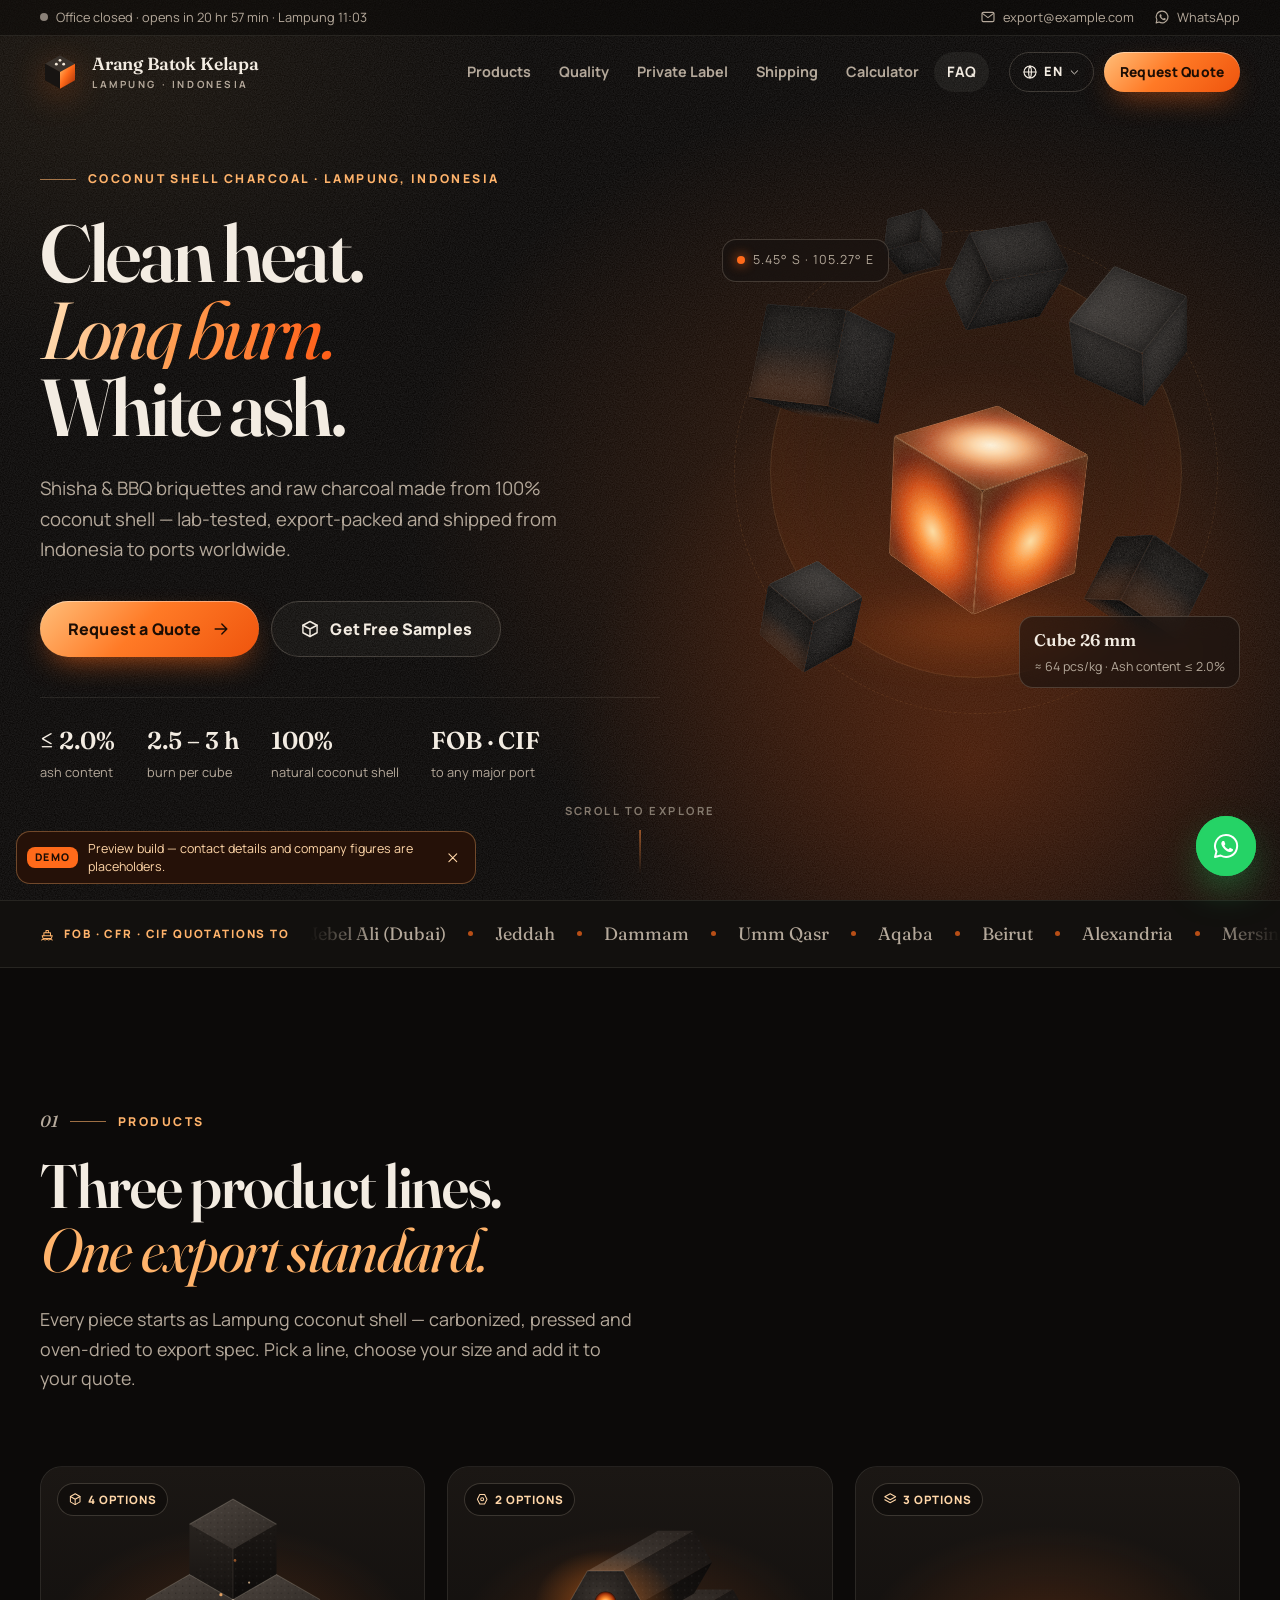
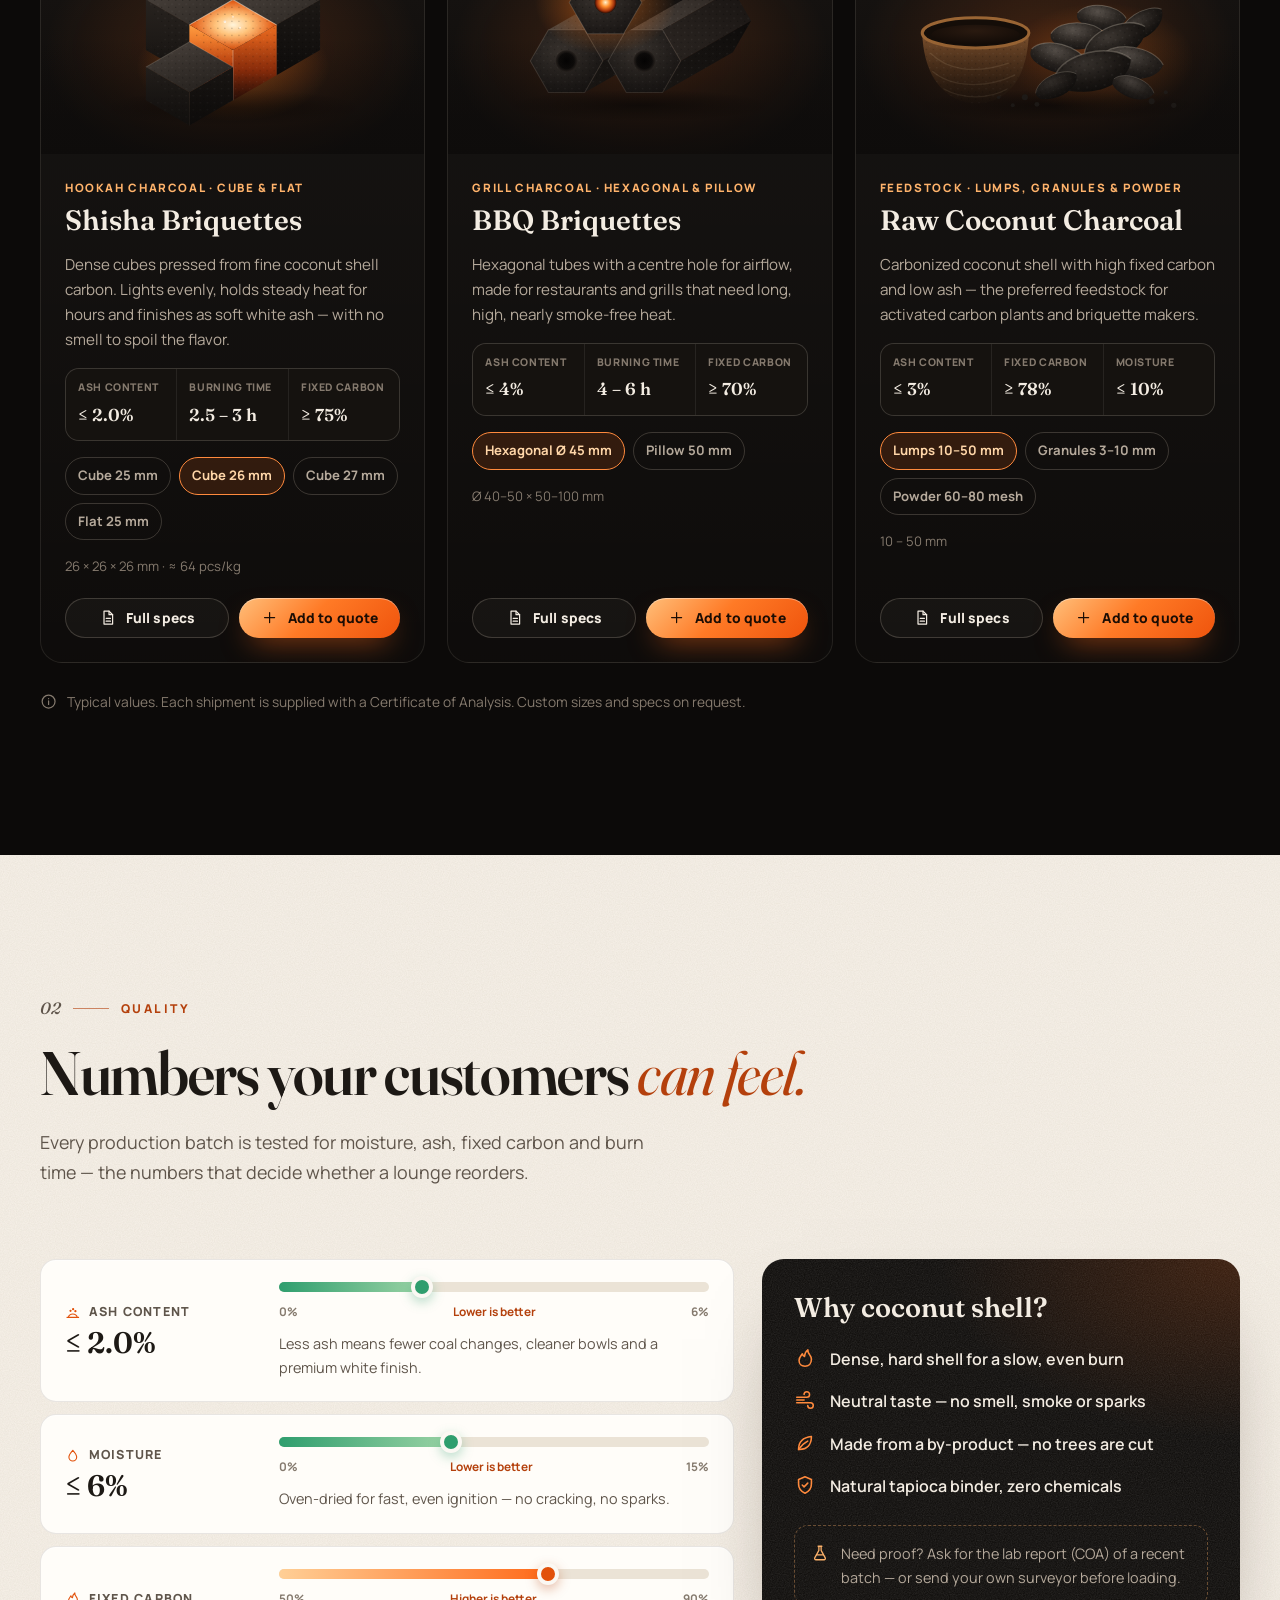
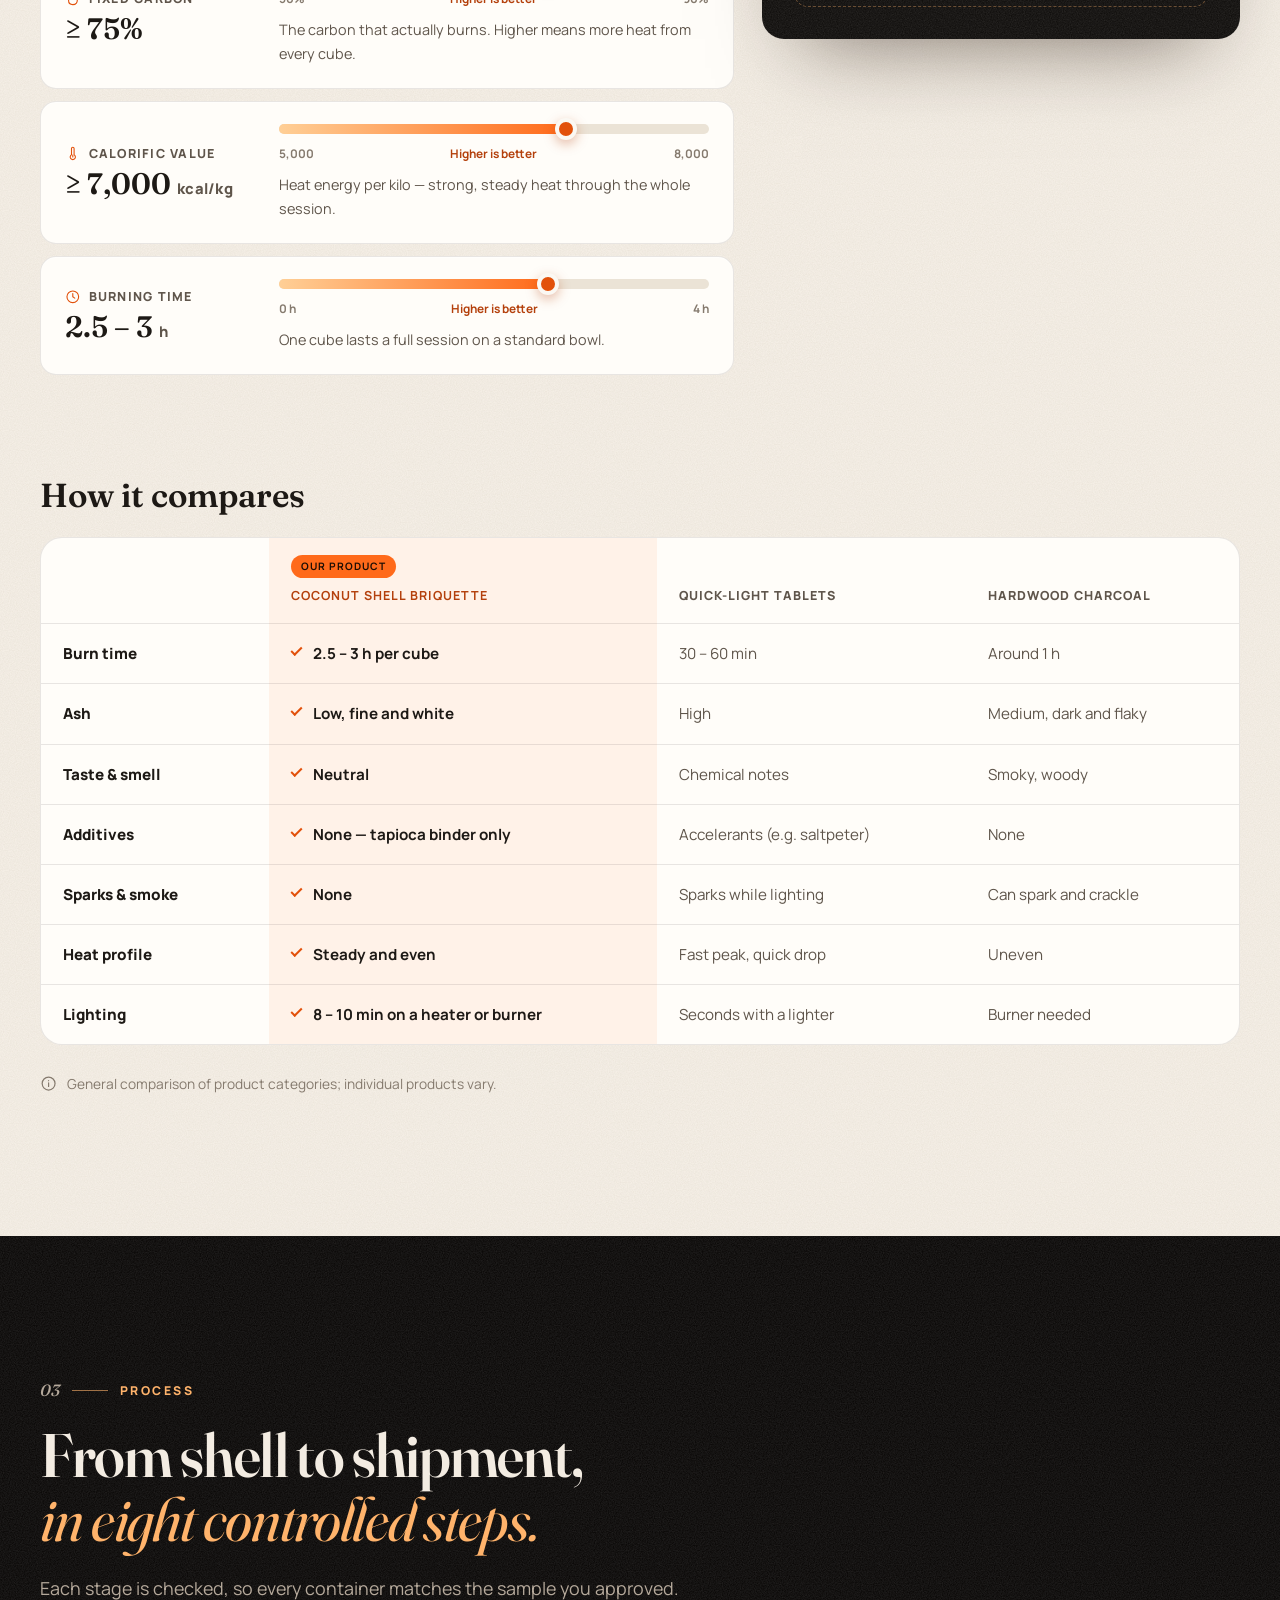
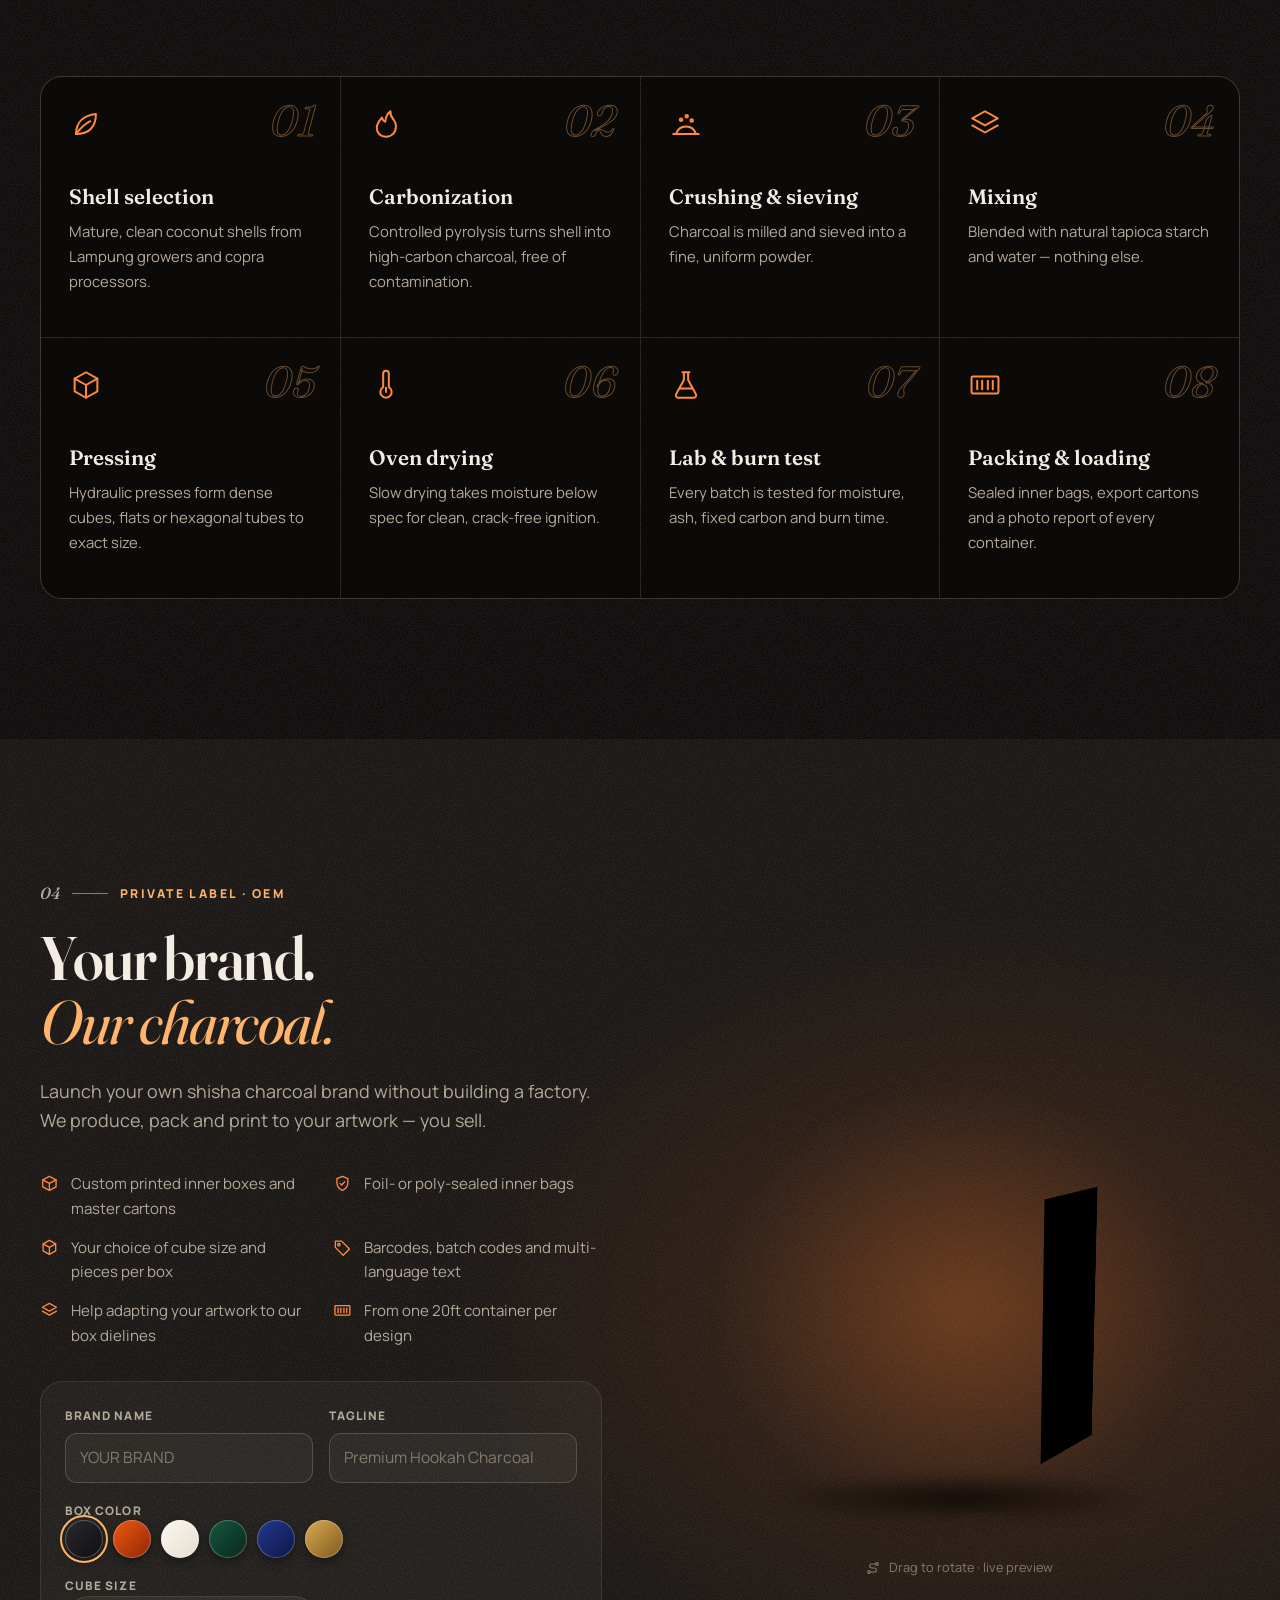
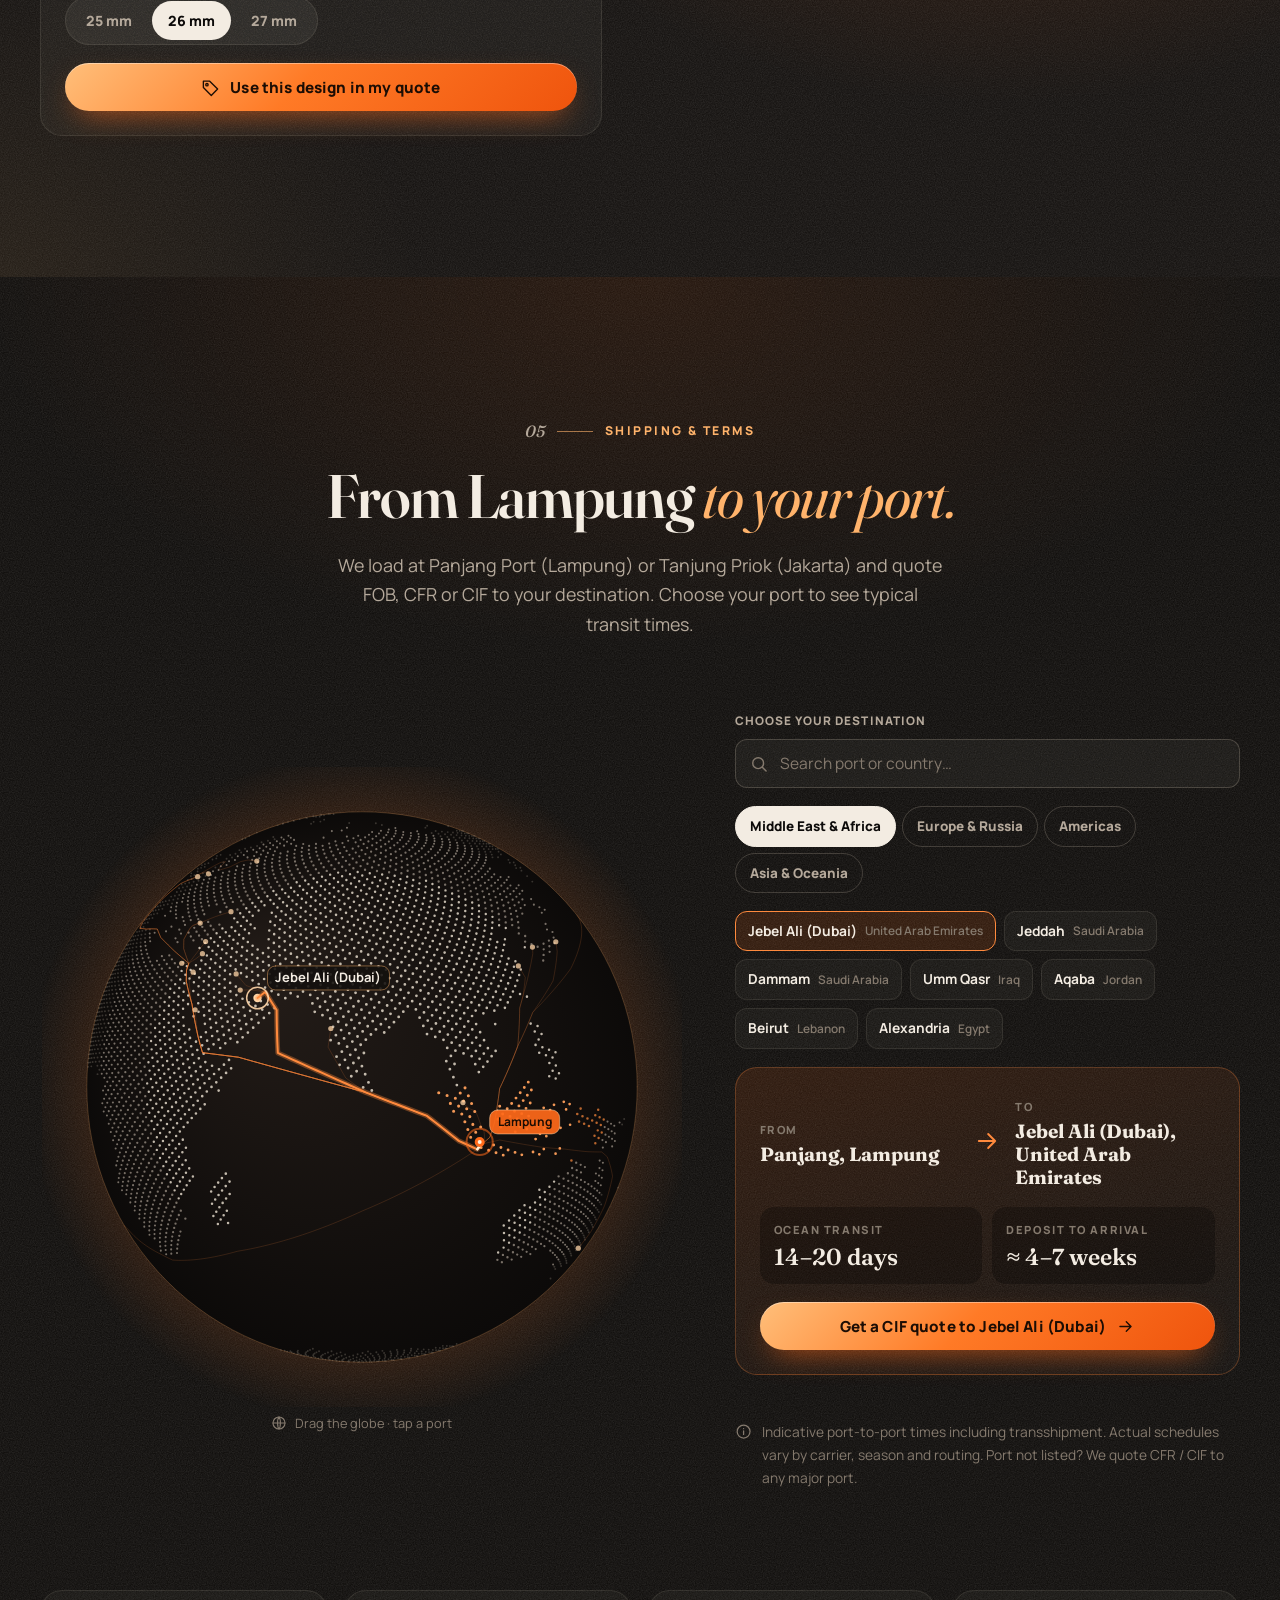
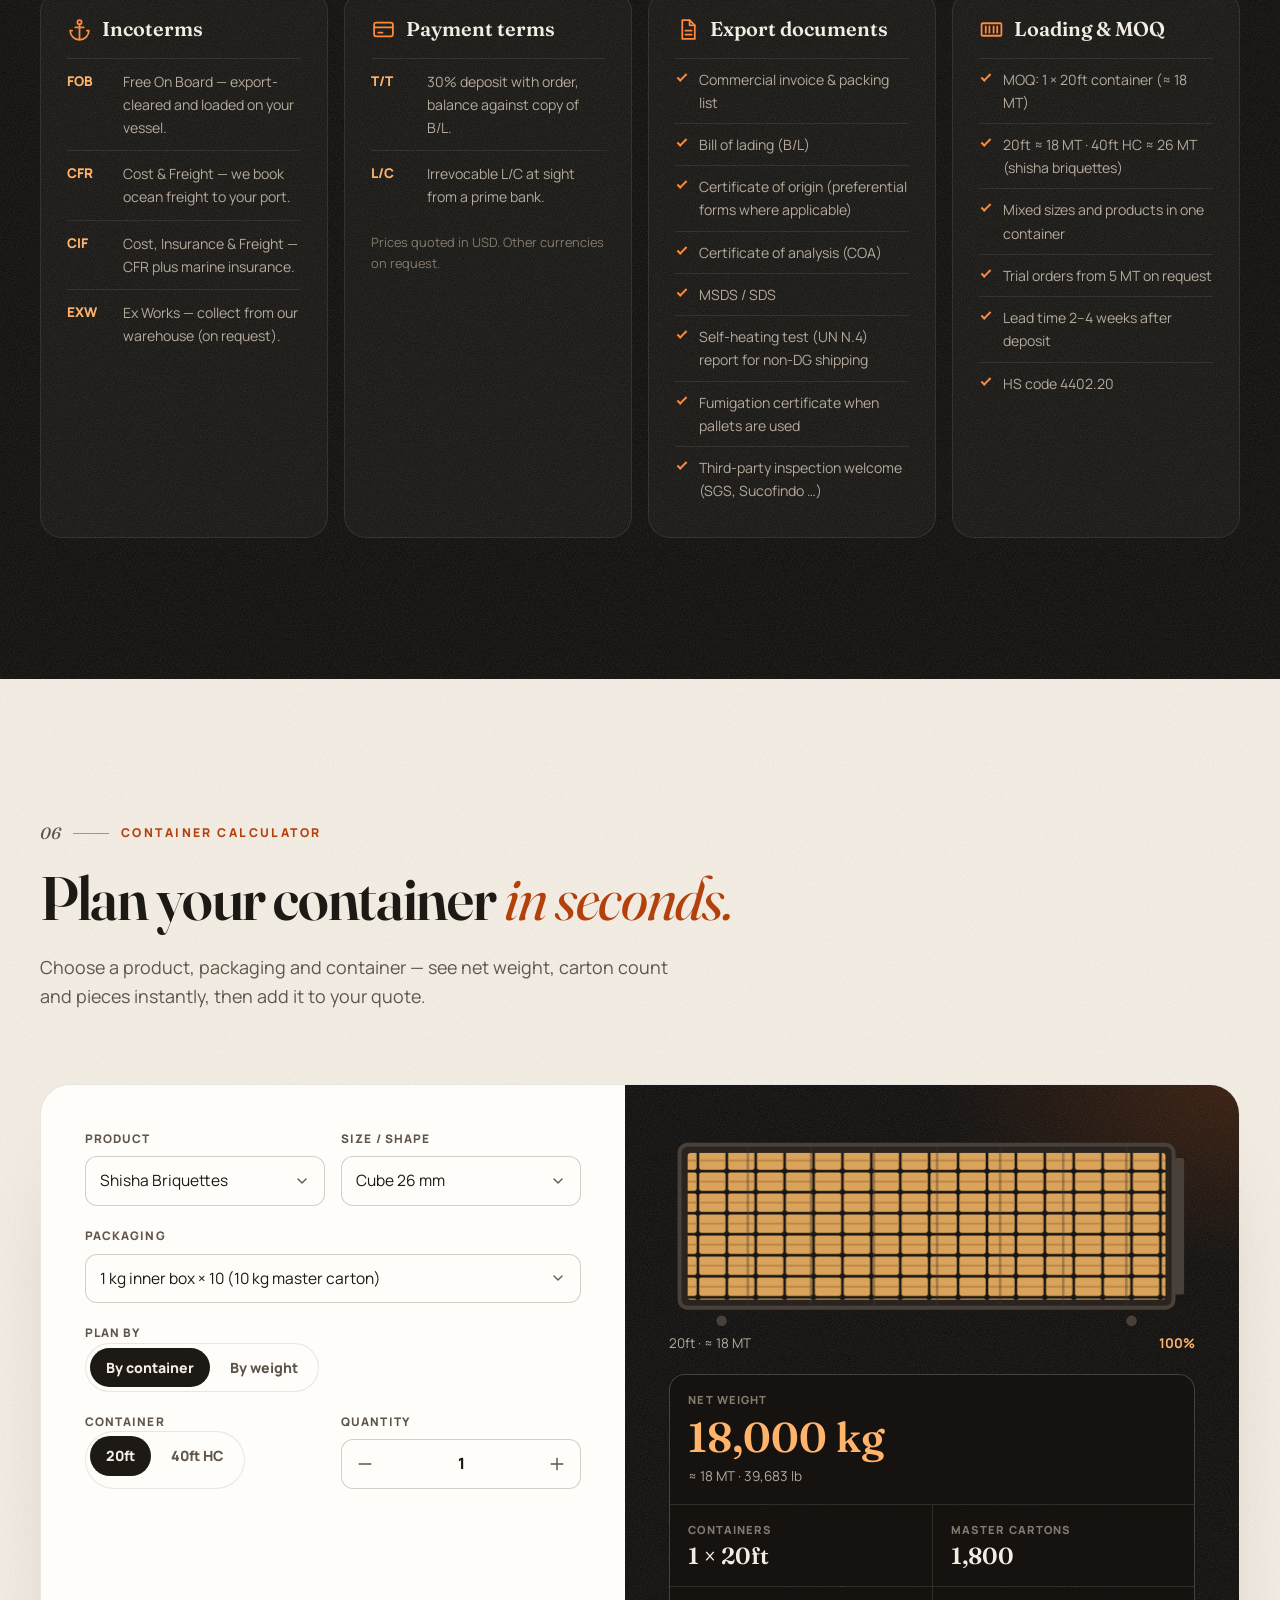
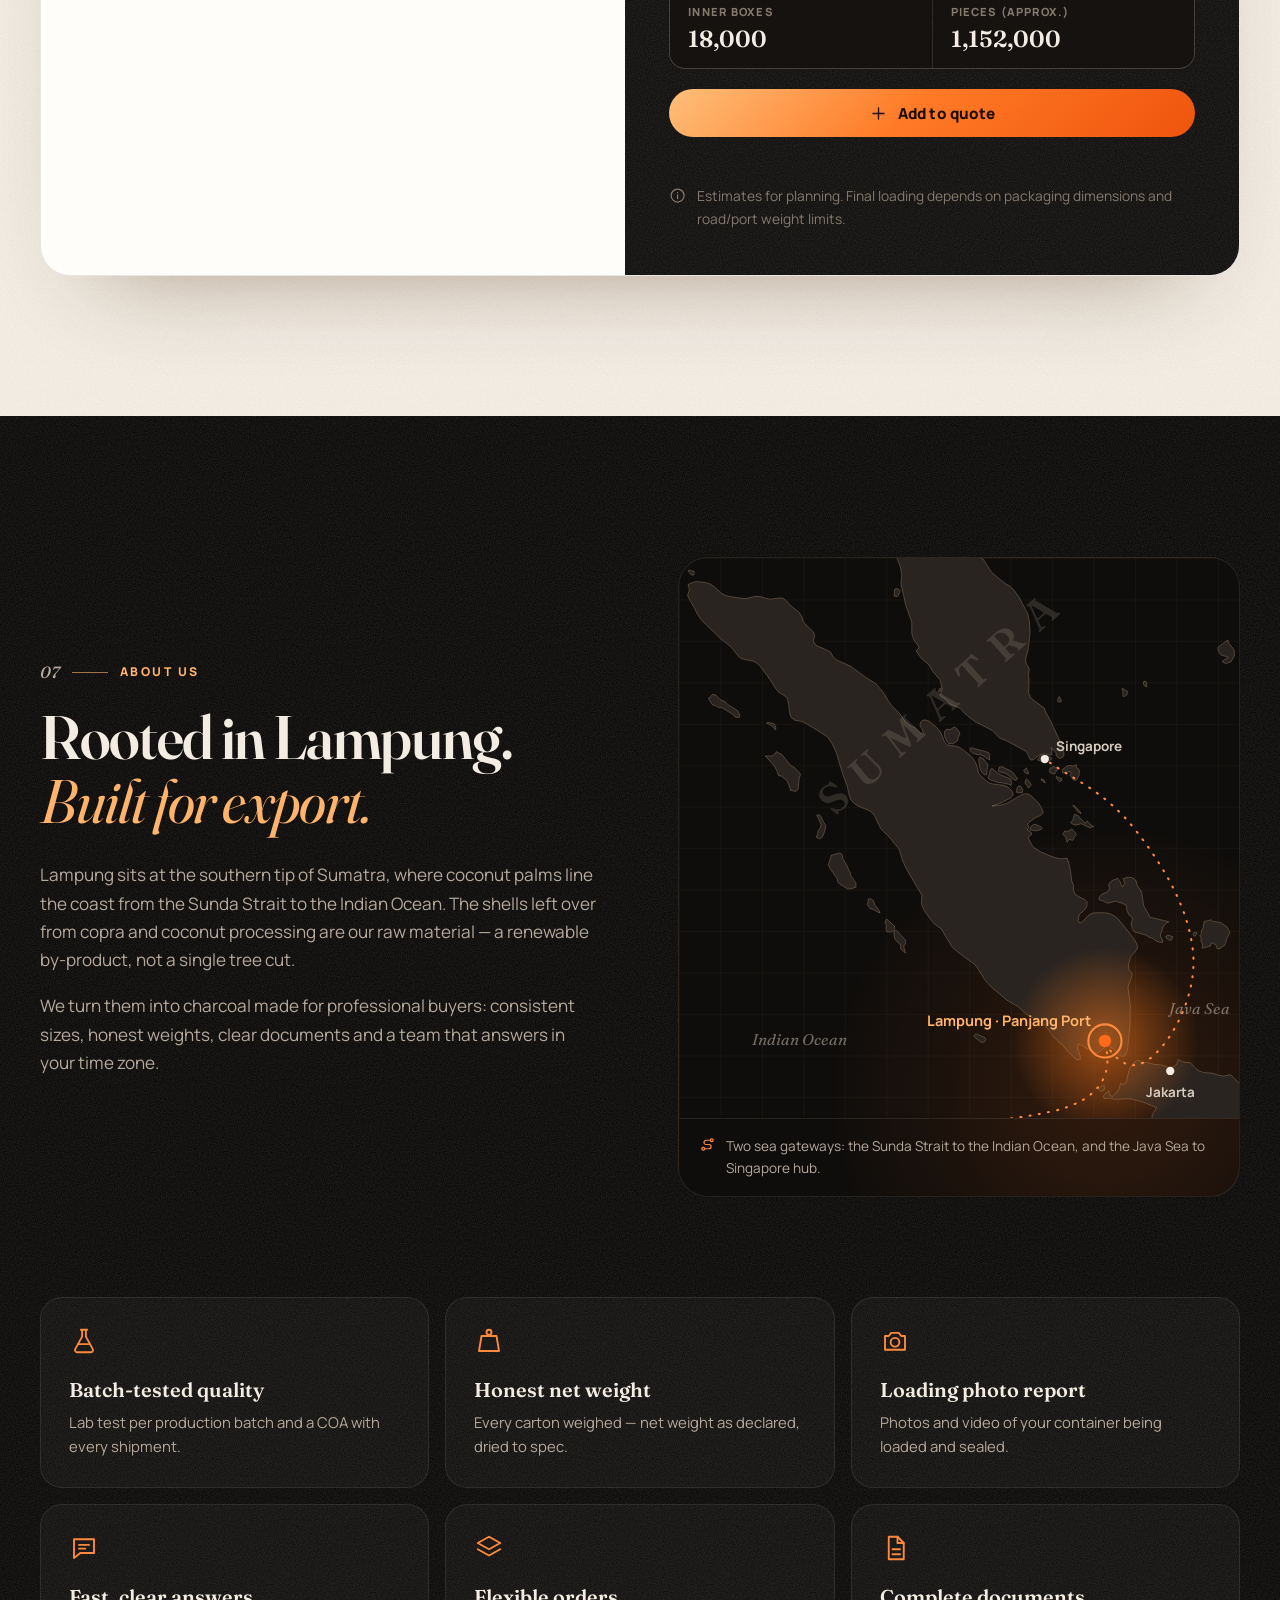
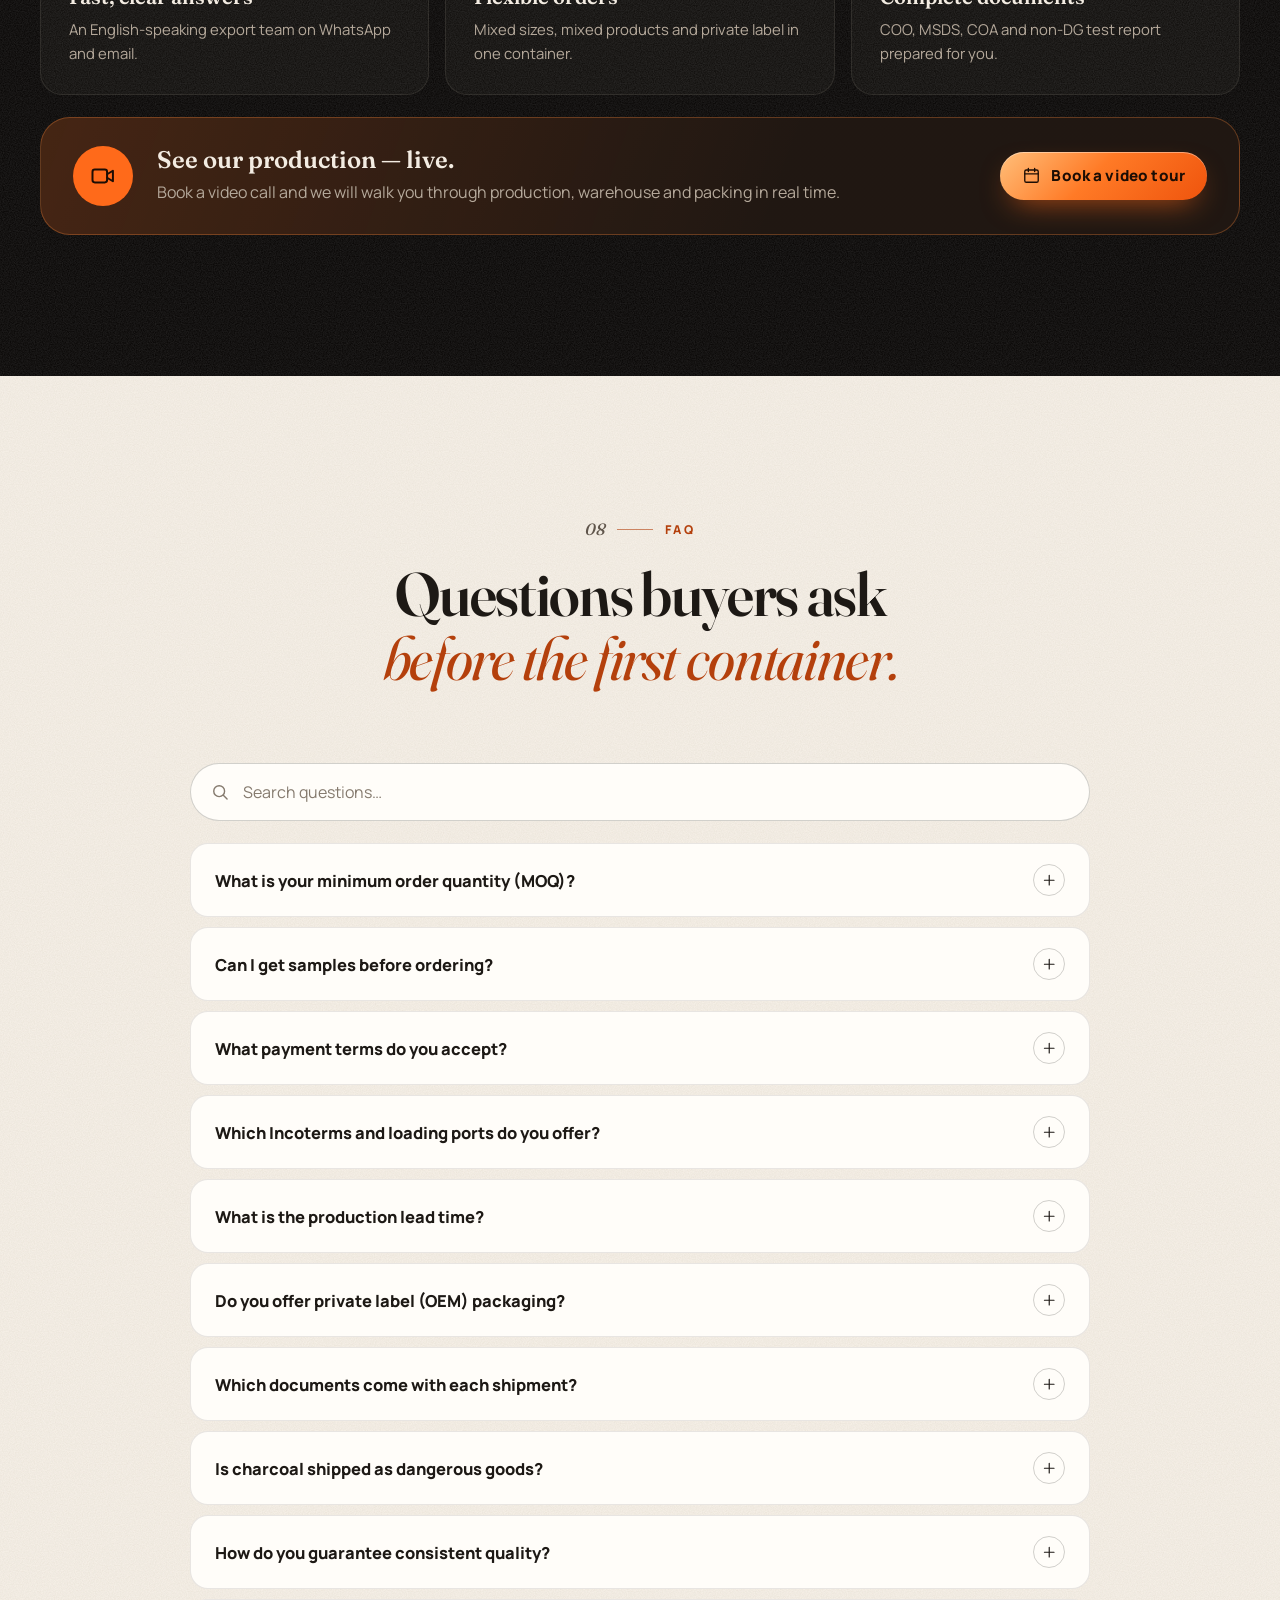
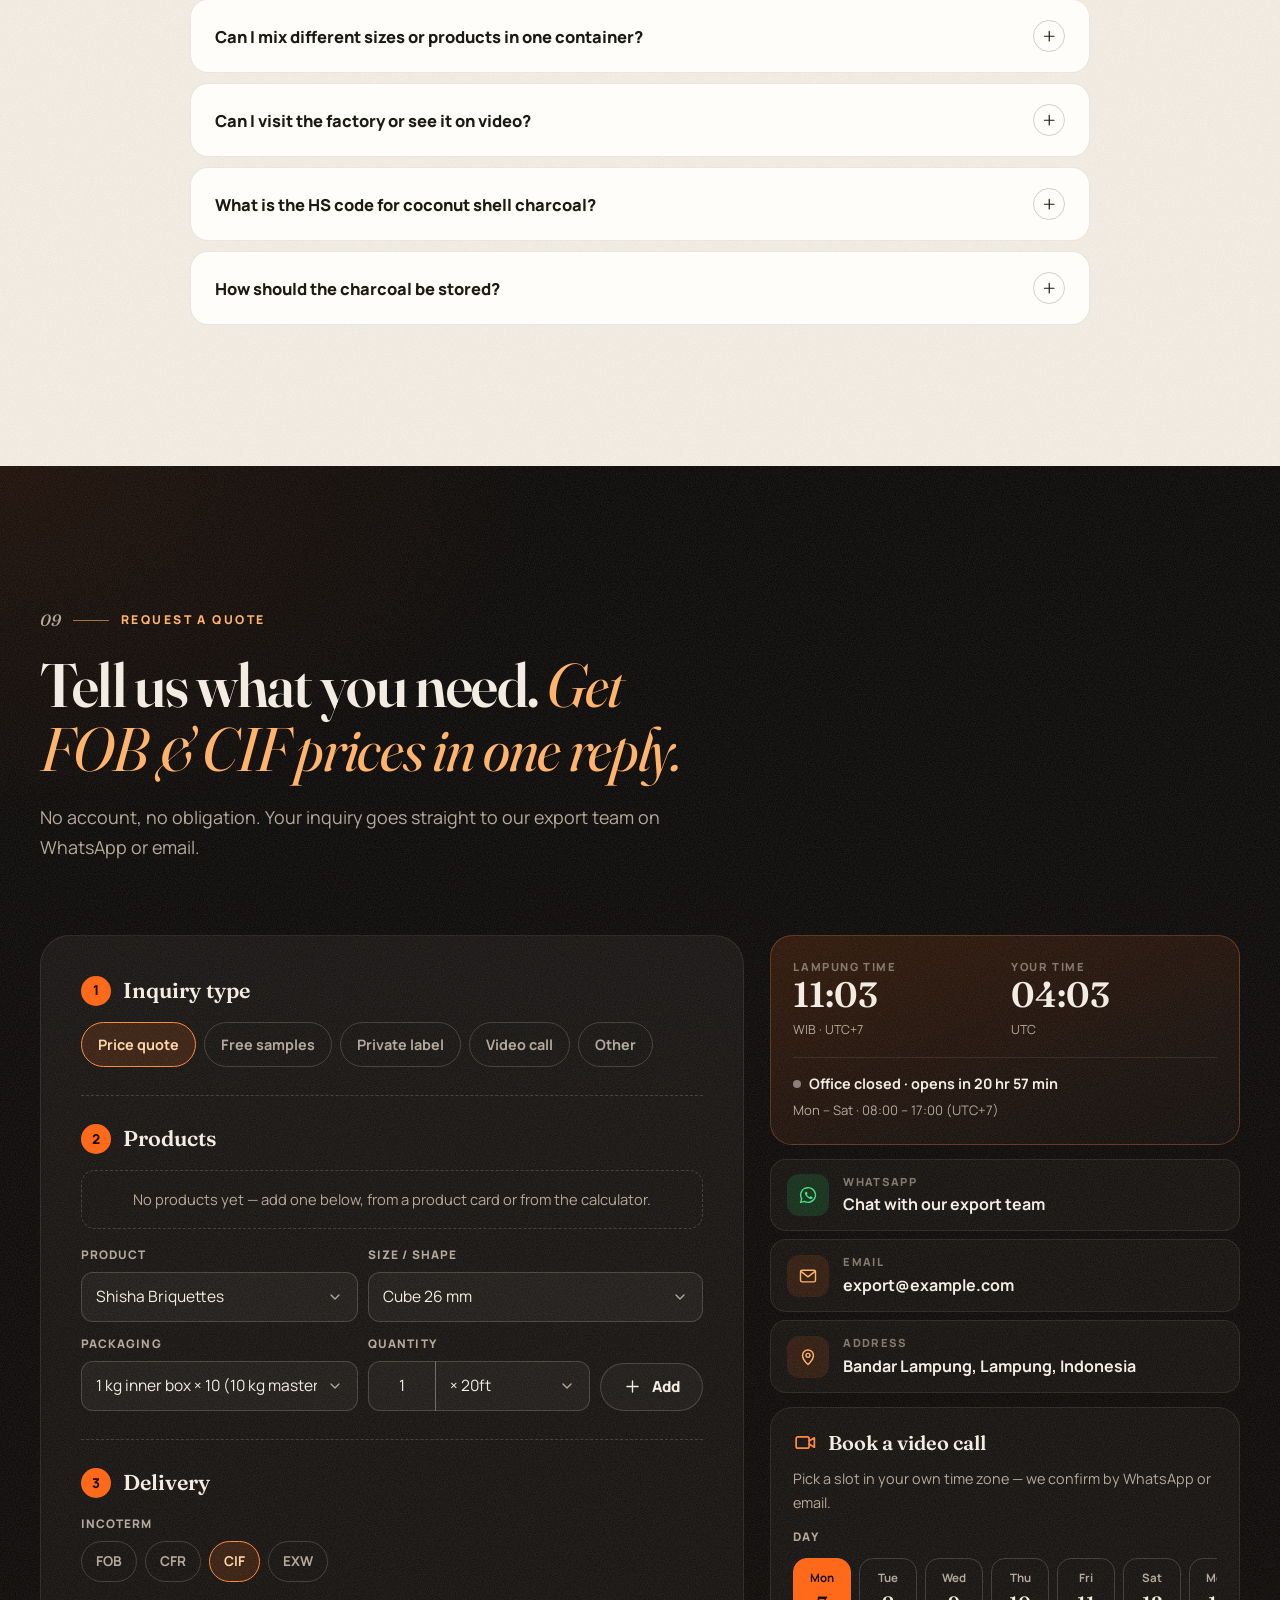
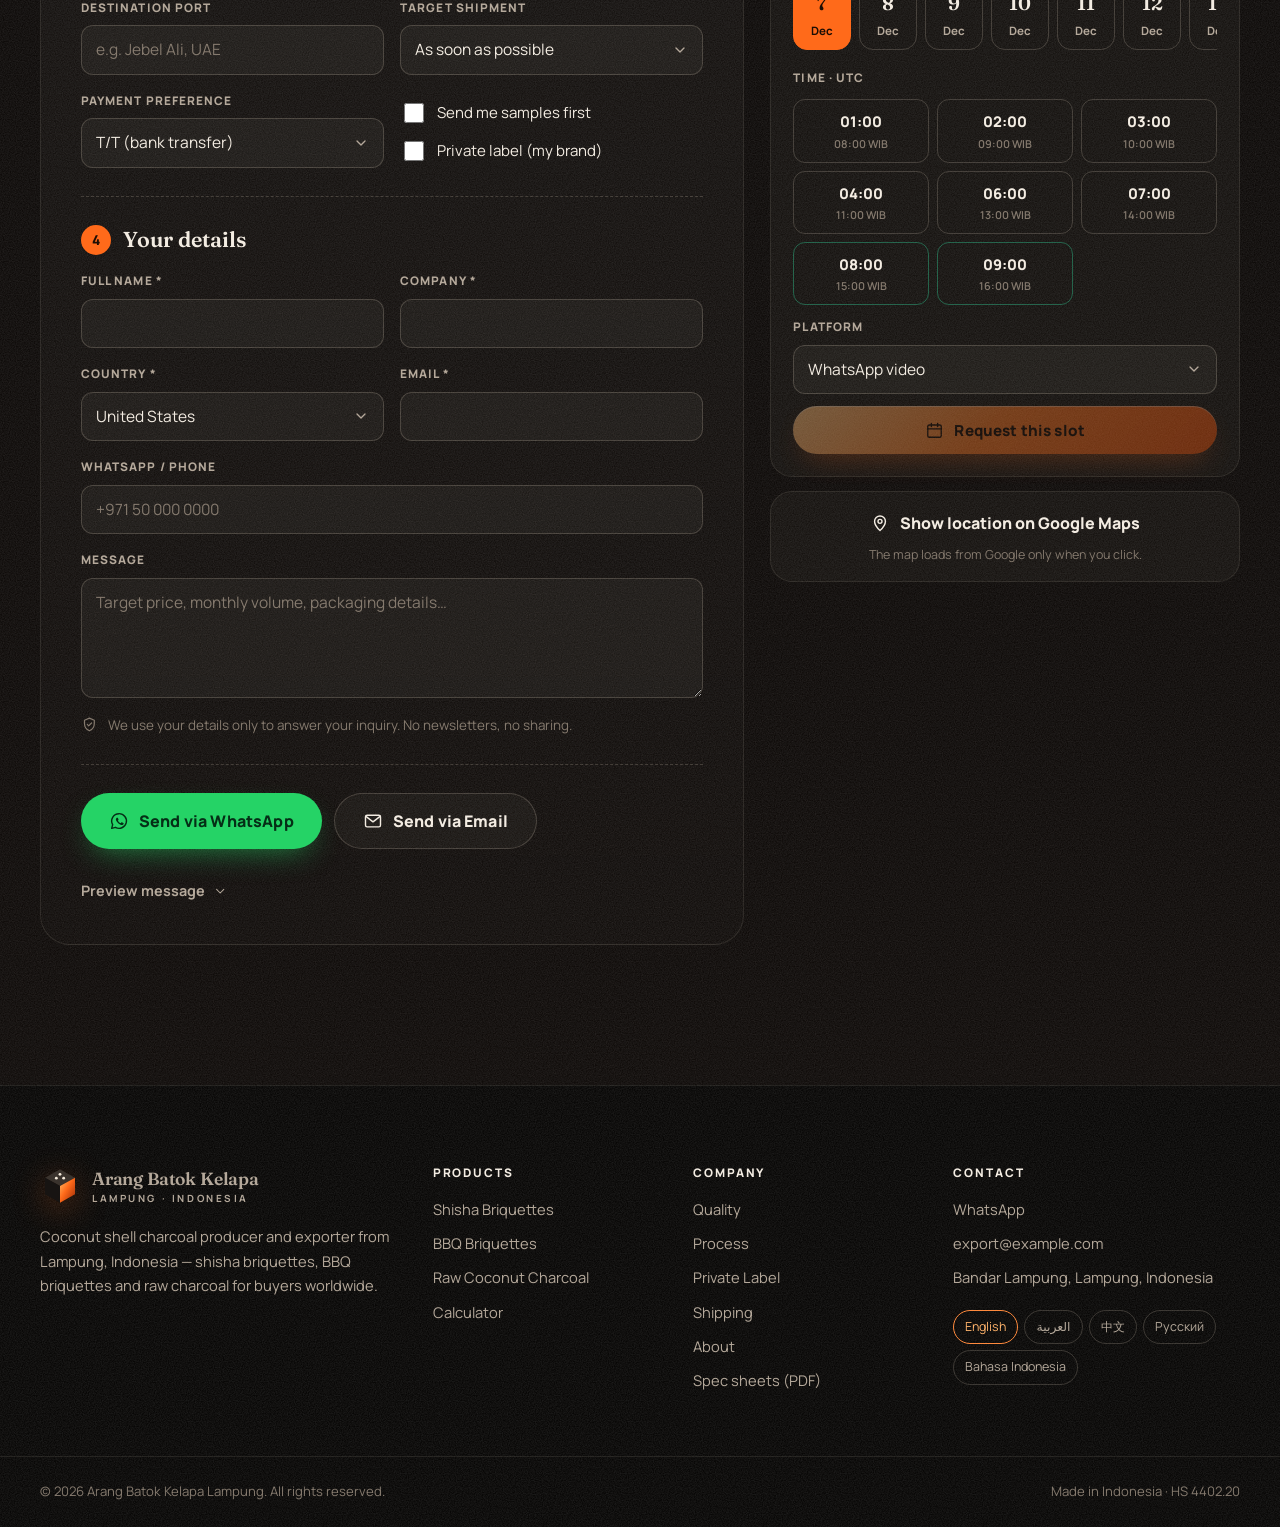
==== index.html @ 0b94f2f6 "Website Arang Batok Kelapa Lampung (pratinjau) Situs ekspor 5 bahasa (EN, AR, ZH, RU, ID) untuk GitH" ====
<!doctype html>
<html lang="en" dir="ltr">
<head>
<meta charset="utf-8">
<meta name="viewport" content="width=device-width, initial-scale=1, viewport-fit=cover">
<title data-i18n="meta.title">Arang Batok Kelapa Lampung — Coconut Shell Charcoal Exporter, Indonesia</title>
<meta name="description" data-i18n-attr="content:meta.desc" content="Premium shisha &amp; BBQ briquettes and raw coconut shell charcoal from Lampung, Indonesia. Low ash, long burn, export-packed. FOB, CFR &amp; CIF to ports worldwide — request a quote or free samples.">
<meta name="theme-color" content="#0c0a09">
<meta name="color-scheme" content="dark light">
<link rel="canonical" href="https://aranghitam.github.io/">
<meta property="og:type" content="website">
<meta property="og:site_name" content="Arang Batok Kelapa Lampung">
<meta property="og:title" content="Premium Coconut Shell Charcoal from Lampung, Indonesia">
<meta property="og:description" content="Shisha &amp; BBQ briquettes and raw coconut charcoal. Low ash, long burn, export-packed. FOB · CFR · CIF worldwide.">
<meta property="og:url" content="https://aranghitam.github.io/">
<meta property="og:image" content="https://aranghitam.github.io/assets/img/og-image.jpg">
<meta property="og:image:width" content="1200">
<meta property="og:image:height" content="630">
<meta name="twitter:card" content="summary_large_image">
<link rel="icon" href="assets/img/favicon.svg" type="image/svg+xml">
<link rel="icon" href="assets/img/favicon-32.png" sizes="32x32" type="image/png">
<link rel="apple-touch-icon" href="assets/img/apple-touch-icon.png">
<link rel="manifest" href="site.webmanifest">
<link rel="preconnect" href="https://fonts.googleapis.com">
<link rel="preconnect" href="https://fonts.gstatic.com" crossorigin>
<link rel="stylesheet" href="https://fonts.googleapis.com/css2?family=Fraunces:ital,opsz,wght@0,9..144,300..800;1,9..144,300..700&amp;family=Manrope:wght@400..800&amp;display=swap">
<link rel="stylesheet" href="assets/css/style.css">
<script>
/* Pick the language before first paint: ?lang= → saved choice → browser language → English */
(function () {
  var d = document.documentElement, langs = ['en', 'ar', 'zh', 'ru', 'id'], s = '';
  d.className += ' js';
  try {
    s = new URLSearchParams(location.search).get('lang') || localStorage.getItem('abkl.lang') || '';
    if (!s) s = (navigator.language || 'en').slice(0, 2).toLowerCase();
  } catch (e) {}
  if (langs.indexOf(s) < 0) s = 'en';
  d.lang = s;
  d.dir = s === 'ar' ? 'rtl' : 'ltr';
  if (s !== 'en') {
    d.className += ' i18n-pending';
    var l = document.createElement('link');
    l.rel = 'preload'; l.as = 'script'; l.href = 'assets/js/i18n/' + s + '.js';
    document.head.appendChild(l);
    setTimeout(function () { d.classList.remove('i18n-pending'); }, 2500);
  }
})();
</script>
<script src="assets/js/config.js"></script>
<script src="assets/js/i18n/en.js"></script>
<script defer src="assets/js/core.js"></script>
<script defer src="assets/js/app.js"></script>
<script defer src="assets/js/hero.js"></script>
<script defer src="assets/js/landmask.js"></script>
<script defer src="assets/js/globe.js"></script>
<script defer src="assets/js/tools.js"></script>
</head>
<body>

<svg class="sprite" aria-hidden="true" focusable="false">
  <defs>
    <linearGradient id="g-ember" x1="0" y1="0" x2="1" y2="1">
      <stop offset="0" stop-color="#ffc06a"/><stop offset=".45" stop-color="#ff6a1a"/><stop offset="1" stop-color="#9c2a06"/>
    </linearGradient>
  </defs>
  <symbol id="i-arrow" viewBox="0 0 24 24"><path d="M5 12h14M13 6l6 6-6 6"/></symbol>
  <symbol id="i-check" viewBox="0 0 24 24"><path d="M5 12.5l4.5 4.5L19 7.5"/></symbol>
  <symbol id="i-plus" viewBox="0 0 24 24"><path d="M12 5v14M5 12h14"/></symbol>
  <symbol id="i-minus" viewBox="0 0 24 24"><path d="M5 12h14"/></symbol>
  <symbol id="i-x" viewBox="0 0 24 24"><path d="M6 6l12 12M18 6L6 18"/></symbol>
  <symbol id="i-globe" viewBox="0 0 24 24"><circle cx="12" cy="12" r="9"/><path d="M3 12h18M12 3c2.8 3 2.8 15 0 18M12 3c-2.8 3-2.8 15 0 18"/></symbol>
  <symbol id="i-flame" viewBox="0 0 24 24"><path d="M12 21c-3.9 0-6.5-2.6-6.5-6.2 0-3.4 2.3-5.4 3.6-7.4.4 1.6 1.4 2.6 2.4 3 .1-2.9 1.4-5.6 3.6-7.4-.2 2.6 1 4.5 2.3 6 1.1 1.4 1.6 2.7 1.6 4.4C19 18.2 16.1 21 12 21z"/></symbol>
  <symbol id="i-clock" viewBox="0 0 24 24"><circle cx="12" cy="12" r="9"/><path d="M12 7v5l3 2"/></symbol>
  <symbol id="i-drop" viewBox="0 0 24 24"><path d="M12 3.5s6 6.4 6 10.5a6 6 0 0 1-12 0c0-4.1 6-10.5 6-10.5z"/></symbol>
  <symbol id="i-ash" viewBox="0 0 24 24"><path d="M3 19h18M5 19c1-3.2 3.6-5.2 7-5.2s6 2 7 5.2"/><circle cx="8.5" cy="9" r=".9"/><circle cx="12.5" cy="6.5" r=".9"/><circle cx="16" cy="9.5" r=".9"/></symbol>
  <symbol id="i-leaf" viewBox="0 0 24 24"><path d="M5 19c0-8 5-13 14-14 0 9-5 14-13 14H5z"/><path d="M5 19c3-4 6-7 10-9"/></symbol>
  <symbol id="i-shield" viewBox="0 0 24 24"><path d="M12 3l7 3v5c0 4.5-3 8.3-7 10-4-1.7-7-5.5-7-10V6l7-3z"/><path d="M9 12l2 2 4-4"/></symbol>
  <symbol id="i-box" viewBox="0 0 24 24"><path d="M3.5 7.5L12 3l8.5 4.5v9L12 21l-8.5-4.5v-9z"/><path d="M3.5 7.5L12 12l8.5-4.5M12 12v9"/></symbol>
  <symbol id="i-ship" viewBox="0 0 24 24"><path d="M3.5 14.5l1.6 4.5h13.8l1.6-4.5H3.5z"/><path d="M6.5 14.5V9.5h11v5M10 9.5V6h4v3.5"/><path d="M2.5 21.5c1.5 0 1.5-1 3-1s1.5 1 3 1 1.5-1 3-1 1.5 1 3 1 1.5-1 3-1 1.5 1 3 1"/></symbol>
  <symbol id="i-container" viewBox="0 0 24 24"><rect x="2.5" y="6" width="19" height="12" rx="1"/><path d="M6.5 9v6M10 9v6M14 9v6M17.5 9v6"/></symbol>
  <symbol id="i-doc" viewBox="0 0 24 24"><path d="M7 3h7l5 5v13H7z"/><path d="M14 3v5h5M10 13h6M10 17h6"/></symbol>
  <symbol id="i-whatsapp" viewBox="0 0 24 24"><path d="M12 3.2a8.8 8.8 0 0 0-7.6 13.2L3.2 20.8l4.5-1.2A8.8 8.8 0 1 0 12 3.2z"/><path d="M8.8 8.6c.3-.6.6-.6.9-.6h.5c.2 0 .4.1.5.4l.7 1.7c.1.2 0 .4-.1.6l-.5.6c-.1.1-.2.3 0 .5.4.8 1 1.5 1.7 2 .5.4 1 .6 1.3.7.2.1.4 0 .5-.1l.6-.8c.2-.2.4-.2.6-.1l1.7.8c.2.1.4.2.4.4 0 .5-.1 1.1-.6 1.5-.5.5-1.3.8-2.2.6-1.2-.3-2.7-1-4-2.3-1.5-1.4-2.3-2.9-2.5-3.9-.2-.9.1-1.6.5-2z" fill="currentColor" stroke="none"/></symbol>
  <symbol id="i-mail" viewBox="0 0 24 24"><rect x="3" y="5" width="18" height="14" rx="2"/><path d="M3.5 6.5L12 13l8.5-6.5"/></symbol>
  <symbol id="i-phone" viewBox="0 0 24 24"><path d="M5 4h3l1.5 4-2 1.5a11 11 0 0 0 5 5l1.5-2 4 1.5v3a2 2 0 0 1-2 2A16 16 0 0 1 3 6a2 2 0 0 1 2-2z"/></symbol>
  <symbol id="i-pin" viewBox="0 0 24 24"><path d="M12 21s-6.5-5.6-6.5-11A6.5 6.5 0 0 1 18.5 10c0 5.4-6.5 11-6.5 11z"/><circle cx="12" cy="10" r="2.4"/></symbol>
  <symbol id="i-calendar" viewBox="0 0 24 24"><rect x="3.5" y="5" width="17" height="15.5" rx="2"/><path d="M3.5 10h17M8 3v4M16 3v4"/></symbol>
  <symbol id="i-video" viewBox="0 0 24 24"><rect x="3" y="6.5" width="12.5" height="11" rx="2"/><path d="M15.5 10.5l5-3v9l-5-3"/></symbol>
  <symbol id="i-download" viewBox="0 0 24 24"><path d="M12 4v11M7 10.5l5 5 5-5M5 20h14"/></symbol>
  <symbol id="i-print" viewBox="0 0 24 24"><path d="M7 9V3.5h10V9M7 17H4.5V9.5h15V17H17"/><path d="M7 14h10v6.5H7z"/></symbol>
  <symbol id="i-copy" viewBox="0 0 24 24"><rect x="8" y="8" width="12" height="12" rx="2"/><path d="M16 8V5.5A1.5 1.5 0 0 0 14.5 4h-9A1.5 1.5 0 0 0 4 5.5v9A1.5 1.5 0 0 0 5.5 16H8"/></symbol>
  <symbol id="i-lab" viewBox="0 0 24 24"><path d="M9.5 3h5M10.5 3v5.5L5 18.5A1.7 1.7 0 0 0 6.5 21h11a1.7 1.7 0 0 0 1.5-2.5L13.5 8.5V3"/><path d="M7.5 14.5h9"/></symbol>
  <symbol id="i-factory" viewBox="0 0 24 24"><path d="M3 21V10l5 3V10l5 3V10l5 3V4h3v17H3z"/><path d="M7 17h2M12 17h2"/></symbol>
  <symbol id="i-card" viewBox="0 0 24 24"><rect x="3" y="5.5" width="18" height="13" rx="2"/><path d="M3 10h18M7 15h4"/></symbol>
  <symbol id="i-anchor" viewBox="0 0 24 24"><circle cx="12" cy="5" r="2"/><path d="M12 7v14M5 13H3a9 9 0 0 0 18 0h-2M8 10h8"/></symbol>
  <symbol id="i-chevron" viewBox="0 0 24 24"><path d="M6 9l6 6 6-6"/></symbol>
  <symbol id="i-search" viewBox="0 0 24 24"><circle cx="11" cy="11" r="6.5"/><path d="M16 16l4.5 4.5"/></symbol>
  <symbol id="i-cube" viewBox="0 0 24 24"><path d="M12 3l8 4.5v9L12 21l-8-4.5v-9L12 3z"/><path d="M4 7.5L12 12l8-4.5M12 12v9"/></symbol>
  <symbol id="i-hex" viewBox="0 0 24 24"><path d="M8 4h8l4 8-4 8H8l-4-8 4-8z"/><circle cx="12" cy="12" r="2.5"/></symbol>
  <symbol id="i-sparkle" viewBox="0 0 24 24"><path d="M12 3l1.8 5.2L19 10l-5.2 1.8L12 17l-1.8-5.2L5 10l5.2-1.8L12 3z"/></symbol>
  <symbol id="i-thermo" viewBox="0 0 24 24"><path d="M10 4a2 2 0 0 1 4 0v9.5a4 4 0 1 1-4 0V4z"/><path d="M12 14v3"/></symbol>
  <symbol id="i-scale" viewBox="0 0 24 24"><path d="M6 8h12l2 12H4L6 8z"/><circle cx="12" cy="5" r="2"/></symbol>
  <symbol id="i-tag" viewBox="0 0 24 24"><path d="M3 12V4h8l10 10-8 8L3 12z"/><circle cx="7.5" cy="8.5" r="1.5"/></symbol>
  <symbol id="i-wind" viewBox="0 0 24 24"><path d="M3 9h11a3 3 0 1 0-3-3M3 15h15a3 3 0 1 1-3 3M3 12h8"/></symbol>
  <symbol id="i-camera" viewBox="0 0 24 24"><path d="M4 8h3l2-2.5h6L17 8h3v11H4z"/><circle cx="12" cy="13" r="3.5"/></symbol>
  <symbol id="i-chat" viewBox="0 0 24 24"><path d="M4 5h16v11H9l-5 4V5z"/><path d="M8 9.5h8M8 12.5h5"/></symbol>
  <symbol id="i-route" viewBox="0 0 24 24"><circle cx="6" cy="18" r="2"/><circle cx="18" cy="6" r="2"/><path d="M8 18h6a3 3 0 0 0 0-6h-4a3 3 0 0 1 0-6h6"/></symbol>
  <symbol id="i-info" viewBox="0 0 24 24"><circle cx="12" cy="12" r="9"/><path d="M12 11v5M12 8h.01"/></symbol>
  <symbol id="i-trash" viewBox="0 0 24 24"><path d="M5 7h14M9 7V4.5h6V7M7 7l1 13h8l1-13"/></symbol>
  <symbol id="i-external" viewBox="0 0 24 24"><path d="M14 4h6v6M20 4l-9 9M18 14v6H4V6h6"/></symbol>
  <symbol id="i-layers" viewBox="0 0 24 24"><path d="M12 3l9 5-9 5-9-5 9-5z"/><path d="M3 13l9 5 9-5"/></symbol>
  <symbol id="i-gear" viewBox="0 0 24 24"><circle cx="12" cy="12" r="3"/><path d="M12 2.5v3M12 18.5v3M2.5 12h3M18.5 12h3M5.3 5.3l2.1 2.1M16.6 16.6l2.1 2.1M5.3 18.7l2.1-2.1M16.6 7.4l2.1-2.1"/></symbol>
  <symbol id="i-sun" viewBox="0 0 24 24"><circle cx="12" cy="12" r="4"/><path d="M12 2.5v2.5M12 19v2.5M2.5 12H5M19 12h2.5M5.3 5.3l1.8 1.8M16.9 16.9l1.8 1.8M5.3 18.7l1.8-1.8M16.9 7.1l1.8-1.8"/></symbol>
</svg>

<a class="skip-link" href="#main" data-i18n="a11y.skip">Skip to content</a>

<div class="demo-ribbon" id="demoRibbon" hidden>
  <span class="demo-ribbon__pill">DEMO</span>
  <span data-i18n="demo.text">Preview build — contact details and company figures are placeholders.</span>
  <button type="button" class="demo-ribbon__close" data-i18n-attr="aria-label:common.close" aria-label="Close"><svg class="icon"><use href="#i-x"/></svg></button>
</div>

<header class="site-header" id="siteHeader">
  <div class="topbar">
    <div class="container topbar__inner">
      <p class="office-status" id="officeStatus"><span class="office-status__dot"></span><span class="office-status__text">Lampung, Indonesia</span></p>
      <div class="topbar__links">
        <a class="topbar__link" data-contact="email" href="mailto:export@example.com"><svg class="icon"><use href="#i-mail"/></svg><span class="js-email">export@example.com</span></a>
        <a class="topbar__link" data-contact="whatsapp" href="#quote"><svg class="icon"><use href="#i-whatsapp"/></svg><span>WhatsApp</span></a>
      </div>
    </div>
  </div>
  <div class="navbar">
    <div class="container navbar__inner">
      <a class="brand" href="#top" aria-label="Arang Batok Kelapa Lampung">
        <svg class="brand__mark" viewBox="0 0 48 48" aria-hidden="true">
          <path d="M24 4l18 10-18 10L6 14z" fill="#3a332d"/>
          <path d="M6 14l18 10v20L6 34z" fill="#171412"/>
          <path d="M24 24l18-10v20L24 44z" fill="url(#g-ember)"/>
          <circle cx="24" cy="10" r="1.7" fill="#f3e9da"/><circle cx="19.6" cy="14.6" r="1.7" fill="#f3e9da"/><circle cx="28.4" cy="14.6" r="1.7" fill="#f3e9da"/>
        </svg>
        <span class="brand__text"><span class="brand__name">Arang Batok Kelapa</span><span class="brand__sub">Lampung · Indonesia</span></span>
      </a>
      <nav class="nav" aria-label="Main">
        <ul class="nav__list">
          <li><a href="#products" data-i18n="nav.products">Products</a></li>
          <li><a href="#quality" data-i18n="nav.quality">Quality</a></li>
          <li><a href="#private-label" data-i18n="nav.privateLabel">Private Label</a></li>
          <li><a href="#shipping" data-i18n="nav.shipping">Shipping</a></li>
          <li><a href="#calculator" data-i18n="nav.calculator">Calculator</a></li>
          <li><a href="#faq" data-i18n="nav.faq">FAQ</a></li>
        </ul>
      </nav>
      <div class="navbar__actions">
        <div class="lang" id="langSwitcher">
          <button type="button" class="lang__btn" aria-haspopup="true" aria-expanded="false" data-i18n-attr="aria-label:nav.language" aria-label="Language">
            <svg class="icon"><use href="#i-globe"/></svg><span class="lang__code">EN</span><svg class="icon icon--sm lang__chev"><use href="#i-chevron"/></svg>
          </button>
          <ul class="lang__menu" role="menu"></ul>
        </div>
        <a class="btn btn--primary btn--sm quote-btn" href="#quote" data-intent="quote"><span data-i18n="nav.quote">Request Quote</span><span class="quote-count" hidden>0</span></a>
        <button type="button" class="menu-toggle" aria-expanded="false" aria-controls="mobileMenu" data-i18n-attr="aria-label:nav.menu" aria-label="Menu"><span></span><span></span></button>
      </div>
    </div>
  </div>
  <div class="mobile-menu" id="mobileMenu" hidden>
    <nav class="mobile-menu__nav" aria-label="Mobile">
      <a href="#products" data-i18n="nav.products">Products</a>
      <a href="#quality" data-i18n="nav.quality">Quality</a>
      <a href="#process" data-i18n="nav.process">Process</a>
      <a href="#private-label" data-i18n="nav.privateLabel">Private Label</a>
      <a href="#shipping" data-i18n="nav.shipping">Shipping</a>
      <a href="#calculator" data-i18n="nav.calculator">Calculator</a>
      <a href="#about" data-i18n="nav.about">About</a>
      <a href="#faq" data-i18n="nav.faq">FAQ</a>
      <a href="#quote" data-i18n="nav.contact">Contact</a>
    </nav>
    <div class="mobile-menu__langs" id="mobileLangs"></div>
  </div>
</header>

<main id="main">

<!-- ============================== HERO ============================== -->
<section class="hero" id="top">
  <canvas class="hero__embers" id="heroEmbers" aria-hidden="true"></canvas>
  <div class="hero__glow" aria-hidden="true"></div>
  <div class="container hero__inner">
    <div class="hero__copy">
      <p class="eyebrow reveal"><span class="eyebrow__line"></span><span data-i18n="hero.eyebrow">Coconut shell charcoal · Lampung, Indonesia</span></p>
      <h1 class="hero__title reveal" data-i18n-html="hero.title">Clean heat.<br><em>Long burn.</em><br>White ash.</h1>
      <p class="hero__lead reveal" data-i18n="hero.lead">Shisha &amp; BBQ briquettes and raw charcoal made from 100% coconut shell — lab-tested, export-packed and shipped from Indonesia to ports worldwide.</p>
      <div class="hero__ctas reveal">
        <a class="btn btn--primary btn--lg" href="#quote" data-intent="quote"><span data-i18n="cta.quote">Request a Quote</span><svg class="icon icon--flip"><use href="#i-arrow"/></svg></a>
        <a class="btn btn--ghost btn--lg" href="#quote" data-intent="samples"><svg class="icon"><use href="#i-box"/></svg><span data-i18n="cta.samples">Get Free Samples</span></a>
      </div>
      <ul class="hero__specs reveal">
        <li><strong dir="ltr" data-spec="ash">≤ 2.0%</strong><span data-i18n="hero.spec.ash">ash content</span></li>
        <li><strong dir="ltr" data-spec="burnTime">2.5 – 3 h</strong><span data-i18n="hero.spec.burn">burn per cube</span></li>
        <li><strong dir="ltr">100%</strong><span data-i18n="hero.spec.natural">natural coconut shell</span></li>
        <li><strong dir="ltr">FOB · CIF</strong><span data-i18n="hero.spec.terms">to any major port</span></li>
      </ul>
    </div>
    <div class="hero__visual" aria-hidden="true">
      <div class="hero__halo"></div>
      <div class="cube-scene" id="cubeScene"><div class="cube-rig" id="cubeRig"></div></div>
      <div class="hero__chip hero__chip--coords"><span class="hero__chip-dot"></span><span dir="ltr">5.45° S · 105.27° E</span></div>
      <div class="hero__chip hero__chip--spec" id="heroSpecChip"><strong>Cube 26 mm</strong><span>64 pcs/kg · ash ≤ 2.0%</span></div>
    </div>
  </div>
  <a class="hero__scroll" href="#products"><span data-i18n="hero.scroll">Scroll to explore</span><span class="hero__scroll-line"></span></a>
</section>

<div class="ports-strip" aria-label="Destination ports">
  <p class="ports-strip__label"><svg class="icon"><use href="#i-ship"/></svg><span data-i18n="strip.label">FOB · CFR · CIF quotations to</span></p>
  <div class="marquee"><div class="marquee__track" id="portsMarquee"></div></div>
</div>

<!-- ============================== PRODUCTS ============================== -->
<section class="section" id="products">
  <div class="container">
    <header class="section-head reveal">
      <p class="eyebrow"><span class="eyebrow__num">01</span><span class="eyebrow__line"></span><span data-i18n="products.eyebrow">Products</span></p>
      <h2 class="section-title" data-i18n-html="products.title">Three product lines. <em>One export standard.</em></h2>
      <p class="section-lead" data-i18n="products.lead">Every piece starts as Lampung coconut shell — carbonized, pressed and oven-dried to export spec. Pick a line, choose your size and add it to your quote.</p>
    </header>
    <div class="product-grid" id="productGrid"></div>
    <p class="note reveal"><svg class="icon"><use href="#i-info"/></svg><span data-i18n="products.note">Typical values. Each shipment is supplied with a Certificate of Analysis. Custom sizes and specs on request.</span></p>
  </div>
</section>

<!-- ============================== QUALITY ============================== -->
<section class="section section--light" id="quality">
  <div class="container">
    <header class="section-head reveal">
      <p class="eyebrow"><span class="eyebrow__num">02</span><span class="eyebrow__line"></span><span data-i18n="quality.eyebrow">Quality</span></p>
      <h2 class="section-title" data-i18n-html="quality.title">Numbers your customers <em>can feel.</em></h2>
      <p class="section-lead" data-i18n="quality.lead">Every production batch is tested for moisture, ash, fixed carbon and burn time — the numbers that decide whether a lounge reorders.</p>
    </header>
    <div class="quality-grid">
      <div class="meters" id="qualityMeters"></div>
      <aside class="why-card reveal">
        <h3 class="why-card__title" data-i18n="quality.why.title">Why coconut shell?</h3>
        <ul class="ticks">
          <li><svg class="icon"><use href="#i-flame"/></svg><span data-i18n="quality.why.1">Dense, hard shell for a slow, even burn</span></li>
          <li><svg class="icon"><use href="#i-wind"/></svg><span data-i18n="quality.why.2">Neutral taste — no smell, smoke or sparks</span></li>
          <li><svg class="icon"><use href="#i-leaf"/></svg><span data-i18n="quality.why.3">Made from a by-product — no trees are cut</span></li>
          <li><svg class="icon"><use href="#i-shield"/></svg><span data-i18n="quality.why.4">Natural tapioca binder, zero chemicals</span></li>
        </ul>
        <p class="why-card__proof"><svg class="icon"><use href="#i-lab"/></svg><span data-i18n="quality.proof">Need proof? Ask for the lab report (COA) of a recent batch — or send your own surveyor before loading.</span></p>
      </aside>
    </div>

    <div class="compare reveal">
      <h3 class="compare__title" data-i18n="cmp.title">How it compares</h3>
      <div class="table-wrap">
        <table class="compare-table">
          <thead>
            <tr>
              <th scope="col"><span class="sr-only" data-i18n="cmp.feature">Feature</span></th>
              <th scope="col" class="is-ours"><span class="compare-table__badge" data-i18n="cmp.ours">Our product</span><span data-i18n="cmp.col.a">Coconut shell briquette</span></th>
              <th scope="col" data-i18n="cmp.col.b">Quick-light tablets</th>
              <th scope="col" data-i18n="cmp.col.c">Hardwood charcoal</th>
            </tr>
          </thead>
          <tbody>
            <tr><th scope="row" data-i18n="cmp.r1">Burn time</th><td class="is-ours" data-i18n="cmp.r1.a">2.5 – 3 h per cube</td><td data-i18n="cmp.r1.b">30 – 60 min</td><td data-i18n="cmp.r1.c">Around 1 h</td></tr>
            <tr><th scope="row" data-i18n="cmp.r2">Ash</th><td class="is-ours" data-i18n="cmp.r2.a">Low, fine and white</td><td data-i18n="cmp.r2.b">High</td><td data-i18n="cmp.r2.c">Medium, dark and flaky</td></tr>
            <tr><th scope="row" data-i18n="cmp.r3">Taste &amp; smell</th><td class="is-ours" data-i18n="cmp.r3.a">Neutral</td><td data-i18n="cmp.r3.b">Chemical notes</td><td data-i18n="cmp.r3.c">Smoky, woody</td></tr>
            <tr><th scope="row" data-i18n="cmp.r4">Additives</th><td class="is-ours" data-i18n="cmp.r4.a">None — tapioca binder only</td><td data-i18n="cmp.r4.b">Accelerants (e.g. saltpeter)</td><td data-i18n="cmp.r4.c">None</td></tr>
            <tr><th scope="row" data-i18n="cmp.r5">Sparks &amp; smoke</th><td class="is-ours" data-i18n="cmp.r5.a">None</td><td data-i18n="cmp.r5.b">Sparks while lighting</td><td data-i18n="cmp.r5.c">Can spark and crackle</td></tr>
            <tr><th scope="row" data-i18n="cmp.r6">Heat profile</th><td class="is-ours" data-i18n="cmp.r6.a">Steady and even</td><td data-i18n="cmp.r6.b">Fast peak, quick drop</td><td data-i18n="cmp.r6.c">Uneven</td></tr>
            <tr><th scope="row" data-i18n="cmp.r7">Lighting</th><td class="is-ours" data-i18n="cmp.r7.a">8 – 10 min on a heater or burner</td><td data-i18n="cmp.r7.b">Seconds with a lighter</td><td data-i18n="cmp.r7.c">Burner needed</td></tr>
          </tbody>
        </table>
      </div>
      <p class="note"><svg class="icon"><use href="#i-info"/></svg><span data-i18n="cmp.note">General comparison of product categories; individual products vary.</span></p>
    </div>
  </div>
</section>

<!-- ============================== PROCESS ============================== -->
<section class="section" id="process">
  <div class="container">
    <header class="section-head reveal">
      <p class="eyebrow"><span class="eyebrow__num">03</span><span class="eyebrow__line"></span><span data-i18n="process.eyebrow">Process</span></p>
      <h2 class="section-title" data-i18n-html="process.title">From shell to shipment, <em>in eight controlled steps.</em></h2>
      <p class="section-lead" data-i18n="process.lead">Each stage is checked, so every container matches the sample you approved.</p>
    </header>
    <ol class="process">
      <li class="process__step reveal"><span class="process__num">01</span><svg class="icon process__icon"><use href="#i-leaf"/></svg><h3 data-i18n="process.1.t">Shell selection</h3><p data-i18n="process.1.d">Mature, clean coconut shells from Lampung growers and copra processors.</p></li>
      <li class="process__step reveal"><span class="process__num">02</span><svg class="icon process__icon"><use href="#i-flame"/></svg><h3 data-i18n="process.2.t">Carbonization</h3><p data-i18n="process.2.d">Controlled pyrolysis turns shell into high-carbon charcoal, free of contamination.</p></li>
      <li class="process__step reveal"><span class="process__num">03</span><svg class="icon process__icon"><use href="#i-ash"/></svg><h3 data-i18n="process.3.t">Crushing &amp; sieving</h3><p data-i18n="process.3.d">Charcoal is milled and sieved into a fine, uniform powder.</p></li>
      <li class="process__step reveal"><span class="process__num">04</span><svg class="icon process__icon"><use href="#i-layers"/></svg><h3 data-i18n="process.4.t">Mixing</h3><p data-i18n="process.4.d">Blended with natural tapioca starch and water — nothing else.</p></li>
      <li class="process__step reveal"><span class="process__num">05</span><svg class="icon process__icon"><use href="#i-cube"/></svg><h3 data-i18n="process.5.t">Pressing</h3><p data-i18n="process.5.d">Hydraulic presses form dense cubes, flats or hexagonal tubes to exact size.</p></li>
      <li class="process__step reveal"><span class="process__num">06</span><svg class="icon process__icon"><use href="#i-thermo"/></svg><h3 data-i18n="process.6.t">Oven drying</h3><p data-i18n="process.6.d">Slow drying takes moisture below spec for clean, crack-free ignition.</p></li>
      <li class="process__step reveal"><span class="process__num">07</span><svg class="icon process__icon"><use href="#i-lab"/></svg><h3 data-i18n="process.7.t">Lab &amp; burn test</h3><p data-i18n="process.7.d">Every batch is tested for moisture, ash, fixed carbon and burn time.</p></li>
      <li class="process__step reveal"><span class="process__num">08</span><svg class="icon process__icon"><use href="#i-container"/></svg><h3 data-i18n="process.8.t">Packing &amp; loading</h3><p data-i18n="process.8.d">Sealed inner bags, export cartons and a photo report of every container.</p></li>
    </ol>
  </div>
</section>

<!-- ============================== PRIVATE LABEL ============================== -->
<section class="section section--ember" id="private-label">
  <div class="container pl-grid">
    <div class="pl-copy">
      <header class="section-head reveal">
        <p class="eyebrow"><span class="eyebrow__num">04</span><span class="eyebrow__line"></span><span data-i18n="pl.eyebrow">Private Label · OEM</span></p>
        <h2 class="section-title" data-i18n-html="pl.title">Your brand. <em>Our charcoal.</em></h2>
        <p class="section-lead" data-i18n="pl.lead">Launch your own shisha charcoal brand without building a factory. We produce, pack and print to your artwork — you sell.</p>
      </header>
      <ul class="pl-features reveal">
        <li><svg class="icon"><use href="#i-box"/></svg><span data-i18n="pl.f1">Custom printed inner boxes and master cartons</span></li>
        <li><svg class="icon"><use href="#i-shield"/></svg><span data-i18n="pl.f2">Foil- or poly-sealed inner bags</span></li>
        <li><svg class="icon"><use href="#i-cube"/></svg><span data-i18n="pl.f3">Your choice of cube size and pieces per box</span></li>
        <li><svg class="icon"><use href="#i-tag"/></svg><span data-i18n="pl.f4">Barcodes, batch codes and multi-language text</span></li>
        <li><svg class="icon"><use href="#i-layers"/></svg><span data-i18n="pl.f5">Help adapting your artwork to our box dielines</span></li>
        <li><svg class="icon"><use href="#i-container"/></svg><span data-i18n="pl.f6">From one 20ft container per design</span></li>
      </ul>
      <form class="pl-form reveal" id="plForm" autocomplete="off">
        <div class="field-row">
          <label class="field"><span class="field__label" data-i18n="pl.brand">Brand name</span><input class="input" id="plBrand" maxlength="16" data-i18n-attr="placeholder:pl.brandPh" placeholder="YOUR BRAND"></label>
          <label class="field"><span class="field__label" data-i18n="pl.tagline">Tagline</span><input class="input" id="plTagline" maxlength="30" data-i18n-attr="placeholder:pl.taglinePh" placeholder="Premium Hookah Charcoal"></label>
        </div>
        <fieldset class="field">
          <legend class="field__label" data-i18n="pl.color">Box color</legend>
          <div class="swatches" id="plSwatches"></div>
        </fieldset>
        <fieldset class="field">
          <legend class="field__label" data-i18n="pl.size">Cube size</legend>
          <div class="seg" id="plSizes"></div>
        </fieldset>
        <button type="button" class="btn btn--primary" id="plUse"><svg class="icon"><use href="#i-tag"/></svg><span data-i18n="pl.use">Use this design in my quote</span></button>
      </form>
    </div>
    <div class="pl-stage reveal" aria-hidden="true">
      <div class="pl-stage__spot"></div>
      <div class="box-scene" id="boxScene">
        <div class="box3d" id="box3d">
          <div class="box3d__face box3d__front">
            <div class="box-art">
              <span class="box-art__logo"><svg viewBox="0 0 48 48"><path d="M24 4l18 10-18 10L6 14z" fill="currentColor" opacity=".55"/><path d="M6 14l18 10v20L6 34z" fill="currentColor" opacity=".25"/><path d="M24 24l18-10v20L24 44z" fill="currentColor"/></svg></span>
              <span class="box-art__brand" id="boxBrand">YOUR BRAND</span>
              <span class="box-art__tag" id="boxTag">Premium Hookah Charcoal</span>
              <span class="box-art__rule"></span>
              <span class="box-art__meta" id="boxMeta">26 MM · 64 PCS · 1 KG</span>
              <span class="box-art__natural" data-i18n="pl.box.natural">100% Natural Coconut Shell</span>
            </div>
          </div>
          <div class="box3d__face box3d__back"><div class="box-art box-art--back"><span class="box-art__brand box-art__brand--sm js-box-brand">YOUR BRAND</span><span class="box-art__specs"><span>Ash ≤ 2.0%</span><span>Burn 2.5 – 3 h</span><span>No smell · No sparks</span></span><span class="box-art__made" data-i18n="pl.box.made">Made in Indonesia</span><span class="box-art__barcode"></span></div></div>
          <div class="box3d__face box3d__right"><div class="box-art box-art--side"><span class="box-art__brand box-art__brand--side js-box-brand">YOUR BRAND</span></div></div>
          <div class="box3d__face box3d__left"><div class="box-art box-art--side"><span class="box-art__brand box-art__brand--side js-box-brand">YOUR BRAND</span></div></div>
          <div class="box3d__face box3d__top"><div class="box-art box-art--top"><span class="box-art__brand box-art__brand--top js-box-brand">YOUR BRAND</span></div></div>
          <div class="box3d__face box3d__bottom"></div>
        </div>
        <div class="box-shadow"></div>
      </div>
      <p class="pl-stage__hint"><svg class="icon"><use href="#i-route"/></svg><span data-i18n="pl.hint">Drag to rotate · live preview</span></p>
    </div>
  </div>
</section>

<!-- ============================== SHIPPING ============================== -->
<section class="section section--deep" id="shipping">
  <div class="container">
    <header class="section-head section-head--center reveal">
      <p class="eyebrow"><span class="eyebrow__num">05</span><span class="eyebrow__line"></span><span data-i18n="ship.eyebrow">Shipping &amp; Terms</span></p>
      <h2 class="section-title" data-i18n-html="ship.title">From Lampung <em>to your port.</em></h2>
      <p class="section-lead" data-i18n="ship.lead">We load at Panjang Port (Lampung) or Tanjung Priok (Jakarta) and quote FOB, CFR or CIF to your destination. Choose your port to see typical transit times.</p>
    </header>
    <div class="ship-grid">
      <div class="globe-wrap reveal">
        <canvas class="globe" id="globe" role="img" data-i18n-attr="aria-label:ship.globeLabel" aria-label="Globe showing shipping routes from Lampung, Indonesia"></canvas>
        <p class="globe-hint"><svg class="icon"><use href="#i-globe"/></svg><span data-i18n="ship.hint">Drag the globe · tap a port</span></p>
      </div>
      <div class="route-panel reveal">
        <label class="field">
          <span class="field__label" data-i18n="ship.choose">Choose your destination</span>
          <span class="search-input"><svg class="icon"><use href="#i-search"/></svg><input class="input" id="portSearch" type="search" list="portList" data-i18n-attr="placeholder:ship.searchPh" placeholder="Search port or country…" autocomplete="off"></span>
        </label>
        <div class="region-tabs" id="regionTabs" role="tablist"></div>
        <div class="port-list" id="portButtons"></div>
        <div class="route-card" id="routeCard" aria-live="polite">
          <div class="route-card__path">
            <div><span class="route-card__k" data-i18n="ship.from">From</span><strong>Panjang, Lampung</strong></div>
            <svg class="icon icon--flip route-card__arrow"><use href="#i-arrow"/></svg>
            <div><span class="route-card__k" data-i18n="ship.to">To</span><strong id="routeTo">—</strong></div>
          </div>
          <dl class="route-card__stats">
            <div><dt data-i18n="ship.transit">Ocean transit</dt><dd id="routeTransit">—</dd></div>
            <div><dt data-i18n="ship.total">Deposit to arrival</dt><dd id="routeTotal">—</dd></div>
          </dl>
          <a class="btn btn--primary btn--block" href="#quote" id="routeCta"><span id="routeCtaText">Get a CIF quote</span><svg class="icon icon--flip"><use href="#i-arrow"/></svg></a>
        </div>
        <p class="note"><svg class="icon"><use href="#i-info"/></svg><span data-i18n="ship.note">Indicative port-to-port times including transshipment. Actual schedules vary by carrier, season and routing. Port not listed? We quote CFR / CIF to any major port.</span></p>
      </div>
    </div>

    <div class="terms-grid">
      <article class="term-card reveal">
        <h3 class="term-card__title"><svg class="icon"><use href="#i-anchor"/></svg><span data-i18n="terms.inco.t">Incoterms</span></h3>
        <dl class="term-list">
          <div><dt>FOB</dt><dd data-i18n="terms.fob">Free On Board — export-cleared and loaded on your vessel.</dd></div>
          <div><dt>CFR</dt><dd data-i18n="terms.cfr">Cost &amp; Freight — we book ocean freight to your port.</dd></div>
          <div><dt>CIF</dt><dd data-i18n="terms.cif">Cost, Insurance &amp; Freight — CFR plus marine insurance.</dd></div>
          <div><dt>EXW</dt><dd data-i18n="terms.exw">Ex Works — collect from our warehouse (on request).</dd></div>
        </dl>
      </article>
      <article class="term-card reveal">
        <h3 class="term-card__title"><svg class="icon"><use href="#i-card"/></svg><span data-i18n="terms.pay.t">Payment terms</span></h3>
        <dl class="term-list">
          <div><dt>T/T</dt><dd data-i18n="terms.tt">30% deposit with order, balance against copy of B/L.</dd></div>
          <div><dt>L/C</dt><dd data-i18n="terms.lc">Irrevocable L/C at sight from a prime bank.</dd></div>
        </dl>
        <p class="term-card__foot" data-i18n="terms.pay.foot">Prices quoted in USD. Other currencies on request.</p>
      </article>
      <article class="term-card reveal">
        <h3 class="term-card__title"><svg class="icon"><use href="#i-doc"/></svg><span data-i18n="terms.docs.t">Export documents</span></h3>
        <ul class="doc-list">
          <li data-i18n="doc.1">Commercial invoice &amp; packing list</li>
          <li data-i18n="doc.2">Bill of lading (B/L)</li>
          <li data-i18n="doc.3">Certificate of origin (preferential forms where applicable)</li>
          <li data-i18n="doc.4">Certificate of analysis (COA)</li>
          <li data-i18n="doc.5">MSDS / SDS</li>
          <li data-i18n="doc.6">Self-heating test (UN N.4) report for non-DG shipping</li>
          <li data-i18n="doc.7">Fumigation certificate when pallets are used</li>
          <li data-i18n="doc.8">Third-party inspection welcome (SGS, Sucofindo …)</li>
        </ul>
      </article>
      <article class="term-card reveal">
        <h3 class="term-card__title"><svg class="icon"><use href="#i-container"/></svg><span data-i18n="terms.load.t">Loading &amp; MOQ</span></h3>
        <ul class="doc-list">
          <li data-i18n="load.1">MOQ: 1 × 20ft container (≈ 18 MT)</li>
          <li data-i18n="load.2">20ft ≈ 18 MT · 40ft HC ≈ 26 MT (shisha briquettes)</li>
          <li data-i18n="load.3">Mixed sizes and products in one container</li>
          <li data-i18n="load.4">Trial orders from 5 MT on request</li>
          <li data-i18n="load.5">Lead time 2 – 4 weeks after deposit</li>
          <li data-i18n="load.6">HS code 4402.20</li>
        </ul>
      </article>
    </div>
  </div>
</section>

<!-- ============================== CALCULATOR ============================== -->
<section class="section section--light" id="calculator">
  <div class="container">
    <header class="section-head reveal">
      <p class="eyebrow"><span class="eyebrow__num">06</span><span class="eyebrow__line"></span><span data-i18n="calc.eyebrow">Container Calculator</span></p>
      <h2 class="section-title" data-i18n-html="calc.title">Plan your container <em>in seconds.</em></h2>
      <p class="section-lead" data-i18n="calc.lead">Choose a product, packaging and container — see net weight, carton count and pieces instantly, then add it to your quote.</p>
    </header>
    <div class="calc reveal">
      <form class="calc__inputs" id="calcForm" autocomplete="off">
        <div class="field-row">
          <label class="field"><span class="field__label" data-i18n="calc.product">Product</span><select class="input" id="calcProduct"></select></label>
          <label class="field"><span class="field__label" data-i18n="calc.variant">Size / shape</span><select class="input" id="calcVariant"></select></label>
        </div>
        <label class="field"><span class="field__label" data-i18n="calc.packaging">Packaging</span><select class="input" id="calcPack"></select></label>
        <fieldset class="field">
          <legend class="field__label" data-i18n="calc.mode">Plan by</legend>
          <div class="seg seg--light" id="calcMode">
            <label><input type="radio" name="calcMode" value="container" checked><span data-i18n="calc.byContainer">By container</span></label>
            <label><input type="radio" name="calcMode" value="weight"><span data-i18n="calc.byWeight">By weight</span></label>
          </div>
        </fieldset>
        <div class="field-row" id="calcContainerRow">
          <fieldset class="field">
            <legend class="field__label" data-i18n="calc.container">Container</legend>
            <div class="seg seg--light" id="calcType">
              <label><input type="radio" name="calcType" value="20ft" checked><span>20ft</span></label>
              <label><input type="radio" name="calcType" value="40hc"><span>40ft HC</span></label>
            </div>
          </fieldset>
          <div class="field">
            <span class="field__label" id="calcQtyLabel" data-i18n="calc.qty">Quantity</span>
            <div class="stepper" role="group" aria-labelledby="calcQtyLabel">
              <button type="button" class="stepper__btn" data-step="-1" aria-label="−"><svg class="icon"><use href="#i-minus"/></svg></button>
              <input class="input stepper__input" id="calcQty" type="number" min="1" max="50" value="1" inputmode="numeric" aria-labelledby="calcQtyLabel">
              <button type="button" class="stepper__btn" data-step="1" aria-label="+"><svg class="icon"><use href="#i-plus"/></svg></button>
            </div>
          </div>
        </div>
        <label class="field" id="calcWeightRow" hidden><span class="field__label" data-i18n="calc.weight">Weight (metric tons)</span><input class="input" id="calcWeight" type="number" min="0.1" step="0.5" value="5" inputmode="decimal"></label>
      </form>
      <div class="calc__results" aria-live="polite">
        <div class="container-viz">
          <svg viewBox="0 0 400 150" class="container-viz__svg" aria-hidden="true">
            <defs>
              <clipPath id="vizClip"><rect x="14" y="18" width="364" height="112" rx="3"/></clipPath>
              <pattern id="vizBoxes" width="22" height="16" patternUnits="userSpaceOnUse"><rect x="1" y="1" width="20" height="14" rx="1.5" fill="#d9a35b"/><path d="M1 8h20" stroke="#b07a3c" stroke-width="1"/></pattern>
            </defs>
            <rect x="8" y="12" width="376" height="124" rx="6" fill="#2a2420"/>
            <g clip-path="url(#vizClip)"><rect x="14" y="18" width="364" height="112" fill="#1a1613"/><rect id="vizFill" x="14" y="18" width="0" height="112" fill="url(#vizBoxes)"/></g>
            <g stroke="#3d3530" stroke-width="2"><path d="M60 12v124M108 12v124M156 12v124M204 12v124M252 12v124M300 12v124M348 12v124" opacity=".35"/></g>
            <rect x="8" y="12" width="376" height="124" rx="6" fill="none" stroke="#4a403a" stroke-width="3"/>
            <rect x="384" y="22" width="8" height="104" rx="2" fill="#4a403a"/>
            <circle cx="40" cy="146" r="4" fill="#4a403a"/><circle cx="352" cy="146" r="4" fill="#4a403a"/>
          </svg>
          <p class="container-viz__label"><span id="vizLabel">20ft</span><strong id="vizPct">100%</strong></p>
        </div>
        <dl class="calc__stats">
          <div class="calc__stat calc__stat--hero"><dt data-i18n="calc.net">Net weight</dt><dd id="calcNet">18,000 kg</dd><span class="calc__sub" id="calcNetSub">≈ 39,683 lb</span></div>
          <div class="calc__stat"><dt data-i18n="calc.containers">Containers</dt><dd id="calcContainers">1 × 20ft</dd></div>
          <div class="calc__stat"><dt id="calcUnitsLabel">Master cartons</dt><dd id="calcUnits">1,800</dd></div>
          <div class="calc__stat" id="calcInnerWrap"><dt data-i18n="calc.inner">Inner boxes</dt><dd id="calcInner">18,000</dd></div>
          <div class="calc__stat" id="calcPiecesWrap"><dt data-i18n="calc.pieces">Pieces (approx.)</dt><dd id="calcPieces">1,152,000</dd></div>
        </dl>
        <p class="calc__hint" id="calcHint" hidden></p>
        <button type="button" class="btn btn--dark btn--block" id="calcAdd"><svg class="icon"><use href="#i-plus"/></svg><span data-i18n="calc.add">Add to quote</span></button>
        <p class="note"><svg class="icon"><use href="#i-info"/></svg><span data-i18n="calc.note">Estimates for planning. Final loading depends on packaging dimensions and road/port weight limits.</span></p>
      </div>
    </div>
  </div>
</section>

<!-- ============================== ABOUT ============================== -->
<section class="section" id="about">
  <div class="container">
    <div class="about-grid">
      <div class="about-copy">
        <header class="section-head reveal">
          <p class="eyebrow"><span class="eyebrow__num">07</span><span class="eyebrow__line"></span><span data-i18n="about.eyebrow">About us</span></p>
          <h2 class="section-title" data-i18n-html="about.title">Rooted in Lampung. <em>Built for export.</em></h2>
        </header>
        <p class="about-copy__p reveal" data-i18n="about.p1">Lampung sits at the southern tip of Sumatra, where coconut palms line the coast from the Sunda Strait to the Indian Ocean. The shells left over from copra and coconut processing are our raw material — a renewable by-product, not a single tree cut.</p>
        <p class="about-copy__p reveal" data-i18n="about.p2">We turn them into charcoal made for professional buyers: consistent sizes, honest weights, clear documents and a team that answers in your time zone.</p>
        <dl class="stats reveal" id="aboutStats" hidden>
          <div data-stat="capacityMt"><dd>—</dd><dt data-i18n="stat.capacity">MT monthly capacity</dt></div>
          <div data-stat="countries"><dd>—</dd><dt data-i18n="stat.countries">export markets</dt></div>
          <div data-stat="years"><dd>—</dd><dt data-i18n="stat.years">years of experience</dt></div>
          <div data-stat="containers"><dd>—</dd><dt data-i18n="stat.containers">containers per year</dt></div>
        </dl>
      </div>
      <figure class="region-map reveal">
        <svg viewBox="0 0 540 540" class="region-map__svg" role="img" data-i18n-attr="aria-label:map.label" aria-label="Map of Sumatra showing Lampung and Panjang Port">
          <defs>
            <radialGradient id="rmGlow"><stop offset="0" stop-color="#ff7a1a" stop-opacity=".55"/><stop offset="1" stop-color="#ff7a1a" stop-opacity="0"/></radialGradient>
            <pattern id="rmGrid" width="40" height="40" patternUnits="userSpaceOnUse"><path d="M40 0H0V40" fill="none" stroke="rgba(255,235,210,.06)" stroke-width="1"/></pattern>
          </defs>
          <rect width="540" height="540" fill="url(#rmGrid)"/>
          <path class="region-map__land" d="M441.8,314.8 443.2,317.6 445.1,320 446.5,322.7 448.4,335.5 454.6,346.6 472.7,351 469.7,352.7 468.3,354.3 467.1,356.2 464.5,363.8 464.7,365.5 466.3,368 466.7,370.9 464.4,370.9 461.9,370.2 459.8,369.1 457.9,367.8 455.9,366.6 453.7,366 450,363.7 445.1,362.2 439.9,361 437.5,357.8 436.3,353.7 437.6,347.8 436.3,346.1 434.4,344.6 432.3,340.3 431.4,335.3 428.2,333.3 423.9,332.1 422.1,331.2 413.7,333 411.7,332.6 410,331.2 405.3,329.7 405.5,326.9 407.7,324.7 412.7,322.4 415,320.5 415.4,318 414.6,316.2 415,314.3 416.6,312.4 418.5,311 423.3,309.1 425.7,312.4 426.7,315.2 428.1,317.3 430.1,314.4 428.8,309.4 432.7,308.2 436.5,308.2 439.2,309.6 441.1,311.7 441.8,314.8ZM494.9,488.3 498.9,492.9 502.5,495.3 506.7,496.6 511,496.8 515.4,497.3 520.4,499.1 525.4,499.8 527.9,499.6 530.2,498.7 531.8,498.6 533.2,499.4 536.8,503.3 540.7,506.8 541.6,508.7 544.2,517.2 546,518.7 546,546 483.9,546 482.8,545.9 465.3,544.6 461.4,543.8 458.2,542.7 456.5,540.5 456.6,537.5 457.9,535 459.6,532.5 460.8,530.2 448,525.1 437.7,522.3 433.4,521.8 429,521.8 424.1,522.4 419.2,522.1 416.9,521.4 414.4,521 412.1,521.6 410.2,521.4 409.7,519.1 411,517.2 413.4,515 414.9,514.6 415.4,518 416.1,518.7 418.5,519.5 423.2,514.8 424.4,512.7 426.2,506.8 428.2,507.9 430.3,507.2 431.4,506.3 434.7,492.7 437.5,488.7 441.2,485.4 442.9,484.6 446.7,486.6 454,487.3 458.3,488.7 462.8,488.9 467,489.6 473,491.9 475.2,491.7 477.2,490.9 480.5,488.3 481.8,484.1 486.4,486.3 493.3,487.1 494.9,488.3ZM59.7,38.8 64.6,39.2 73.7,37 78.8,37.2 83.4,38.8 87.7,39.7 98,38.5 100.1,38.9 101.9,39.8 103.5,41.2 108.3,46.4 116.3,52.8 118.6,56.9 119.9,61.5 120.8,62.6 129.9,71.4 130.9,75.1 129.6,80.2 132.3,84.3 141.1,88.1 146.3,90.9 147.4,92.6 148.2,94.6 151.2,97.6 154.8,99.6 166,104.7 180.8,115.6 189.3,120.7 196.3,128.5 198.8,132.2 200.9,136.2 205,142.1 212.2,149.4 214.1,151.5 216,154.7 218.3,157.7 221,160.4 224.2,162.5 227.4,163.2 232.7,168.4 235.6,170.1 235.1,166 232.7,162.4 232.7,160.2 233.1,158.3 235.1,156.7 237.4,156.2 241.9,157.7 249,163.9 252,167.5 254.3,172.5 256.2,177.7 259,180.3 262.9,181.2 267.4,181.5 271.4,183.1 280.8,190.3 284,193.7 286.3,197.6 288,202.4 289,207.3 289.6,208.4 295.6,214.3 298.8,216.8 302.7,218 313.9,219.4 317.9,221.4 321.2,224.9 322.7,228.3 320.2,231.4 311.5,236.1 302,239.4 311.2,238.3 315.8,236.9 320.1,234.7 324.4,232 331,228.2 333.5,227.4 336.5,227.7 339.1,228.8 343.1,232.5 346.9,236.4 349.8,241 351.5,246.1 348.3,248.8 343.6,250.8 337.1,255.7 336.5,257.6 337.8,258.9 336.2,262.5 339.8,264.7 340.4,266.7 337.2,269.4 337.5,271 341.3,278.2 343.1,279.8 348.9,283.5 357.5,287.1 362.4,288.9 367.9,290.2 370.4,290.1 374.4,289.6 375.2,291 377,298 377.8,302.5 379.1,312 380.7,316 380.6,320.7 382.7,324.8 387.1,327.5 391.7,329.6 393.8,331.7 393.8,334.8 393.1,337.3 391.5,339.3 386.8,343.5 385.9,345.2 385.2,349.7 386,351.8 387.9,351.9 389.4,350.8 395.1,344.8 396.7,343.7 398.9,342.8 401,342.3 411.4,342.3 415.9,343.2 419.7,345.2 423.3,347.7 436,363.5 441.8,372.3 442.2,374.4 442.4,376.7 441.3,378.5 436,384.4 435.4,386 433.7,392.5 434,397.2 435.9,399.2 437.2,401.3 437.2,403.2 433.6,412.9 433.3,414.5 435.4,430.2 435.6,434.4 435.2,439.8 435.4,448.4 432.7,475 432.1,476.6 430,480.7 427.1,480.7 424.8,480 423.1,478.4 422.2,476.5 420.9,474.9 414,470 412.1,470.8 405.1,476.9 403.2,477.8 400.9,477.1 397.3,475.3 385.6,468.8 384.9,470.9 384.8,473.7 387.1,480.7 387.3,483.7 385.2,484.3 384,484.2 379.3,480.1 374.8,475.6 369.8,469.6 366,466.6 362.7,463.4 353.2,451.2 350.8,449.3 336.2,440.7 333.3,438.6 329.6,435 325.6,431.9 316.8,426.9 301.5,414.1 294.9,406.8 287.6,395 285.1,392 272.7,383.1 266,377.8 263.1,374.7 256.6,363.9 254.6,360.3 252.3,357.1 248.2,354.6 244.8,351.5 237.7,341.8 235.6,338 234,333.7 234.3,325.4 219.4,300 215.7,292.1 212.4,281.1 211.5,280 203.5,270.1 200.7,267 197.3,264 194.4,260.5 188.9,249.3 186.8,246.2 183.9,243.9 173.4,239.6 169.5,237.3 166.3,233.9 164.4,229.6 162.4,220.5 157.4,206.7 151.9,188.2 148.2,179.9 143.8,173.4 142.5,171.9 123.4,160.2 120.2,158.5 116.8,157.4 111.9,156.7 108,153.7 106.5,148.3 105.7,141 104.7,136.6 103.7,134.2 95.6,129 92.6,124.9 90,120.4 87.5,116.9 78.8,105 75.7,101.9 72,99.7 61,97.4 57.7,95.3 52.4,88.5 49.2,85.1 39.6,77.5 23.2,61.5 19.9,57.6 17.3,53.4 15.2,49 8.3,36.7 8.8,34.2 9.9,31.6 9.8,29.4 8.9,27.3 9.1,25.4 11.2,24.3 15.8,22.8 20.7,23 25.2,23.6 29.5,24.8 33.7,27.4 41,34 45.3,36.3 50.1,37.3 59.7,38.8ZM278.5,-6 284.1,-1.7 291,-0.1 293.6,1.1 301.4,13.5 311.6,22.2 315.9,25.4 319.2,27 323.8,31.7 327.9,37.5 336.7,54 338.1,61.3 338.8,72.3 336.8,89 334.5,97.2 334.9,101.2 338.1,107.2 337.2,112.8 337.8,117.6 337.5,130.7 339.4,134.5 341.6,137 352.5,144.8 353.4,147.6 358.7,157.6 368.8,179.1 371.5,188.7 371.2,191.4 370.1,192.4 367,193.4 364.6,191.5 363.7,190.1 364,188.5 363,186.8 360.7,184.9 359.3,183 359.7,186 359.7,189.8 356.7,190.1 352.6,189 347.7,190 342,194.7 339.2,194.9 337.1,190.8 335.9,188.1 334.2,186.2 315.9,176.3 309.2,173.7 302,166.3 285.8,158 275.6,150 271.3,145.1 260.8,140.6 256.3,135.5 254,134.4 251.8,132.6 254.1,127.6 253.1,122.3 252,117.8 244.6,109.1 241,103 234,96.9 231.2,93.4 228.7,89.4 230.2,87.9 231.8,87.1 230.4,84.1 226.5,79 224.6,73.1 224.6,61.9 219,46.3 214.1,24.5 215,16.9 213.7,8.6 210.5,0.7 206.3,-5 206,-6ZM252.7,128.5 250.7,129.2 250.7,128.1 251,126.7 252.4,125.3 253.1,126.1 252.7,128.5ZM532.6,100.4 527.2,101.9 524,99.8 527.5,97.3 528.6,97.1 529.5,96.6 529.8,95.6 523.6,93.9 521.8,92.4 520.1,88.7 520.1,86.3 528,80 529.9,79.3 530.2,81.9 535.7,88.5 536,93 535.8,94.6 532.6,100.4ZM451.4,121.7 451.3,124.4 448.5,122.8 448,119.8 449,118.8 450.9,119.4 451.4,121.7ZM430.4,133.5 428.7,133.6 428.2,132.4 428.4,130.4 428.1,128.7 427.7,127.6 427.7,125.5 429.3,126.5 430.4,127.5 431.8,128.2 432.9,128.6 432.4,131.9 430.4,133.5ZM268.3,164.9 270.6,168.1 271,170.3 269.4,172.7 268.8,176.5 264.1,179.4 260,178.7 258.8,177.6 256.2,171.9 256.4,167.1 258,165.3 261.8,165.5 265.7,162.9 268.3,164.9ZM297.1,208.4 295.2,209.6 293,207.7 291.2,205 290.3,202.1 289.4,197.4 289.1,194.1 290.3,192.1 294.3,194.2 296.5,197.6 297.8,198.6 297.9,201.7 297.2,205.3 297.1,208.4ZM299.6,189.6 299.9,194.8 297.1,193.4 294.6,191.4 291,189.9 286.4,189.4 283.1,188 280.8,185.7 280.8,184.6 280.9,183.7 281.6,183 298.8,187.6 299.6,189.6ZM321.1,218.1 320.4,219.6 318.8,218.5 311,216.8 308.4,216.7 301.7,214.7 299.6,213.7 298.2,212.4 298.6,210 299.6,208.5 300.2,204.4 302,202.8 305.3,205.8 309,208.5 311.2,209.6 317.8,212.3 320.1,213.6 321.1,218.1ZM326.7,213.2 325.4,214.4 323.4,214.1 321.4,212.7 318.5,210.3 315.5,208.1 311.5,206.7 309,206.4 308.1,205.8 309,201.7 311.6,201.4 320,205.3 322.7,207.4 326.7,213.2ZM331.3,226.3 326.9,226.6 325.6,226 326.1,222.3 327.4,220 329.5,220.1 331.8,223.5 331.3,226.3ZM336.9,206 337.2,208.3 334.5,207.7 332.6,205.1 334.2,203.3 335.2,202.6 336.2,205.1 336.9,206ZM338,221.4 337.2,221.9 333.8,216.9 334.6,213.9 335.5,213.2 337.4,215 338.8,216.9 340,219.1 338,221.4ZM353.1,216 353.4,217.1 349.8,214.8 349.6,213.1 352.2,214.2 353.1,216ZM361,200.8 363.6,202.5 365.6,201.4 365.5,202.8 365,204.3 362.6,208.4 358.5,207.5 357.5,206.2 357.2,205.1 358.3,202.5 360,202.5 361,200.8ZM383.5,199.4 383.6,202.4 385.9,203.8 386.5,206 386,209.6 384,213.7 383,214.7 380.1,213.9 379.3,212.6 378.8,211.4 377.1,209.7 378.6,208.2 377.6,206 371.8,207.4 370.1,207.4 369.8,204.9 370.1,203.9 374.5,200.8 377.1,200.1 380,200.8 383.5,199.4ZM369.6,214.6 367,215.8 363.9,212.1 364.3,210.7 366.8,212.1 369.1,212.8 369.6,214.6ZM387.6,245.6 387.9,246.6 386,245.5 384.9,244.8 384.2,244.2 380,238.7 381.7,239.1 386.3,243.9 387.6,245.6ZM391.1,255.1 392.2,255.7 393.7,253.6 396.4,256.4 398,257.9 400.2,259.3 398,259.4 397.1,260.7 388.1,256.4 382.6,257.8 379,256.5 377.8,255.5 379.9,253 381.7,247.3 385.5,248.7 386.3,250.5 388.5,252.1 391.1,255.1ZM379,261.4 382.7,265.3 383.6,266.7 381.7,268.8 380.3,271.9 379.4,272.5 376.5,271.4 374.5,274.4 373.2,269.6 370.4,266.5 372.1,263.5 373.7,263.3 374.5,264.1 379,261.4ZM349.5,261.9 344.3,263.3 338.4,262.3 339.1,259.9 342,257.1 344.4,257.2 348.9,259.1 350.6,260.7 349.5,261.9ZM528.3,367.9 527.6,372.1 526.7,373.7 523.3,375.8 522.3,377.1 519.1,376.9 518.7,374.6 517.7,373.2 514.4,371.4 513.5,371.9 512.9,374.4 506.4,376.2 504.6,376.4 505.4,373 503.8,370.3 503.7,367.1 503.4,365.6 502.5,364.8 504.1,362.6 504,360 505.7,357.3 506.7,350.7 513.5,349.2 514.9,350.4 523,351.9 528.6,355.9 531.6,361.2 528.3,367.9ZM498.9,364 497.4,365 496.4,364 496.1,362.9 496.8,361.5 498.9,361.4 500,361.8 498.9,364ZM475.5,368.2 474.8,369 472.6,368.6 471,367.5 470,366.4 469.7,365.3 471.9,363.9 476.5,365.3 475.5,368.2ZM410.1,513.6 407.7,514.5 405.8,513.7 404.9,512.6 407.7,509.8 409.1,509.1 410.4,508.9 411.1,510.5 410.1,513.6ZM99.2,189.4 108,200.6 111.4,202.1 116.2,207.3 117.3,209 116,212.6 115,222.8 112.9,225.4 107.4,224.2 107.3,222.4 104.1,214.6 98.5,210.3 96.2,210.1 94.7,205.8 91.9,200.5 83.2,191 89.8,191 93,188.7 93.7,186.9 99.2,189.4ZM294.8,467.1 291.4,467.3 285.4,462.4 284.4,460.9 286.1,459.4 288,459.6 294.9,462.7 296.2,464.2 294.8,467.1ZM217,375.3 218.6,381.2 213.8,377.1 214,374.4 213.2,372.6 210.4,370.3 208.2,367.5 207.2,360.8 207.9,359.4 209.8,359.4 218.1,368.1 218.7,369.6 218.6,372.7 217.4,373.7 217,375.3ZM208.2,357.6 205.3,360.9 200.6,360.8 199.7,358.8 199.9,353.9 198.7,352.4 199.6,349 200.4,348.4 208.1,355.2 208.2,357.6ZM193.7,341.7 194,342.8 187.5,339.3 184.3,338.3 181.6,334.4 182.3,332.6 182.4,330.1 182.9,329 184.9,328.7 187.5,330.5 189.3,335.1 192.7,339.4 193.7,341.7ZM166.6,319.2 162.8,319.4 154.9,314.6 153.1,312.4 152.6,309.5 145.1,298.5 144.1,295.9 147,286.8 154.8,284.6 157.4,286.2 158.2,290.3 162.6,297.6 164,301.6 165.2,303.4 165.6,304.7 165.3,305.7 168.5,310.4 170.6,313.1 170.9,317.6 166.6,319.2ZM138.4,269.2 135.9,271.1 132.3,269.3 133.6,266.7 134.2,263.2 136.4,260.3 137.1,257.1 132.9,248 134.9,247.7 136.6,248.7 139.4,254.7 141.8,258.3 140.8,263.2 138.4,269.2ZM93.4,165 93.2,165.9 89,161.7 84.4,159.3 86.2,158.7 90.1,159.4 91.7,160 93.2,162.1 93.4,165ZM58.6,153.6 56,154 53.7,153.1 51.7,150.8 40.9,144.2 37.6,144.1 35.3,142.4 32.4,141.8 29.4,137.4 28.6,134.9 30.9,133.8 32.2,131.4 35.8,132.4 39.9,136.7 44,138.3 45.2,139.2 47.2,141.5 56.7,147.4 57.7,149.4 58.4,151.4 58.6,153.6ZM14.5,15.5 13.7,16.6 11.4,16 8.8,12.4 9.6,11.7 11.4,12.1 14.4,12.9 14.7,14.3 14.5,15.5ZM358.8,194.7 352.8,197.4 346,195 348.2,191 352.8,190.1 356.4,191.4 358.4,192.3 359.8,193.4 358.8,194.7ZM368.9,138.7 366.9,139.2 365.9,138.9 365.2,137.3 366.8,133.7 368.9,137 368.9,138.7ZM211.5,36.2 210.5,37.3 207.6,36.7 208.2,30.1 209.8,29.3 212.4,30.5 213.5,31.6 211.5,36.2ZM196.5,-6 195.4,-4.4 192.9,-4.5 191.4,-2.8 189.8,-2.6 188.2,-5.5 187.4,-6Z"/>
          <circle cx="411" cy="466" r="90" fill="url(#rmGlow)"/>
          <path class="region-map__route" d="M411 468 C 424 488, 438 498, 458 480 S 500 420, 496 380 S 470 300, 440 262 S 380 214, 353 194"/>
          <path class="region-map__route" d="M411 468 C 420 500, 404 524, 360 534 S 260 546, 180 552"/>
          <g class="region-map__pin"><circle cx="353" cy="194" r="4"/></g>
          <g class="region-map__pin"><circle cx="474" cy="495" r="4"/></g>
          <g class="region-map__home"><circle cx="411" cy="466" r="16" class="region-map__pulse"/><circle cx="411" cy="466" r="6"/></g>
          <text x="150" y="250" class="region-map__big" transform="rotate(-42 150 250)" data-i18n="map.sumatra">SUMATRA</text>
          <text x="398" y="452" class="region-map__lbl region-map__lbl--hot" text-anchor="end" data-i18n="map.lampung">Lampung · Panjang Port</text>
          <text x="364" y="186" class="region-map__lbl" data-i18n="map.singapore">Singapore</text>
          <text x="474" y="520" class="region-map__lbl" text-anchor="middle" data-i18n="map.jakarta">Jakarta</text>
          <text x="70" y="470" class="region-map__sea" data-i18n="map.ocean">Indian Ocean</text>
          <text x="532" y="440" class="region-map__sea" text-anchor="end" data-i18n="map.javaSea">Java Sea</text>
        </svg>
        <figcaption class="region-map__cap"><svg class="icon"><use href="#i-route"/></svg><span data-i18n="map.cap">Two sea gateways: the Sunda Strait to the Indian Ocean, and the Java Sea to Singapore hub.</span></figcaption>
      </figure>
    </div>

    <div class="commit-grid">
      <article class="commit reveal"><svg class="icon commit__icon"><use href="#i-lab"/></svg><h3 data-i18n="commit.1.t">Batch-tested quality</h3><p data-i18n="commit.1.d">Lab test per production batch and a COA with every shipment.</p></article>
      <article class="commit reveal"><svg class="icon commit__icon"><use href="#i-scale"/></svg><h3 data-i18n="commit.2.t">Honest net weight</h3><p data-i18n="commit.2.d">Every carton weighed — net weight as declared, dried to spec.</p></article>
      <article class="commit reveal"><svg class="icon commit__icon"><use href="#i-camera"/></svg><h3 data-i18n="commit.3.t">Loading photo report</h3><p data-i18n="commit.3.d">Photos and video of your container being loaded and sealed.</p></article>
      <article class="commit reveal"><svg class="icon commit__icon"><use href="#i-chat"/></svg><h3 data-i18n="commit.4.t">Fast, clear answers</h3><p data-i18n="commit.4.d">An English-speaking export team on WhatsApp and email.</p></article>
      <article class="commit reveal"><svg class="icon commit__icon"><use href="#i-layers"/></svg><h3 data-i18n="commit.5.t">Flexible orders</h3><p data-i18n="commit.5.d">Mixed sizes, mixed products and private label in one container.</p></article>
      <article class="commit reveal"><svg class="icon commit__icon"><use href="#i-doc"/></svg><h3 data-i18n="commit.6.t">Complete documents</h3><p data-i18n="commit.6.d">COO, MSDS, COA and non-DG test report prepared for you.</p></article>
    </div>

    <div class="tour reveal">
      <div class="tour__icon"><svg class="icon"><use href="#i-video"/></svg></div>
      <div class="tour__copy">
        <h3 data-i18n="tour.title">See our production — live.</h3>
        <p data-i18n="tour.text">Book a video call and we will walk you through production, warehouse and packing in real time.</p>
      </div>
      <a class="btn btn--primary" href="#scheduler" data-intent="call"><svg class="icon"><use href="#i-calendar"/></svg><span data-i18n="tour.cta">Book a video tour</span></a>
    </div>
  </div>
</section>

<!-- ============================== FAQ ============================== -->
<section class="section section--light" id="faq">
  <div class="container container--narrow">
    <header class="section-head section-head--center reveal">
      <p class="eyebrow"><span class="eyebrow__num">08</span><span class="eyebrow__line"></span><span data-i18n="faq.eyebrow">FAQ</span></p>
      <h2 class="section-title" data-i18n-html="faq.title">Questions buyers ask <em>before the first container.</em></h2>
    </header>
    <div class="faq-search reveal">
      <svg class="icon"><use href="#i-search"/></svg>
      <input class="input" id="faqSearch" type="search" data-i18n-attr="placeholder:faq.searchPh;aria-label:faq.searchPh" placeholder="Search questions…" aria-label="Search questions…">
    </div>
    <div class="faq-list" id="faqList"></div>
    <p class="faq-empty" id="faqEmpty" hidden data-i18n="faq.empty">No matching questions — ask us directly below.</p>
  </div>
</section>

<!-- ============================== QUOTE / CONTACT ============================== -->
<section class="section section--quote" id="quote">
  <div class="container">
    <header class="section-head reveal">
      <p class="eyebrow"><span class="eyebrow__num">09</span><span class="eyebrow__line"></span><span data-i18n="quote.eyebrow">Request a Quote</span></p>
      <h2 class="section-title" data-i18n-html="quote.title">Tell us what you need. <em>Get FOB &amp; CIF prices in one reply.</em></h2>
      <p class="section-lead" data-i18n="quote.lead">No account, no obligation. Your inquiry goes straight to our export team on WhatsApp or email.</p>
    </header>

    <div class="quote-grid">
      <form class="rfq reveal" id="rfqForm" novalidate autocomplete="on">
        <div class="rfq__step">
          <h3 class="rfq__step-title"><span class="rfq__n">1</span><span data-i18n="rfq.s1">Inquiry type</span></h3>
          <div class="chips" id="rfqTypes">
            <label class="chip"><input type="radio" name="type" value="quote" checked><span data-i18n="rfq.t.quote">Price quote</span></label>
            <label class="chip"><input type="radio" name="type" value="samples"><span data-i18n="rfq.t.samples">Free samples</span></label>
            <label class="chip"><input type="radio" name="type" value="private"><span data-i18n="rfq.t.private">Private label</span></label>
            <label class="chip"><input type="radio" name="type" value="call"><span data-i18n="rfq.t.call">Video call</span></label>
            <label class="chip"><input type="radio" name="type" value="other"><span data-i18n="rfq.t.other">Other</span></label>
          </div>
        </div>

        <div class="rfq__step">
          <h3 class="rfq__step-title"><span class="rfq__n">2</span><span data-i18n="rfq.s2">Products</span></h3>
          <ul class="basket" id="basket"></ul>
          <div class="add-row" id="addRow">
            <label class="field"><span class="field__label" data-i18n="calc.product">Product</span><select class="input" id="addProduct"></select></label>
            <label class="field"><span class="field__label" data-i18n="calc.variant">Size / shape</span><select class="input" id="addVariant"></select></label>
            <label class="field"><span class="field__label" data-i18n="calc.packaging">Packaging</span><select class="input" id="addPack"></select></label>
            <label class="field field--qty"><span class="field__label" data-i18n="rfq.qty">Quantity</span><span class="qty-group"><input class="input" id="addQty" type="number" min="1" value="1" inputmode="decimal"><select class="input" id="addUnit"><option value="20ft">× 20ft</option><option value="40hc">× 40ft HC</option><option value="mt">MT</option></select></span></label>
            <button type="button" class="btn btn--ghost add-row__btn" id="addBtn"><svg class="icon"><use href="#i-plus"/></svg><span data-i18n="rfq.add">Add</span></button>
          </div>
        </div>

        <div class="rfq__step">
          <h3 class="rfq__step-title"><span class="rfq__n">3</span><span data-i18n="rfq.s3">Delivery</span></h3>
          <div class="field">
            <span class="field__label" data-i18n="rfq.incoterm">Incoterm</span>
            <div class="chips chips--sm" id="rfqInco"></div>
          </div>
          <div class="field-row">
            <label class="field"><span class="field__label" data-i18n="rfq.port">Destination port</span><input class="input" id="rfqPort" name="port" list="portList" data-i18n-attr="placeholder:rfq.portPh" placeholder="e.g. Jebel Ali, UAE"></label>
            <label class="field"><span class="field__label" data-i18n="rfq.month">Target shipment</span><select class="input" id="rfqMonth" name="month"></select></label>
          </div>
          <div class="field-row">
            <label class="field"><span class="field__label" data-i18n="rfq.payment">Payment preference</span>
              <select class="input" id="rfqPay" name="payment">
                <option value="T/T" data-i18n="rfq.pay.tt">T/T (bank transfer)</option>
                <option value="L/C" data-i18n="rfq.pay.lc">L/C at sight</option>
                <option value="To discuss" data-i18n="rfq.pay.discuss">To discuss</option>
              </select>
            </label>
            <div class="field field--checks">
              <label class="check"><input type="checkbox" id="rfqSamples" name="samples"><span data-i18n="rfq.samples">Send me samples first</span></label>
              <label class="check"><input type="checkbox" id="rfqPl" name="privateLabel"><span data-i18n="rfq.pl">Private label (my brand)</span></label>
            </div>
          </div>
          <label class="field" id="rfqBrandRow" hidden><span class="field__label" data-i18n="rfq.brand">Brand name &amp; design notes</span><input class="input" id="rfqBrand" name="brand" data-i18n-attr="placeholder:rfq.brandPh" placeholder="Your brand name, box color, size"></label>
        </div>

        <div class="rfq__step">
          <h3 class="rfq__step-title"><span class="rfq__n">4</span><span data-i18n="rfq.s4">Your details</span></h3>
          <div class="field-row">
            <label class="field"><span class="field__label"><span data-i18n="rfq.name">Full name</span> *</span><input class="input" id="rfqName" name="name" autocomplete="name" required></label>
            <label class="field"><span class="field__label"><span data-i18n="rfq.company">Company</span> *</span><input class="input" id="rfqCompany" name="company" autocomplete="organization" required></label>
          </div>
          <div class="field-row">
            <label class="field"><span class="field__label"><span data-i18n="rfq.country">Country</span> *</span><select class="input" id="rfqCountry" name="country" autocomplete="country" required></select></label>
            <label class="field"><span class="field__label"><span data-i18n="rfq.email">Email</span> *</span><input class="input" id="rfqEmail" name="email" type="email" autocomplete="email" required></label>
          </div>
          <label class="field"><span class="field__label" data-i18n="rfq.phone">WhatsApp / phone</span><input class="input" id="rfqPhone" name="phone" type="tel" autocomplete="tel" placeholder="+971 50 000 0000"></label>
          <label class="field"><span class="field__label" data-i18n="rfq.message">Message</span><textarea class="input" id="rfqMessage" name="message" rows="4" data-i18n-attr="placeholder:rfq.messagePh" placeholder="Target price, monthly volume, packaging details…"></textarea></label>
          <label class="hp" aria-hidden="true">Website <input tabindex="-1" autocomplete="off" name="website" id="rfqHp"></label>
          <p class="rfq__privacy"><svg class="icon"><use href="#i-shield"/></svg><span data-i18n="rfq.privacy">We use your details only to answer your inquiry. No newsletters, no sharing.</span></p>
        </div>

        <p class="rfq__error" id="rfqError" role="alert" hidden></p>
        <div class="rfq__actions">
          <button type="button" class="btn btn--wa btn--lg" data-send="whatsapp"><svg class="icon"><use href="#i-whatsapp"/></svg><span data-i18n="rfq.sendWa">Send via WhatsApp</span></button>
          <button type="button" class="btn btn--ghost btn--lg" data-send="email"><svg class="icon"><use href="#i-mail"/></svg><span data-i18n="rfq.sendEmail">Send via Email</span></button>
          <button type="button" class="btn btn--primary btn--lg" data-send="form" hidden><svg class="icon"><use href="#i-arrow"/></svg><span data-i18n="rfq.submit">Send inquiry</span></button>
        </div>
        <details class="rfq__preview">
          <summary><span data-i18n="rfq.preview">Preview message</span><svg class="icon icon--sm"><use href="#i-chevron"/></svg></summary>
          <pre class="rfq__pre" id="rfqPreview"></pre>
          <button type="button" class="btn btn--ghost btn--sm" id="rfqCopy"><svg class="icon"><use href="#i-copy"/></svg><span data-i18n="rfq.copy">Copy text</span></button>
        </details>

        <div class="rfq__done" id="rfqDone" hidden tabindex="-1">
          <div class="rfq__done-icon"><svg class="icon"><use href="#i-check"/></svg></div>
          <h3 data-i18n="rfq.done.t">Thank you — your inquiry is ready.</h3>
          <p data-i18n="rfq.done.d">If WhatsApp or your email app did not open, copy the message and send it to us directly.</p>
          <ol class="next-steps">
            <li data-i18n="rfq.next.1">We reply with FOB / CIF prices and specs.</li>
            <li data-i18n="rfq.next.2">Samples ship by courier in 3 – 5 days.</li>
            <li data-i18n="rfq.next.3">Contract and deposit, then production.</li>
            <li data-i18n="rfq.next.4">Loading photos, documents and B/L.</li>
          </ol>
          <div class="rfq__done-actions">
            <button type="button" class="btn btn--ghost btn--sm" id="rfqCopy2"><svg class="icon"><use href="#i-copy"/></svg><span data-i18n="rfq.copy">Copy text</span></button>
            <button type="button" class="btn btn--ghost btn--sm" id="rfqNew"><svg class="icon"><use href="#i-plus"/></svg><span data-i18n="rfq.new">New inquiry</span></button>
          </div>
        </div>
      </form>

      <aside class="contact-aside">
        <div class="clock-card reveal">
          <div class="clock-card__row">
            <div><span class="clock-card__k" data-i18n="clock.lampung">Lampung time</span><strong class="clock-card__time" id="clockLampung">--:--</strong><span class="clock-card__tz">WIB · UTC+7</span></div>
            <div><span class="clock-card__k" data-i18n="clock.you">Your time</span><strong class="clock-card__time" id="clockYou">--:--</strong><span class="clock-card__tz" id="clockYouTz">—</span></div>
          </div>
          <p class="clock-card__status" id="clockStatus"><span class="office-status__dot"></span><span></span></p>
          <p class="clock-card__hours" id="clockHours">Mon – Sat · 08:00 – 17:00 WIB</p>
        </div>

        <ul class="contact-list reveal">
          <li><a class="contact-item" data-contact="whatsapp" href="#quote"><span class="contact-item__icon contact-item__icon--wa"><svg class="icon"><use href="#i-whatsapp"/></svg></span><span><span class="contact-item__k">WhatsApp</span><span class="contact-item__v js-wa-display" data-i18n="contact.waChat">Chat with our export team</span></span></a></li>
          <li><a class="contact-item" data-contact="email" href="mailto:export@example.com"><span class="contact-item__icon"><svg class="icon"><use href="#i-mail"/></svg></span><span><span class="contact-item__k" data-i18n="rfq.email">Email</span><span class="contact-item__v js-email">export@example.com</span></span></a></li>
          <li class="js-phone-row" hidden><a class="contact-item" data-contact="phone" href="#"><span class="contact-item__icon"><svg class="icon"><use href="#i-phone"/></svg></span><span><span class="contact-item__k" data-i18n="contact.phone">Phone</span><span class="contact-item__v js-phone"></span></span></a></li>
          <li><div class="contact-item"><span class="contact-item__icon"><svg class="icon"><use href="#i-pin"/></svg></span><span><span class="contact-item__k" data-i18n="contact.address">Address</span><span class="contact-item__v js-address">Bandar Lampung, Lampung, Indonesia</span></span></div></li>
        </ul>

        <div class="sched reveal" id="scheduler">
          <h3 class="sched__title"><svg class="icon"><use href="#i-video"/></svg><span data-i18n="sched.title">Book a video call</span></h3>
          <p class="sched__text" data-i18n="sched.text">Pick a slot in your own time zone — we confirm by WhatsApp or email.</p>
          <span class="field__label" data-i18n="sched.day">Day</span>
          <div class="sched__days" id="schedDays" role="radiogroup"></div>
          <span class="field__label"><span data-i18n="sched.time">Time</span> · <span id="schedTz">—</span></span>
          <div class="sched__slots" id="schedSlots" role="radiogroup"></div>
          <label class="field"><span class="field__label" data-i18n="sched.platform">Platform</span>
            <select class="input" id="schedPlatform"><option>WhatsApp video</option><option>Zoom</option><option>Google Meet</option><option>Microsoft Teams</option></select>
          </label>
          <button type="button" class="btn btn--primary btn--block" id="schedRequest" disabled><svg class="icon"><use href="#i-calendar"/></svg><span data-i18n="sched.request">Request this slot</span></button>
        </div>

        <div class="map-card reveal" id="mapCard">
          <button type="button" class="map-card__btn" id="mapLoad"><svg class="icon"><use href="#i-pin"/></svg><span data-i18n="map.show">Show location on Google Maps</span></button>
          <p class="map-card__note" data-i18n="map.note">The map loads from Google only when you click.</p>
        </div>
      </aside>
    </div>
  </div>
</section>

</main>

<footer class="site-footer">
  <div class="container footer__grid">
    <div class="footer__brand">
      <a class="brand brand--footer" href="#top" aria-label="Arang Batok Kelapa Lampung">
        <svg class="brand__mark" viewBox="0 0 48 48" aria-hidden="true"><path d="M24 4l18 10-18 10L6 14z" fill="#3a332d"/><path d="M6 14l18 10v20L6 34z" fill="#171412"/><path d="M24 24l18-10v20L24 44z" fill="url(#g-ember)"/><circle cx="24" cy="10" r="1.7" fill="#f3e9da"/><circle cx="19.6" cy="14.6" r="1.7" fill="#f3e9da"/><circle cx="28.4" cy="14.6" r="1.7" fill="#f3e9da"/></svg>
        <span class="brand__text"><span class="brand__name">Arang Batok Kelapa</span><span class="brand__sub">Lampung · Indonesia</span></span>
      </a>
      <p class="footer__about" data-i18n="footer.about">Coconut shell charcoal producer and exporter from Lampung, Indonesia — shisha briquettes, BBQ briquettes and raw charcoal for buyers worldwide.</p>
      <p class="footer__legal" id="footerLegal"></p>
      <div class="footer__social" id="footerSocial"></div>
    </div>
    <div>
      <h3 class="footer__h" data-i18n="footer.products">Products</h3>
      <ul class="footer__links" id="footerProducts"></ul>
    </div>
    <div>
      <h3 class="footer__h" data-i18n="footer.company">Company</h3>
      <ul class="footer__links">
        <li><a href="#quality" data-i18n="nav.quality">Quality</a></li>
        <li><a href="#process" data-i18n="nav.process">Process</a></li>
        <li><a href="#private-label" data-i18n="nav.privateLabel">Private Label</a></li>
        <li><a href="#shipping" data-i18n="nav.shipping">Shipping</a></li>
        <li><a href="#about" data-i18n="nav.about">About</a></li>
        <li><a href="spec-sheet.html" data-i18n="footer.specSheet">Spec sheets (PDF)</a></li>
      </ul>
    </div>
    <div>
      <h3 class="footer__h" data-i18n="footer.contact">Contact</h3>
      <ul class="footer__links">
        <li><a data-contact="whatsapp" href="#quote">WhatsApp</a></li>
        <li><a data-contact="email" href="mailto:export@example.com" class="js-email">export@example.com</a></li>
        <li><span class="js-address">Bandar Lampung, Lampung, Indonesia</span></li>
      </ul>
      <div class="footer__langs" id="footerLangs"></div>
    </div>
  </div>
  <div class="container footer__bottom">
    <p>© <span id="year">2026</span> Arang Batok Kelapa Lampung. <span data-i18n="footer.rights">All rights reserved.</span></p>
    <p class="footer__meta"><span data-i18n="footer.made">Made in Indonesia</span> · HS <span class="js-hs">4402.20</span></p>
  </div>
</footer>

<div class="mobile-bar" id="mobileBar">
  <a class="mobile-bar__btn mobile-bar__btn--wa" data-contact="whatsapp" href="#quote"><svg class="icon"><use href="#i-whatsapp"/></svg><span>WhatsApp</span></a>
  <a class="mobile-bar__btn mobile-bar__btn--quote" href="#quote" data-intent="quote"><svg class="icon"><use href="#i-doc"/></svg><span data-i18n="nav.quote">Request Quote</span><span class="quote-count" hidden>0</span></a>
</div>

<a class="wa-float" data-contact="whatsapp" href="#quote" data-i18n-attr="aria-label:wa.float" aria-label="Chat on WhatsApp"><svg class="icon"><use href="#i-whatsapp"/></svg></a>

<div class="toasts" id="toasts" aria-live="polite" aria-atomic="false"></div>

<dialog class="dialog" id="productDialog" aria-labelledby="pdTitle">
  <div class="dialog__inner" id="productDialogBody"></div>
</dialog>

<datalist id="portList"></datalist>

<noscript><style>.reveal{opacity:1!important;transform:none!important}</style></noscript>
</body>
</html>
---- assets/css/style.css ----
/* =============================================================================
   Arang Batok Kelapa Lampung — main stylesheet
   Dark "charcoal" base, ember accents, ash-ivory content sections.
   Uses logical properties throughout so Arabic (RTL) mirrors automatically.
   ============================================================================= */

:root {
  --c-950: #0c0a09;
  --c-900: #12100e;
  --c-850: #171412;
  --c-800: #1d1916;
  --c-700: #2a2420;
  --c-600: #3a322c;
  --ivory: #f4eee5;
  --ivory-2: #ebe3d6;
  --paper: #fbf8f3;
  --ember-200: #ffd6a8;
  --ember-300: #ffb36b;
  --ember-400: #ff8a3d;
  --ember-500: #ff6a1a;
  --ember-600: #e2510b;
  --ember-700: #b4400c;
  --gold: #d9a35b;
  --wa: #25d366;
  --ok: #34d399;

  --font-display: "Fraunces", "Playfair Display", Georgia, "Times New Roman", serif;
  --font-body: "Manrope", system-ui, -apple-system, "Segoe UI", Roboto, Arial, sans-serif;
  --font-brand: "Fraunces", Georgia, serif;

  --radius-sm: 10px;
  --radius: 16px;
  --radius-lg: 22px;
  --radius-xl: 30px;
  --container: 1240px;
  --gutter: clamp(16px, 4vw, 40px);
  --header-h: 72px;
  --topbar-h: 36px;
  --ease: cubic-bezier(.2, .7, .2, 1);
  --shadow-lg: 0 30px 80px -30px rgba(0, 0, 0, .65);

  --noise-dark: url("data:image/svg+xml,%3Csvg xmlns='http://www.w3.org/2000/svg' width='220' height='220'%3E%3Cfilter id='n'%3E%3CfeTurbulence type='fractalNoise' baseFrequency='.85' numOctaves='3' stitchTiles='stitch'/%3E%3CfeColorMatrix values='0 0 0 0 1 0 0 0 0 1 0 0 0 0 1 .13 0 0 0 -.03'/%3E%3C/filter%3E%3Crect width='100%25' height='100%25' filter='url(%23n)'/%3E%3C/svg%3E");
  --noise-light: url("data:image/svg+xml,%3Csvg xmlns='http://www.w3.org/2000/svg' width='220' height='220'%3E%3Cfilter id='n'%3E%3CfeTurbulence type='fractalNoise' baseFrequency='.85' numOctaves='3' stitchTiles='stitch'/%3E%3CfeColorMatrix values='0 0 0 0 .2 0 0 0 0 .14 0 0 0 0 .08 .11 0 0 0 -.03'/%3E%3C/filter%3E%3Crect width='100%25' height='100%25' filter='url(%23n)'/%3E%3C/svg%3E");
  --noise-coal: url("data:image/svg+xml,%3Csvg xmlns='http://www.w3.org/2000/svg' width='160' height='160'%3E%3Cfilter id='n'%3E%3CfeTurbulence type='fractalNoise' baseFrequency='1.1' numOctaves='3' stitchTiles='stitch'/%3E%3CfeColorMatrix values='0 0 0 0 .62 0 0 0 0 .58 0 0 0 0 .55 .36 0 0 0 -.09'/%3E%3C/filter%3E%3Crect width='100%25' height='100%25' filter='url(%23n)'/%3E%3C/svg%3E");
  --chev-dark: url("data:image/svg+xml,%3Csvg xmlns='http://www.w3.org/2000/svg' viewBox='0 0 24 24' fill='none' stroke='%23b5a99b' stroke-width='2' stroke-linecap='round' stroke-linejoin='round'%3E%3Cpath d='M6 9l6 6 6-6'/%3E%3C/svg%3E");
  --chev-light: url("data:image/svg+xml,%3Csvg xmlns='http://www.w3.org/2000/svg' viewBox='0 0 24 24' fill='none' stroke='%2362584e' stroke-width='2' stroke-linecap='round' stroke-linejoin='round'%3E%3Cpath d='M6 9l6 6 6-6'/%3E%3C/svg%3E");

  /* contextual tokens — dark by default */
  --bg: var(--c-950);
  --fg: #f3ece2;
  --muted: #b5a99b;
  --faint: #857a6e;
  --line: rgba(255, 236, 214, .09);
  --line-strong: rgba(255, 236, 214, .18);
  --card: rgba(255, 244, 230, .035);
  --card-2: rgba(255, 244, 230, .06);
  --accent: var(--ember-400);
  --accent-text: var(--ember-300);
  --input-bg: rgba(255, 244, 230, .045);
  --chev: var(--chev-dark);
}

.section--light {
  --bg: var(--ivory);
  --fg: #1d1915;
  --muted: #5f554b;
  --faint: #857a6e;
  --line: rgba(29, 25, 21, .1);
  --line-strong: rgba(29, 25, 21, .2);
  --card: #fbf8f3;
  --card-2: #fffdf9;
  --accent: var(--ember-600);
  --accent-text: var(--ember-700);
  --input-bg: #fffdf9;
  --chev: var(--chev-light);
}

.theme-dark,
.why-card,
.calc__results {
  --bg: var(--c-900);
  --fg: #f3ece2;
  --muted: #b5a99b;
  --faint: #857a6e;
  --line: rgba(255, 236, 214, .1);
  --line-strong: rgba(255, 236, 214, .2);
  --card: rgba(255, 244, 230, .04);
  --card-2: rgba(255, 244, 230, .07);
  --accent: var(--ember-400);
  --accent-text: var(--ember-300);
  --input-bg: rgba(255, 244, 230, .05);
  --chev: var(--chev-dark);
  color: var(--fg);
}

/* Per-language type */
html[lang="ru"] { --font-display: "Playfair Display", Georgia, "Times New Roman", serif; }
html[lang="ar"] {
  --font-display: "Amiri", "Noto Naskh Arabic", "Times New Roman", serif;
  --font-body: "IBM Plex Sans Arabic", "Segoe UI", Tahoma, sans-serif;
}
html[lang="zh"] {
  --font-display: "Noto Serif SC", "Songti SC", "STSong", "SimSun", serif;
  --font-body: "PingFang SC", "Hiragino Sans GB", "Microsoft YaHei", "Noto Sans SC", system-ui, sans-serif;
}

/* ---------- Base ---------- */
*, *::before, *::after { box-sizing: border-box; }
html {
  -webkit-text-size-adjust: 100%;
  text-size-adjust: 100%;
  scroll-behavior: smooth;
  scroll-padding-top: calc(var(--header-h) + 20px);
}
body {
  margin: 0;
  min-width: 320px;
  background: var(--c-950);
  color: var(--fg);
  font-family: var(--font-body);
  font-size: 16px;
  line-height: 1.65;
  -webkit-font-smoothing: antialiased;
  -moz-osx-font-smoothing: grayscale;
  text-rendering: optimizeLegibility;
  overflow-x: hidden;
  transition: opacity .35s ease;
}
html.i18n-pending body { opacity: 0; }
img, svg, canvas, video { display: block; max-width: 100%; }
a { color: inherit; text-decoration: none; }
button { font: inherit; color: inherit; background: none; border: 0; padding: 0; cursor: pointer; }
input, select, textarea { font: inherit; color: inherit; }
h1, h2, h3, h4 { margin: 0; font-weight: 600; line-height: 1.2; }
p, figure { margin: 0; }
ul, ol { margin: 0; padding: 0; list-style: none; }
dl, dd { margin: 0; }
fieldset { margin: 0; padding: 0; border: 0; min-width: 0; }
legend { padding: 0; }
[hidden] { display: none !important; }
::selection { background: var(--ember-500); color: #1c0d04; }
:focus-visible { outline: 2px solid var(--ember-300); outline-offset: 3px; border-radius: 6px; }

.sprite { position: absolute; width: 0; height: 0; overflow: hidden; }
.icon {
  width: 1.25em;
  height: 1.25em;
  flex: none;
  fill: none;
  stroke: currentColor;
  stroke-width: 1.7;
  stroke-linecap: round;
  stroke-linejoin: round;
}
.icon--sm { width: 1em; height: 1em; }
[dir="rtl"] .icon--flip { transform: scaleX(-1); }
.sr-only {
  position: absolute; width: 1px; height: 1px; padding: 0; margin: -1px;
  overflow: hidden; clip: rect(0 0 0 0); white-space: nowrap; border: 0;
}
.skip-link {
  position: fixed; z-index: 200; top: 12px; inset-inline-start: 12px;
  padding: 10px 16px; border-radius: 10px; background: var(--ember-500); color: #1c0d04; font-weight: 800;
  transform: translateY(-160%); transition: transform .2s;
}
.skip-link:focus { transform: none; }

.container {
  width: 100%;
  max-width: calc(var(--container) + var(--gutter) * 2);
  margin-inline: auto;
  padding-inline: var(--gutter);
}
.container--narrow { max-width: calc(900px + var(--gutter) * 2); }

/* ---------- Sections & headings ---------- */
.section {
  position: relative;
  padding-block: clamp(84px, 11vw, 150px);
  background: var(--bg);
  color: var(--fg);
}
.section--light { background: var(--noise-light), var(--ivory); }
.section--deep {
  background:
    radial-gradient(1100px 620px at 50% 0%, rgba(255, 106, 26, .09), transparent 60%),
    var(--noise-dark),
    var(--c-900);
}
.section--ember {
  background:
    radial-gradient(900px 640px at 78% 50%, rgba(255, 106, 26, .17), transparent 62%),
    radial-gradient(700px 520px at 0% 100%, rgba(217, 163, 91, .08), transparent 60%),
    var(--noise-dark),
    var(--c-850);
}
.section--quote {
  background:
    radial-gradient(900px 600px at 0% 0%, rgba(255, 106, 26, .08), transparent 60%),
    var(--noise-dark),
    linear-gradient(180deg, var(--c-950), #100c0a);
}
#process, #about { background: var(--noise-dark), var(--c-950); }

.section-head { max-width: 780px; margin-bottom: clamp(40px, 6vw, 72px); }
.section-head--center { margin-inline: auto; text-align: center; }
.section-head--center .eyebrow { justify-content: center; }
.eyebrow {
  display: inline-flex;
  align-items: center;
  gap: 12px;
  margin-bottom: 20px;
  font-size: .76rem;
  font-weight: 800;
  letter-spacing: .2em;
  text-transform: uppercase;
  color: var(--accent-text);
}
.eyebrow__num {
  font-family: var(--font-brand);
  font-style: italic;
  font-weight: 500;
  font-size: 1.02rem;
  letter-spacing: 0;
  color: var(--muted);
}
.eyebrow__line { width: 36px; height: 1px; background: currentColor; opacity: .6; }
.section-title {
  font-family: var(--font-display);
  font-size: clamp(2.15rem, 4.8vw, 3.9rem);
  font-weight: 600;
  line-height: 1.04;
  letter-spacing: -.022em;
  font-variation-settings: "opsz" 144;
  text-wrap: balance;
}
.section-title em, .hero__title em {
  font-style: italic;
  font-weight: 400;
  color: var(--accent-text);
}
.section-lead {
  margin-top: 22px;
  max-width: 640px;
  font-size: clamp(1.02rem, 1.4vw, 1.17rem);
  color: var(--muted);
  text-wrap: pretty;
}
.section-head--center .section-lead { margin-inline: auto; }
html[lang="ar"] .section-title em, html[lang="ar"] .hero__title em,
html[lang="zh"] .section-title em, html[lang="zh"] .hero__title em { font-style: normal; font-weight: 600; }
html[lang="ar"] .eyebrow, html[lang="zh"] .eyebrow,
html[lang="ar"] .field__label, html[lang="zh"] .field__label { letter-spacing: .02em; }
html[lang="ar"] .section-title, html[lang="ar"] .hero__title { letter-spacing: 0; line-height: 1.25; }
html[lang="zh"] .section-title, html[lang="zh"] .hero__title { letter-spacing: .01em; line-height: 1.2; }
html[lang="ar"] body { line-height: 1.8; }

.note {
  display: flex;
  align-items: flex-start;
  gap: 10px;
  margin-top: 28px;
  font-size: .86rem;
  color: var(--faint);
}
.note .icon { margin-top: 2px; }

/* ---------- Buttons ---------- */
.btn {
  --btn-h: 48px;
  position: relative;
  display: inline-flex;
  align-items: center;
  justify-content: center;
  gap: 10px;
  min-height: var(--btn-h);
  padding: 0 22px;
  border-radius: 999px;
  font-weight: 800;
  font-size: .95rem;
  letter-spacing: .01em;
  white-space: nowrap;
  transition: transform .25s var(--ease), box-shadow .25s var(--ease), background-color .25s, border-color .25s, color .25s, opacity .25s;
}
.btn--sm { --btn-h: 40px; padding: 0 16px; font-size: .86rem; }
.btn--lg { --btn-h: 56px; padding: 0 28px; font-size: 1rem; }
.btn--block { width: 100%; }
.btn--primary {
  color: #1c0d04;
  background: linear-gradient(135deg, #ffbf7a 0%, #ff7a26 46%, #ef540d 100%);
  box-shadow: 0 12px 30px -12px rgba(255, 106, 26, .75), inset 0 1px 0 rgba(255, 255, 255, .4);
}
.btn--primary:hover { transform: translateY(-2px); box-shadow: 0 20px 42px -14px rgba(255, 106, 26, .85), inset 0 1px 0 rgba(255, 255, 255, .4); }
.btn--ghost { color: var(--fg); border: 1px solid var(--line-strong); background: var(--card); }
.btn--ghost:hover { border-color: var(--accent); color: var(--accent-text); }
.btn--dark { color: var(--ivory); background: var(--c-900); border: 1px solid rgba(255, 236, 214, .12); }
.btn--dark:hover { background: #000; transform: translateY(-2px); }
.calc__results .btn--dark { color: #1c0d04; background: linear-gradient(135deg, #ffbf7a 0%, #ff7a26 46%, #ef540d 100%); border: 0; }
.btn--wa { color: #052e16; background: var(--wa); box-shadow: 0 12px 30px -12px rgba(37, 211, 102, .6); }
.btn--wa:hover { transform: translateY(-2px); background: #2fe073; }
.btn:disabled { opacity: .4; pointer-events: none; }
.btn:active { transform: translateY(0) scale(.98); }

/* ---------- Header ---------- */
.site-header {
  position: fixed;
  top: 0;
  inset-inline: 0;
  z-index: 50;
  transition: transform .4s var(--ease);
}
.site-header.is-scrolled { transform: translateY(calc(var(--topbar-h) * -1)); }
.site-header.is-hidden { transform: translateY(calc(-100% - 4px)); }
.topbar {
  height: var(--topbar-h);
  border-bottom: 1px solid var(--line);
  background: rgba(12, 10, 9, .55);
  font-size: .8rem;
  color: var(--muted);
}
.topbar__inner { display: flex; align-items: center; justify-content: space-between; gap: 16px; height: 100%; }
.office-status { display: flex; align-items: center; gap: 8px; min-width: 0; white-space: nowrap; }
.office-status__text { min-width: 0; overflow: hidden; text-overflow: ellipsis; }
.office-status__dot { width: 8px; height: 8px; flex: none; border-radius: 50%; background: #8a8178; }
.is-open .office-status__dot { background: var(--ok); animation: pulse 2.2s infinite; }
.topbar__links { display: flex; gap: 20px; flex: none; }
.topbar__link { display: inline-flex; align-items: center; gap: 7px; transition: color .2s; }
.topbar__link:hover { color: var(--fg); }

.navbar { border-bottom: 1px solid transparent; transition: background-color .35s, border-color .35s, backdrop-filter .35s; }
.site-header.is-scrolled .navbar, .site-header.menu-open .navbar {
  background: rgba(12, 10, 9, .8);
  -webkit-backdrop-filter: blur(16px) saturate(1.4);
  backdrop-filter: blur(16px) saturate(1.4);
  border-bottom-color: var(--line);
}
.navbar__inner { display: flex; align-items: center; gap: 20px; height: var(--header-h); }
.brand { display: flex; align-items: center; gap: 12px; flex: none; }
.brand__mark { width: 40px; height: 40px; filter: drop-shadow(0 8px 16px rgba(255, 106, 26, .28)); }
.brand__text { display: flex; flex-direction: column; line-height: 1.05; }
.brand__name { font-family: var(--font-brand); font-weight: 600; font-size: 1.1rem; letter-spacing: -.01em; }
.brand__sub { margin-top: 5px; font-size: .62rem; font-weight: 700; letter-spacing: .26em; text-transform: uppercase; color: var(--muted); }
.nav { margin-inline-start: auto; }
.nav__list { display: flex; gap: 2px; }
.nav__list a {
  display: block;
  padding: 8px 13px;
  border-radius: 999px;
  font-size: .9rem;
  font-weight: 700;
  color: var(--muted);
  transition: color .2s, background-color .2s;
}
.nav__list a:hover, .nav__list a.is-active { color: var(--fg); background: var(--card-2); }
.navbar__actions { display: flex; align-items: center; gap: 10px; }
.quote-count {
  display: inline-grid;
  place-items: center;
  min-width: 22px;
  height: 22px;
  padding: 0 6px;
  border-radius: 999px;
  background: #1c0d04;
  color: var(--ember-300);
  font-size: .72rem;
  font-weight: 800;
}
.quote-count.bump { animation: bump .5s var(--ease); }

.lang { position: relative; }
.lang__btn {
  display: inline-flex;
  align-items: center;
  gap: 6px;
  height: 40px;
  padding: 0 12px;
  border: 1px solid var(--line-strong);
  border-radius: 999px;
  font-size: .8rem;
  font-weight: 800;
  letter-spacing: .06em;
  transition: border-color .2s;
}
.lang__btn:hover { border-color: var(--ember-400); }
.lang__chev { transition: transform .25s; }
.lang.is-open .lang__chev { transform: rotate(180deg); }
.lang__menu {
  position: absolute;
  top: calc(100% + 10px);
  inset-inline-end: 0;
  min-width: 210px;
  padding: 6px;
  border: 1px solid var(--line-strong);
  border-radius: 16px;
  background: #1a1613;
  box-shadow: var(--shadow-lg);
  opacity: 0;
  visibility: hidden;
  transform: translateY(-6px);
  transition: opacity .2s, transform .2s, visibility .2s;
}
.lang.is-open .lang__menu { opacity: 1; visibility: visible; transform: none; }
.lang__menu button {
  display: flex;
  align-items: center;
  justify-content: space-between;
  gap: 12px;
  width: 100%;
  padding: 10px 12px;
  border-radius: 10px;
  font-size: .93rem;
  text-align: start;
}
.lang__menu button small { font-size: .7rem; font-weight: 800; letter-spacing: .1em; color: var(--faint); }
.lang__menu button:hover, .lang__menu button[aria-current="true"] { background: var(--card-2); color: var(--ember-300); }

.menu-toggle {
  display: none;
  position: relative;
  width: 44px;
  height: 44px;
  border: 1px solid var(--line-strong);
  border-radius: 50%;
}
.menu-toggle span {
  position: absolute;
  inset-inline: 13px;
  height: 1.6px;
  border-radius: 2px;
  background: currentColor;
  transition: transform .3s var(--ease);
}
.menu-toggle span:first-child { top: 17px; }
.menu-toggle span:last-child { top: 25px; }
.menu-toggle[aria-expanded="true"] span:first-child { transform: translateY(4px) rotate(45deg); }
.menu-toggle[aria-expanded="true"] span:last-child { transform: translateY(-4px) rotate(-45deg); }

.mobile-menu {
  position: fixed;
  inset: 0;
  top: calc(var(--header-h) + var(--topbar-h));
  z-index: 49;
  padding: 16px var(--gutter) 120px;
  overflow-y: auto;
  background: rgba(12, 10, 9, .97);
  -webkit-backdrop-filter: blur(12px);
  backdrop-filter: blur(12px);
  animation: fadeIn .25s ease;
}
.site-header.is-scrolled .mobile-menu { top: calc(var(--header-h) + var(--topbar-h)); }
.mobile-menu__nav a {
  display: block;
  padding: 12px 0;
  border-bottom: 1px solid var(--line);
  font-family: var(--font-display);
  font-size: 1.75rem;
  line-height: 1.2;
}
.mobile-menu__langs { display: flex; flex-wrap: wrap; gap: 8px; margin-top: 24px; }
.mobile-menu__langs button, .footer__langs button {
  padding: 8px 14px;
  border: 1px solid var(--line-strong);
  border-radius: 999px;
  font-size: .88rem;
}
.mobile-menu__langs button[aria-current="true"], .footer__langs button[aria-current="true"] { border-color: var(--ember-400); color: var(--ember-300); }

/* ---------- Demo ribbon ---------- */
.demo-ribbon {
  position: fixed;
  z-index: 70;
  bottom: 16px;
  inset-inline-start: 16px;
  display: flex;
  align-items: center;
  gap: 10px;
  max-width: min(460px, calc(100vw - 32px));
  padding: 8px 8px 8px 10px;
  border: 1px solid rgba(255, 179, 107, .35);
  border-radius: 14px;
  background: rgba(40, 18, 8, .92);
  -webkit-backdrop-filter: blur(10px);
  backdrop-filter: blur(10px);
  color: var(--ember-200);
  font-size: .78rem;
  line-height: 1.4;
  box-shadow: var(--shadow-lg);
}
.demo-ribbon__pill { padding: 3px 8px; border-radius: 8px; background: var(--ember-500); color: #1c0d04; font-weight: 800; font-size: .66rem; letter-spacing: .12em; }
.demo-ribbon__close { display: grid; place-items: center; width: 28px; height: 28px; flex: none; border-radius: 8px; }
.demo-ribbon__close:hover { background: rgba(255, 255, 255, .08); }

/* ---------- Hero ---------- */
.hero {
  position: relative;
  display: flex;
  align-items: center;
  min-height: 100vh;
  min-height: 100svh;
  padding-top: calc(var(--header-h) + var(--topbar-h) + 32px);
  padding-bottom: 96px;
  overflow: hidden;
  background:
    radial-gradient(900px 700px at 74% 56%, rgba(255, 106, 26, .17), transparent 60%),
    radial-gradient(620px 420px at 8% 8%, rgba(217, 163, 91, .07), transparent 70%),
    var(--noise-dark),
    var(--c-950);
}
.hero__embers { position: absolute; inset: 0; z-index: 1; width: 100%; height: 100%; pointer-events: none; }
.hero__glow {
  position: absolute;
  inset-inline-end: -12%;
  bottom: -36%;
  width: 72vw;
  height: 72vw;
  max-width: 1000px;
  max-height: 1000px;
  border-radius: 50%;
  background: radial-gradient(circle, rgba(255, 90, 20, .2), transparent 62%);
  pointer-events: none;
}
.hero__inner {
  position: relative;
  z-index: 2;
  display: grid;
  grid-template-columns: minmax(0, 1.08fr) minmax(0, .92fr);
  align-items: center;
  gap: clamp(24px, 4vw, 64px);
}
.hero__copy .eyebrow { margin-bottom: 26px; color: var(--ember-300); }
.hero__title {
  font-family: var(--font-display);
  font-size: clamp(2.9rem, min(6.3vw, 10.5vh), 6rem);
  font-weight: 600;
  line-height: .95;
  letter-spacing: -.035em;
  font-variation-settings: "opsz" 144;
}
.hero__title em {
  display: inline-block;
  padding-inline-end: .06em;
  background: linear-gradient(100deg, #ffe0b8 0%, #ff9a4d 48%, #ff5a14 100%);
  -webkit-background-clip: text;
  background-clip: text;
  color: transparent;
}
.hero__lead {
  max-width: 560px;
  margin-top: 28px;
  font-size: clamp(1.04rem, 1.45vw, 1.22rem);
  color: var(--muted);
  text-wrap: pretty;
}
.hero__ctas { display: flex; flex-wrap: wrap; gap: 12px; margin-top: 36px; }
.hero__specs {
  display: grid;
  grid-template-columns: repeat(4, auto);
  justify-content: start;
  gap: 32px;
  max-width: 640px;
  margin-top: 40px;
  padding-top: 22px;
  border-top: 1px solid var(--line);
}
.hero__specs strong {
  display: block;
  font-family: var(--font-brand);
  font-size: clamp(1.2rem, 1.9vw, 1.55rem);
  font-weight: 600;
  white-space: nowrap;
  unicode-bidi: isolate;
}
.hero__specs span { display: block; margin-top: 2px; font-size: .8rem; color: var(--muted); }

.hero__visual { position: relative; width: 100%; max-width: 600px; aspect-ratio: 1; justify-self: center; }
.hero__halo {
  position: absolute;
  inset: 11%;
  border: 1px solid rgba(255, 179, 107, .14);
  border-radius: 50%;
  box-shadow: inset 0 0 120px rgba(255, 106, 26, .12);
}
.hero__halo::before {
  content: "";
  position: absolute;
  inset: -9%;
  border: 1px dashed rgba(255, 179, 107, .12);
  border-radius: 50%;
  animation: spin 140s linear infinite;
}
.hero__halo::after {
  content: "";
  position: absolute;
  left: 50%;
  bottom: 4%;
  width: 70%;
  height: 16%;
  transform: translateX(-50%);
  border-radius: 50%;
  background: radial-gradient(closest-side, rgba(255, 106, 26, .35), transparent);
  filter: blur(18px);
}
.hero__chip {
  position: absolute;
  z-index: 3;
  display: flex;
  align-items: center;
  gap: 8px;
  padding: 10px 14px;
  border: 1px solid var(--line-strong);
  border-radius: 14px;
  background: rgba(22, 18, 15, .6);
  -webkit-backdrop-filter: blur(12px);
  backdrop-filter: blur(12px);
  font-size: .78rem;
  color: var(--muted);
  white-space: nowrap;
  animation: floatSoft 8s ease-in-out infinite;
}
.hero__chip--coords { top: 6%; inset-inline-start: 2%; letter-spacing: .08em; }
.hero__chip--spec { bottom: 9%; inset-inline-end: 0; flex-direction: column; align-items: flex-start; gap: 2px; animation-delay: -4s; }
.hero__chip--spec strong { font-family: var(--font-brand); font-size: 1.05rem; color: var(--fg); font-weight: 600; }
.hero__chip-dot { width: 8px; height: 8px; border-radius: 50%; background: var(--ember-500); box-shadow: 0 0 12px var(--ember-500); }
.hero__scroll {
  position: absolute;
  z-index: 2;
  bottom: 26px;
  left: 50%;
  display: flex;
  flex-direction: column;
  align-items: center;
  gap: 10px;
  transform: translateX(-50%);
  font-size: .7rem;
  font-weight: 700;
  letter-spacing: .22em;
  text-transform: uppercase;
  color: var(--faint);
}
.hero__scroll-line {
  width: 1px;
  height: 44px;
  background: linear-gradient(var(--ember-400), transparent);
  transform-origin: top;
  animation: scrollLine 2.4s ease-in-out infinite;
}

/* 3D charcoal cubes (built by hero.js) */
.cube-scene { position: absolute; inset: 0; perspective: 1500px; perspective-origin: 50% 42%; }
.cube-rig {
  position: absolute;
  left: 50%;
  top: 50%;
  width: 0;
  height: 0;
  transform-style: preserve-3d;
  transform: scale(var(--scene-scale, 1)) rotateX(var(--rx, -10deg)) rotateY(var(--ry, 0deg));
}
.cube {
  position: absolute;
  left: 0;
  top: 0;
  transform-style: preserve-3d;
  transform: translate3d(var(--x), var(--y), var(--z)) rotateX(var(--a)) rotateY(var(--b)) rotateZ(var(--c));
}
.cube__body {
  position: absolute;
  transform-style: preserve-3d;
  animation: cubeFloat var(--dur, 8s) ease-in-out infinite;
  animation-delay: var(--delay, 0s);
}
.face {
  position: absolute;
  left: 0;
  top: 0;
  border-radius: 3px;
  background-color: #1c1917;
  background-image: var(--noise-coal), linear-gradient(150deg, rgba(255, 255, 255, .08), rgba(0, 0, 0, .3));
  box-shadow: inset 0 0 0 1px rgba(255, 255, 255, .06), inset 0 0 26px rgba(0, 0, 0, .5);
  backface-visibility: hidden;
}
.face--top { background-color: #2e2a27; box-shadow: inset 0 0 0 1px rgba(255, 240, 220, .1), inset 0 0 26px rgba(0, 0, 0, .45); }
.face--front { background-color: #1d1a18; }
.face--left { background-color: #171412; }
.face--right { background-color: #110f0e; }
.face--back { background-color: #141110; }
.face--bottom { background-color: #0d0b0a; }
.cube--warm .face--front, .cube--warm .face--left, .cube--warm .face--bottom {
  background-image: var(--noise-coal), linear-gradient(0deg, rgba(255, 106, 26, .2), rgba(0, 0, 0, .2) 60%);
}
.cube--hot .face {
  background-color: #2a0f06;
  background-image:
    var(--noise-coal),
    radial-gradient(circle at 50% 56%, #ffd590 0%, #ff8226 22%, #cf410a 46%, #5a1606 74%, #1e0c07 100%);
  box-shadow: inset 0 0 0 1px rgba(255, 210, 160, .3), inset 0 0 34px rgba(255, 150, 60, .35);
}
.cube--hot .face--top {
  background-image:
    var(--noise-coal),
    radial-gradient(circle at 50% 50%, #fff1d6 0%, #ffd2a1 18%, #f0a36b 36%, #b2502a 62%, #3b160b 100%);
}
.cube--hot .face::after {
  content: "";
  position: absolute;
  inset: 0;
  border-radius: inherit;
  background: radial-gradient(circle at 50% 55%, rgba(255, 230, 160, .9), rgba(255, 140, 50, .5) 35%, transparent 70%);
  mix-blend-mode: screen;
  opacity: .25;
  animation: emberPulse 2.6s ease-in-out infinite alternate;
}
.cube--hot .face--bottom::after, .cube--hot .face--back::after { display: none; }

/* ---------- Ports marquee ---------- */
.ports-strip {
  position: relative;
  display: flex;
  align-items: center;
  gap: 20px;
  padding: 18px 0;
  border-block: 1px solid var(--line);
  background: var(--c-900);
  overflow: hidden;
}
.ports-strip__label {
  display: flex;
  flex: none;
  align-items: center;
  gap: 10px;
  padding-inline-start: var(--gutter);
  font-size: .72rem;
  font-weight: 800;
  letter-spacing: .16em;
  text-transform: uppercase;
  color: var(--ember-300);
  white-space: nowrap;
}
.marquee {
  flex: 1;
  min-width: 0;
  overflow: hidden;
  -webkit-mask-image: linear-gradient(90deg, transparent, #000 7%, #000 93%, transparent);
  mask-image: linear-gradient(90deg, transparent, #000 7%, #000 93%, transparent);
}
.marquee__track { display: flex; width: max-content; animation: marquee 70s linear infinite; }
.marquee:hover .marquee__track { animation-play-state: paused; }
[dir="rtl"] .marquee__track { animation-name: marqueeRtl; }
.marquee__item {
  display: inline-flex;
  align-items: center;
  gap: 22px;
  padding-inline-end: 22px;
  font-family: var(--font-brand);
  font-size: 1.12rem;
  color: var(--muted);
  white-space: nowrap;
}
.marquee__item::after { content: ""; width: 5px; height: 5px; border-radius: 50%; background: var(--ember-500); opacity: .7; }

/* ---------- Products ---------- */
.product-grid { display: grid; grid-template-columns: repeat(3, minmax(0, 1fr)); gap: 22px; }
.product {
  position: relative;
  display: flex;
  flex-direction: column;
  overflow: hidden;
  border: 1px solid var(--line);
  border-radius: var(--radius-lg);
  background: linear-gradient(180deg, rgba(255, 244, 230, .05), rgba(255, 244, 230, .012));
  transition: transform .45s var(--ease), border-color .45s, box-shadow .45s;
}
.product:hover { transform: translateY(-6px); border-color: rgba(255, 138, 61, .38); box-shadow: 0 34px 70px -34px rgba(255, 106, 26, .4); }
.product__media {
  position: relative;
  display: grid;
  place-items: center;
  aspect-ratio: 4 / 3;
  overflow: hidden;
  background:
    radial-gradient(70% 62% at 50% 64%, rgba(255, 106, 26, .2), transparent 70%),
    linear-gradient(180deg, #1b1714, #0e0c0b);
}
.product__media::after {
  content: "";
  position: absolute;
  inset: auto 0 0;
  height: 40%;
  background: linear-gradient(transparent, rgba(14, 12, 11, .7));
  pointer-events: none;
}
.product__media > svg { width: 84%; height: auto; transition: transform .7s var(--ease); }
.product:hover .product__media > svg { transform: scale(1.05) translateY(-4px); }
.product__media img { width: 100%; height: 100%; object-fit: cover; }
.product__shape {
  position: absolute;
  z-index: 1;
  top: 16px;
  inset-inline-start: 16px;
  display: inline-flex;
  align-items: center;
  gap: 6px;
  padding: 6px 10px;
  border: 1px solid var(--line-strong);
  border-radius: 999px;
  background: rgba(12, 10, 9, .55);
  -webkit-backdrop-filter: blur(8px);
  backdrop-filter: blur(8px);
  font-size: .72rem;
  font-weight: 800;
  letter-spacing: .08em;
  text-transform: uppercase;
  color: var(--ember-200);
}
.product__body { display: flex; flex: 1; flex-direction: column; gap: 16px; padding: 24px; }
.product__tag { font-size: .72rem; font-weight: 800; letter-spacing: .14em; text-transform: uppercase; color: var(--ember-300); }
.product__name { margin-top: -8px; font-family: var(--font-display); font-size: 1.75rem; line-height: 1.1; }
.product__desc { font-size: .95rem; color: var(--muted); }
.product__keys {
  display: grid;
  grid-template-columns: repeat(3, 1fr);
  gap: 1px;
  overflow: hidden;
  border: 1px solid var(--line);
  border-radius: 14px;
  background: var(--line);
}
.product__keys > div { padding: 12px 12px 11px; background: #15120f; min-width: 0; }
.product__keys dt { font-size: .66rem; font-weight: 800; letter-spacing: .06em; line-height: 1.25; text-transform: uppercase; color: var(--faint); }
.product__keys > div { display: flex; flex-direction: column; justify-content: space-between; gap: 4px; }
.product__keys dd { margin-top: 2px; font-family: var(--font-brand); font-size: 1.08rem; font-weight: 600; white-space: nowrap; unicode-bidi: isolate; }
.vchips { display: flex; flex-wrap: wrap; gap: 8px; }
.vchip { position: relative; }
.vchip input { position: absolute; opacity: 0; pointer-events: none; }
.vchip span {
  display: inline-block;
  padding: 7px 12px;
  border: 1px solid var(--line-strong);
  border-radius: 999px;
  font-size: .82rem;
  font-weight: 700;
  color: var(--muted);
  cursor: pointer;
  transition: .2s;
  unicode-bidi: isolate;
}
.vchip input:checked + span { border-color: var(--ember-400); background: rgba(255, 106, 26, .14); color: var(--ember-200); }
.vchip input:focus-visible + span { outline: 2px solid var(--ember-300); outline-offset: 2px; }
.product__pcs { font-size: .82rem; color: var(--faint); min-height: 1.3em; }
.product__actions { display: flex; gap: 10px; margin-top: auto; padding-top: 4px; }
.product__actions .btn { flex: 1; padding: 0 14px; }

/* Product dialog */
.dialog {
  width: min(960px, calc(100vw - 24px));
  max-height: calc(100vh - 32px);
  max-height: calc(100dvh - 32px);
  padding: 0;
  border: 1px solid var(--line-strong);
  border-radius: var(--radius-xl);
  background: #15120f;
  color: var(--fg);
  box-shadow: 0 40px 120px rgba(0, 0, 0, .65);
  overflow: hidden;
}
.dialog::backdrop { background: rgba(5, 4, 3, .74); -webkit-backdrop-filter: blur(6px); backdrop-filter: blur(6px); }
.dialog[open] { animation: dialogIn .4s var(--ease); }
.dialog__inner { display: grid; grid-template-columns: .85fr 1.15fr; max-height: inherit; }
.pd-media {
  position: relative;
  display: grid;
  place-items: center;
  padding: 32px;
  background:
    radial-gradient(70% 60% at 50% 60%, rgba(255, 106, 26, .22), transparent 70%),
    linear-gradient(180deg, #1b1714, #0e0c0b);
}
.pd-media > svg { width: 100%; max-width: 360px; height: auto; }
.pd-media img { width: 100%; height: 100%; object-fit: cover; position: absolute; inset: 0; }
.pd-content {
  display: flex;
  flex-direction: column;
  gap: 20px;
  max-height: calc(100vh - 34px);
  max-height: calc(100dvh - 34px);
  padding: 32px;
  overflow-y: auto;
  overscroll-behavior: contain;
}
.pd-close {
  position: absolute;
  z-index: 2;
  top: 14px;
  inset-inline-end: 14px;
  display: grid;
  place-items: center;
  width: 40px;
  height: 40px;
  border: 1px solid var(--line-strong);
  border-radius: 50%;
  background: rgba(12, 10, 9, .6);
}
.pd-close:hover { border-color: var(--ember-400); }
.pd-title { font-family: var(--font-display); font-size: clamp(1.7rem, 3vw, 2.3rem); line-height: 1.1; }
.pd-desc { color: var(--muted); }
.pd-block h4 { margin-bottom: 10px; font-size: .74rem; font-weight: 800; letter-spacing: .14em; text-transform: uppercase; color: var(--ember-300); }
.spec-table { width: 100%; border-collapse: collapse; font-size: .93rem; }
.spec-table th, .spec-table td { padding: 10px 0; border-bottom: 1px solid var(--line); vertical-align: top; }
.spec-table th { font-weight: 600; color: var(--muted); text-align: start; }
.spec-table td { font-weight: 800; text-align: end; }
.spec-table tr:last-child > * { border-bottom: 0; }
.pd-list { display: grid; gap: 6px; font-size: .92rem; color: var(--muted); }
.pd-list li { position: relative; padding-inline-start: 20px; }
.pd-list li::before { content: ""; position: absolute; inset-inline-start: 2px; top: .62em; width: 7px; height: 7px; border-radius: 2px; background: var(--ember-500); transform: rotate(45deg); }
.pd-load { display: grid; grid-template-columns: 1fr 1fr; gap: 10px; }
.pd-load > div { padding: 14px; border: 1px solid var(--line); border-radius: 14px; background: var(--card); }
.pd-load span { display: block; font-size: .75rem; color: var(--faint); font-weight: 700; }
.pd-load strong { font-family: var(--font-brand); font-size: 1.3rem; font-weight: 600; }
.pd-actions { display: flex; flex-wrap: wrap; gap: 10px; padding-top: 4px; }

/* ---------- Quality ---------- */
.quality-grid { display: grid; grid-template-columns: minmax(0, 1.45fr) minmax(0, 1fr); gap: 28px; align-items: start; }
.meters { display: grid; gap: 12px; }
.meter {
  display: grid;
  grid-template-columns: 190px minmax(0, 1fr);
  gap: 24px;
  align-items: center;
  padding: 22px 24px;
  border: 1px solid var(--line);
  border-radius: var(--radius);
  background: var(--card-2);
  box-shadow: 0 1px 0 rgba(255, 255, 255, .6) inset;
}
.meter__name { display: flex; align-items: center; gap: 8px; font-size: .78rem; font-weight: 800; letter-spacing: .1em; text-transform: uppercase; color: var(--muted); }
.meter__name .icon { color: var(--accent); }
.meter__value { margin-top: 4px; font-family: var(--font-brand); font-size: 1.85rem; font-weight: 600; line-height: 1.1; white-space: nowrap; unicode-bidi: isolate; }
.meter__value small { font-family: var(--font-body); font-size: .5em; font-weight: 800; letter-spacing: .02em; color: var(--muted); }
.meter__track { position: relative; height: 10px; border-radius: 999px; background: var(--ivory-2); overflow: visible; }
.meter__fill {
  position: absolute;
  inset-block: 0;
  inset-inline-start: 0;
  width: 0;
  border-radius: 999px;
  background: linear-gradient(90deg, #ffcf96, var(--ember-500));
  transition: width 1.4s var(--ease);
}
[dir="rtl"] .meter__fill { background: linear-gradient(270deg, #ffcf96, var(--ember-500)); }
.meter--low .meter__fill { background: linear-gradient(90deg, #2f9e6e, #9bd3a5); }
[dir="rtl"] .meter--low .meter__fill { background: linear-gradient(270deg, #2f9e6e, #9bd3a5); }
.meter__knob {
  position: absolute;
  top: 50%;
  inset-inline-start: 0;
  width: 22px;
  height: 22px;
  margin-inline-start: -11px;
  border: 4px solid var(--paper);
  border-radius: 50%;
  background: var(--ember-600);
  box-shadow: 0 4px 12px rgba(180, 64, 12, .35);
  transform: translateY(-50%);
  transition: inset-inline-start 1.4s var(--ease);
}
.meter--low .meter__knob { background: #2f9e6e; box-shadow: 0 4px 12px rgba(47, 158, 110, .35); }
.meter__scale { display: flex; justify-content: space-between; margin-top: 10px; font-size: .74rem; font-weight: 700; color: var(--faint); }
.meter__scale span { unicode-bidi: isolate; }
.meter__better { color: var(--accent-text); }
.meter__desc { margin-top: 10px; font-size: .9rem; color: var(--muted); }

.why-card {
  position: sticky;
  top: calc(var(--header-h) + 24px);
  padding: 32px;
  border-radius: var(--radius-lg);
  background:
    radial-gradient(500px 300px at 100% 0%, rgba(255, 106, 26, .18), transparent 60%),
    var(--noise-dark),
    var(--c-900);
  box-shadow: 0 40px 80px -40px rgba(30, 15, 5, .55);
}
.why-card__title { margin-bottom: 22px; font-family: var(--font-display); font-size: 1.7rem; }
.ticks { display: grid; gap: 16px; }
.ticks li { display: flex; gap: 14px; align-items: flex-start; font-weight: 600; }
.ticks .icon { width: 22px; height: 22px; margin-top: 1px; color: var(--ember-400); }
.why-card__proof {
  display: flex;
  gap: 12px;
  margin-top: 26px;
  padding: 16px;
  border: 1px dashed rgba(255, 179, 107, .35);
  border-radius: 14px;
  font-size: .9rem;
  color: var(--muted);
}
.why-card__proof .icon { color: var(--ember-300); margin-top: 2px; }

.compare { margin-top: clamp(56px, 8vw, 100px); }
.compare__title { margin-bottom: 22px; font-family: var(--font-display); font-size: clamp(1.6rem, 2.6vw, 2.2rem); }
.table-wrap {
  overflow-x: auto;
  border: 1px solid var(--line);
  border-radius: var(--radius-lg);
  background: var(--card-2);
  -webkit-overflow-scrolling: touch;
}
.compare-table { width: 100%; min-width: 760px; border-collapse: separate; border-spacing: 0; }
.compare-table th, .compare-table td { padding: 17px 22px; border-bottom: 1px solid var(--line); text-align: start; vertical-align: top; font-size: .95rem; }
.compare-table thead th { font-size: .78rem; font-weight: 800; letter-spacing: .08em; text-transform: uppercase; color: var(--muted); vertical-align: bottom; }
.compare-table tbody th { width: 19%; font-weight: 800; }
.compare-table td { color: var(--muted); }
.compare-table .is-ours { background: rgba(255, 106, 26, .07); color: var(--fg); font-weight: 700; }
.compare-table thead .is-ours { color: var(--accent-text); }
.compare-table tbody td.is-ours { position: relative; padding-inline-start: 44px; }
.compare-table tbody td.is-ours::before {
  content: "";
  position: absolute;
  inset-inline-start: 22px;
  top: 23px;
  width: 11px;
  height: 6px;
  border-left: 2px solid var(--ember-600);
  border-bottom: 2px solid var(--ember-600);
  transform: rotate(-45deg);
}
.compare-table__badge {
  display: block;
  width: max-content;
  margin-bottom: 8px;
  padding: 3px 10px;
  border-radius: 999px;
  background: var(--ember-500);
  color: #1c0d04;
  font-size: .64rem;
  letter-spacing: .1em;
}
.compare-table tbody tr:last-child > * { border-bottom: 0; }

/* ---------- Process ---------- */
.process {
  display: grid;
  grid-template-columns: repeat(4, minmax(0, 1fr));
  gap: 1px;
  overflow: hidden;
  border: 1px solid var(--line);
  border-radius: var(--radius-lg);
  background: var(--line);
}
.process__step {
  position: relative;
  min-height: 260px;
  padding: 30px 28px 34px;
  background: var(--c-950);
  transition: background-color .4s;
}
.process__step:hover { background: #16110e; }
.process__step::after {
  content: "";
  position: absolute;
  inset-inline-start: 0;
  bottom: 0;
  width: 0;
  height: 2px;
  background: linear-gradient(90deg, var(--ember-500), transparent);
  transition: width .7s var(--ease);
}
[dir="rtl"] .process__step::after { background: linear-gradient(270deg, var(--ember-500), transparent); }
.process__step:hover::after { width: 100%; }
.process__num {
  position: absolute;
  top: 22px;
  inset-inline-end: 24px;
  font-family: var(--font-brand);
  font-size: 2.7rem;
  font-style: italic;
  line-height: 1;
  color: transparent;
  -webkit-text-stroke: 1px rgba(255, 179, 107, .38);
}
.process__icon { width: 34px; height: 34px; margin-bottom: 44px; color: var(--ember-400); stroke-width: 1.4; }
.process__step h3 { margin-bottom: 10px; font-family: var(--font-display); font-size: 1.3rem; }
.process__step p { font-size: .93rem; color: var(--muted); }

/* ---------- Private label ---------- */
.pl-grid { display: grid; grid-template-columns: minmax(0, 1fr) minmax(0, 1fr); gap: clamp(32px, 6vw, 80px); align-items: center; }
.pl-copy .section-head { margin-bottom: 36px; }
.pl-features { display: grid; grid-template-columns: 1fr 1fr; gap: 14px 24px; margin-bottom: 32px; }
.pl-features li { display: flex; gap: 12px; align-items: flex-start; font-size: .94rem; color: var(--muted); }
.pl-features .icon { margin-top: 2px; color: var(--ember-400); }
.pl-form {
  display: grid;
  gap: 18px;
  padding: 24px;
  border: 1px solid var(--line);
  border-radius: var(--radius-lg);
  background: rgba(255, 244, 230, .04);
}
.swatches { display: flex; flex-wrap: wrap; gap: 10px; }
.swatch { position: relative; }
.swatch input { position: absolute; opacity: 0; pointer-events: none; }
.swatch span {
  display: block;
  width: 38px;
  height: 38px;
  border-radius: 50%;
  background: var(--sw);
  box-shadow: inset 0 0 0 1px rgba(255, 255, 255, .25), 0 4px 10px rgba(0, 0, 0, .35);
  cursor: pointer;
  transition: transform .2s;
}
.swatch span:hover { transform: scale(1.08); }
.swatch input:checked + span { outline: 2px solid var(--ember-300); outline-offset: 3px; }
.swatch input:focus-visible + span { outline: 2px dashed var(--ember-300); outline-offset: 3px; }

.seg {
  display: inline-flex;
  flex-wrap: wrap;
  gap: 4px;
  width: max-content;
  max-width: 100%;
  padding: 4px;
  border: 1px solid var(--line);
  border-radius: 999px;
  background: var(--card-2);
}
.seg label { position: relative; }
.seg input { position: absolute; opacity: 0; pointer-events: none; }
.seg span {
  display: block;
  padding: 8px 16px;
  border-radius: 999px;
  font-size: .88rem;
  font-weight: 800;
  color: var(--muted);
  cursor: pointer;
  transition: background-color .2s, color .2s;
  white-space: nowrap;
}
.seg input:checked + span { background: var(--fg); color: var(--bg); }
.seg input:focus-visible + span { outline: 2px solid var(--accent); outline-offset: 2px; }

.pl-stage { position: relative; display: grid; place-items: center; min-height: 540px; }
.pl-stage__spot {
  position: absolute;
  inset: 8% 6%;
  border-radius: 50%;
  background: radial-gradient(closest-side, rgba(255, 138, 61, .22), transparent);
  filter: blur(10px);
}
.pl-stage__hint { position: absolute; bottom: 0; display: flex; align-items: center; gap: 8px; font-size: .8rem; color: var(--faint); }
.box-scene {
  --bw: 250px; --bh: 250px; --bd: 104px;
  position: relative;
  display: grid;
  place-items: center;
  width: 100%;
  height: 480px;
  perspective: 1300px;
  cursor: grab;
  touch-action: pan-y;
  user-select: none;
  -webkit-user-select: none;
}
.box-scene:active { cursor: grabbing; }
.box3d {
  --box-bg: #141414;
  --box-bg2: #262626;
  --box-ink: #f5efe6;
  --box-accent: #d9a35b;
  position: relative;
  width: var(--bw);
  height: var(--bh);
  transform-style: preserve-3d;
  transform: rotateX(var(--brx, -16deg)) rotateY(var(--bry, -32deg));
}
.box3d__face {
  position: absolute;
  left: 0;
  top: 0;
  overflow: hidden;
  background: linear-gradient(160deg, var(--box-bg2), var(--box-bg));
  color: var(--box-ink);
  backface-visibility: hidden;
  transition: background .5s;
}
.box3d__face::after { content: ""; position: absolute; inset: 0; pointer-events: none; }
.box3d__front { width: var(--bw); height: var(--bh); transform: translateZ(calc(var(--bd) / 2)); }
.box3d__back { width: var(--bw); height: var(--bh); transform: rotateY(180deg) translateZ(calc(var(--bd) / 2)); }
.box3d__right { width: var(--bd); height: var(--bh); left: calc((var(--bw) - var(--bd)) / 2); transform: rotateY(90deg) translateZ(calc(var(--bw) / 2)); }
.box3d__left { width: var(--bd); height: var(--bh); left: calc((var(--bw) - var(--bd)) / 2); transform: rotateY(-90deg) translateZ(calc(var(--bw) / 2)); }
.box3d__top { width: var(--bw); height: var(--bd); top: calc((var(--bh) - var(--bd)) / 2); transform: rotateX(90deg) translateZ(calc(var(--bh) / 2)); }
.box3d__bottom { width: var(--bw); height: var(--bd); top: calc((var(--bh) - var(--bd)) / 2); transform: rotateX(-90deg) translateZ(calc(var(--bh) / 2)); }
.box3d__front::after { background: linear-gradient(115deg, rgba(255, 255, 255, .16), transparent 38%, transparent 70%, rgba(0, 0, 0, .18)); }
.box3d__right::after, .box3d__left::after { background: rgba(0, 0, 0, .28); }
.box3d__top::after { background: linear-gradient(0deg, rgba(255, 255, 255, .06), rgba(255, 255, 255, .14)); }
.box3d__back::after { background: rgba(0, 0, 0, .2); }
.box3d__bottom { background: #0b0b0b; }
.box-art {
  position: relative;
  z-index: 1;
  display: flex;
  flex-direction: column;
  align-items: center;
  justify-content: center;
  gap: 8px;
  width: 100%;
  height: 100%;
  padding: 18px;
  text-align: center;
  background-image:
    repeating-linear-gradient(45deg, rgba(255, 255, 255, .025) 0 2px, transparent 2px 9px);
}
.box-art::before {
  content: "";
  position: absolute;
  inset: 10px;
  border: 1px solid var(--box-accent);
  opacity: .55;
  pointer-events: none;
}
.box-art__logo { width: 42px; height: 42px; color: var(--box-accent); }
.box-art__logo svg { width: 100%; height: 100%; }
.box-art__brand {
  max-width: 100%;
  font-family: var(--font-brand);
  font-size: var(--brand-size, 30px);
  font-weight: 700;
  line-height: 1.05;
  letter-spacing: .06em;
  text-transform: uppercase;
  overflow-wrap: anywhere;
  background: linear-gradient(100deg, var(--box-accent), color-mix(in srgb, var(--box-accent) 55%, #fff) 50%, var(--box-accent));
  -webkit-background-clip: text;
  background-clip: text;
  color: transparent;
}
.box-art__tag { font-size: 10px; font-weight: 700; letter-spacing: .22em; text-transform: uppercase; opacity: .85; }
.box-art__rule { width: 40px; height: 1px; background: var(--box-accent); }
.box-art__meta { font-size: 11px; font-weight: 800; letter-spacing: .16em; }
.box-art__natural { position: absolute; bottom: 20px; left: 0; right: 0; font-size: 8.5px; font-weight: 700; letter-spacing: .2em; text-transform: uppercase; opacity: .7; }
.box-art--back { justify-content: flex-start; padding-top: 28px; }
.box-art__brand--sm { --brand-size: 18px; }
.box-art__specs { display: grid; gap: 4px; margin-top: 10px; font-size: 10px; font-weight: 700; letter-spacing: .08em; opacity: .85; }
.box-art__made { margin-top: auto; font-size: 9px; letter-spacing: .2em; text-transform: uppercase; opacity: .75; }
.box-art__barcode {
  width: 92px;
  height: 30px;
  margin-bottom: 8px;
  background: repeating-linear-gradient(90deg, var(--box-ink) 0 2px, transparent 2px 3px, var(--box-ink) 3px 4px, transparent 4px 7px, var(--box-ink) 7px 10px, transparent 10px 11px);
  opacity: .8;
}
.box-art--side { padding: 10px; }
.box-art__brand--side { --brand-size: 17px; writing-mode: vertical-rl; transform: rotate(180deg); white-space: nowrap; }
.box-art--top { padding: 10px; }
.box-art__brand--top { --brand-size: 20px; }
.box-shadow {
  position: absolute;
  left: 50%;
  top: calc(50% + var(--bh) / 2 + 40px);
  width: calc(var(--bw) * 1.5);
  height: 50px;
  transform: translateX(-50%);
  border-radius: 50%;
  background: radial-gradient(closest-side, rgba(0, 0, 0, .7), transparent);
  filter: blur(6px);
  pointer-events: none;
}

/* ---------- Shipping ---------- */
.ship-grid { display: grid; grid-template-columns: minmax(0, 1.12fr) minmax(0, .88fr); gap: clamp(24px, 4vw, 56px); align-items: center; }
.globe-wrap { position: relative; width: 100%; max-width: 640px; justify-self: center; }
.globe { width: 100%; aspect-ratio: 1; cursor: grab; touch-action: pan-y; }
.globe:active { cursor: grabbing; }
.globe-hint { display: flex; align-items: center; justify-content: center; gap: 8px; margin-top: 6px; font-size: .8rem; color: var(--faint); }
.route-panel { display: grid; gap: 18px; }
.search-input { position: relative; display: block; }
.search-input .icon { position: absolute; top: 50%; inset-inline-start: 14px; color: var(--faint); transform: translateY(-50%); pointer-events: none; }
.search-input .input { padding-inline-start: 44px; }
.region-tabs { display: flex; flex-wrap: wrap; gap: 6px; }
.region-tab {
  padding: 8px 14px;
  border: 1px solid var(--line-strong);
  border-radius: 999px;
  font-size: .84rem;
  font-weight: 800;
  color: var(--muted);
  transition: .2s;
}
.region-tab:hover { color: var(--fg); }
.region-tab[aria-selected="true"] { border-color: var(--fg); background: var(--fg); color: var(--c-950); }
.port-list { display: flex; flex-wrap: wrap; align-content: flex-start; gap: 8px; min-height: 96px; }
.port-btn {
  display: inline-flex;
  align-items: center;
  gap: 8px;
  padding: 8px 12px;
  border: 1px solid var(--line);
  border-radius: 12px;
  background: var(--card);
  font-size: .86rem;
  font-weight: 700;
  transition: border-color .2s, background-color .2s;
}
.port-btn small { font-size: .74rem; font-weight: 600; color: var(--faint); }
.port-btn:hover { border-color: var(--line-strong); }
.port-btn.is-active { border-color: var(--ember-400); background: rgba(255, 106, 26, .14); }
.route-card .btn { white-space: normal; text-align: center; line-height: 1.25; padding-block: 10px; }
.route-card {
  display: grid;
  gap: 18px;
  padding: 24px;
  border: 1px solid rgba(255, 138, 61, .28);
  border-radius: var(--radius-lg);
  background: linear-gradient(160deg, rgba(255, 106, 26, .13), rgba(255, 244, 230, .025));
}
.route-card__path { display: flex; align-items: center; gap: 14px; }
.route-card__path > div { flex: 1; min-width: 0; }
.route-card__path strong { display: block; margin-top: 2px; font-family: var(--font-display); font-size: 1.2rem; line-height: 1.2; }
.route-card__arrow { width: 28px; height: 28px; color: var(--ember-400); }
.route-card__k, .route-card__stats dt { font-size: .7rem; font-weight: 800; letter-spacing: .14em; text-transform: uppercase; color: var(--faint); }
.route-card__stats { display: grid; grid-template-columns: 1fr 1fr; gap: 10px; }
.route-card__stats > div { padding: 14px; border-radius: 14px; background: rgba(0, 0, 0, .28); }
.route-card__stats dd { margin-top: 4px; font-family: var(--font-brand); font-size: 1.45rem; font-weight: 600; line-height: 1.15; }
.terms-grid { display: grid; grid-template-columns: repeat(4, minmax(0, 1fr)); gap: 16px; margin-top: clamp(56px, 8vw, 100px); }
.term-card { padding: 26px; border: 1px solid var(--line); border-radius: var(--radius-lg); background: var(--card); }
.term-card__title { display: flex; align-items: center; gap: 10px; margin-bottom: 16px; font-family: var(--font-display); font-size: 1.25rem; }
.term-card__title .icon { color: var(--ember-400); }
.term-list > div { display: grid; grid-template-columns: 46px minmax(0, 1fr); gap: 10px; padding: 11px 0; border-top: 1px solid var(--line); }
.term-list dt { font-size: .84rem; font-weight: 800; color: var(--ember-300); }
.term-list dd, .doc-list li { font-size: .88rem; color: var(--muted); }
.term-card__foot { margin-top: 12px; font-size: .8rem; color: var(--faint); }
.doc-list li { position: relative; padding: 9px 0; padding-inline-start: 24px; border-top: 1px solid var(--line); }
.doc-list li::before {
  content: "";
  position: absolute;
  inset-inline-start: 2px;
  top: 15px;
  width: 10px;
  height: 5px;
  border-left: 2px solid var(--ember-400);
  border-bottom: 2px solid var(--ember-400);
  transform: rotate(-45deg);
}

/* ---------- Calculator ---------- */
.calc {
  display: grid;
  grid-template-columns: minmax(0, 1fr) minmax(0, 1.05fr);
  overflow: hidden;
  border: 1px solid var(--line);
  border-radius: var(--radius-xl);
  background: var(--card-2);
  box-shadow: 0 50px 90px -60px rgba(70, 35, 10, .45);
}
.calc__inputs { display: grid; align-content: start; gap: 20px; padding: clamp(22px, 4vw, 44px); }
.calc__results {
  display: grid;
  align-content: start;
  gap: 20px;
  padding: clamp(22px, 4vw, 44px);
  background:
    radial-gradient(500px 300px at 100% 0%, rgba(255, 106, 26, .16), transparent 60%),
    var(--noise-dark),
    var(--c-900);
}
.container-viz__svg { width: 100%; height: auto; }
#vizFill { transition: width .9s var(--ease); }
.container-viz__label { display: flex; justify-content: space-between; margin-top: 6px; font-size: .84rem; color: var(--muted); }
.container-viz__label strong { color: var(--ember-300); }
.calc__stats {
  display: grid;
  grid-template-columns: 1fr 1fr;
  gap: 1px;
  overflow: hidden;
  border: 1px solid var(--line);
  border-radius: 16px;
  background: var(--line);
}
.calc__stat { padding: 16px 18px; background: #16120f; min-width: 0; }
.calc__stat dt { font-size: .7rem; font-weight: 800; letter-spacing: .1em; text-transform: uppercase; color: var(--faint); }
.calc__stat dd { margin-top: 4px; font-family: var(--font-brand); font-size: 1.45rem; font-weight: 600; line-height: 1.15; overflow-wrap: anywhere; unicode-bidi: isolate; }
.calc__stat--hero { grid-column: 1 / -1; }
.calc__stat--hero dd { font-size: clamp(2rem, 4vw, 2.6rem); color: var(--ember-300); }
.calc__sub { font-size: .85rem; color: var(--muted); unicode-bidi: isolate; }
.calc__hint {
  padding: 12px 14px;
  border: 1px dashed rgba(255, 179, 107, .4);
  border-radius: 12px;
  font-size: .88rem;
  color: var(--ember-200);
}

/* ---------- Forms ---------- */
.field { display: grid; gap: 8px; min-width: 0; }
.field__label { font-size: .74rem; font-weight: 800; letter-spacing: .09em; text-transform: uppercase; color: var(--muted); }
.field-row { display: grid; grid-template-columns: minmax(0, 1fr) minmax(0, 1fr); gap: 16px; }
.input {
  width: 100%;
  min-height: 48px;
  padding: 11px 14px;
  border: 1px solid var(--line-strong);
  border-radius: 12px;
  background-color: var(--input-bg);
  color: var(--fg);
  font-size: .97rem;
  transition: border-color .2s, box-shadow .2s, background-color .2s;
}
.input::placeholder { color: var(--faint); opacity: 1; }
.input:hover { border-color: color-mix(in srgb, var(--line-strong) 50%, var(--accent)); }
.input:focus { outline: none; border-color: var(--accent); box-shadow: 0 0 0 4px rgba(255, 106, 26, .16); }
.input.is-invalid { border-color: #ef4444; box-shadow: 0 0 0 4px rgba(239, 68, 68, .15); }
select.input {
  -webkit-appearance: none;
  appearance: none;
  padding-inline-end: 40px;
  background-image: var(--chev);
  background-repeat: no-repeat;
  background-position: right 14px center;
  background-size: 16px;
  cursor: pointer;
}
[dir="rtl"] select.input { background-position: left 14px center; }
select.input option { color: #1d1915; background: #fff; }
textarea.input { min-height: 116px; resize: vertical; line-height: 1.55; }
input[type="number"].input { -moz-appearance: textfield; appearance: textfield; }
input[type="number"].input::-webkit-outer-spin-button,
input[type="number"].input::-webkit-inner-spin-button { -webkit-appearance: none; margin: 0; }
input[type="search"].input::-webkit-search-cancel-button { filter: grayscale(1); }
.stepper { display: flex; align-items: stretch; overflow: hidden; border: 1px solid var(--line-strong); border-radius: 12px; background: var(--input-bg); }
.stepper__btn { display: grid; place-items: center; width: 46px; flex: none; color: var(--muted); transition: background-color .2s, color .2s; }
.stepper__btn:hover { background: var(--card-2); color: var(--fg); }
.stepper__input { min-height: 46px; border: 0; border-radius: 0; background: transparent; text-align: center; font-weight: 800; }
.stepper__input:focus { box-shadow: none; }
.chips { display: flex; flex-wrap: wrap; gap: 8px; }
.chip { position: relative; }
.chip input { position: absolute; opacity: 0; pointer-events: none; }
.chip span {
  display: inline-flex;
  align-items: center;
  padding: 10px 16px;
  border: 1px solid var(--line-strong);
  border-radius: 999px;
  font-size: .9rem;
  font-weight: 700;
  color: var(--muted);
  cursor: pointer;
  transition: .2s;
}
.chip span:hover { color: var(--fg); }
.chip input:checked + span { border-color: var(--ember-400); background: rgba(255, 106, 26, .15); color: var(--ember-200); }
.chip input:focus-visible + span { outline: 2px solid var(--ember-300); outline-offset: 2px; }
.chips--sm .chip span { padding: 8px 14px; font-size: .85rem; }
.check { display: flex; align-items: center; gap: 10px; font-size: .94rem; cursor: pointer; }
.check input { width: 20px; height: 20px; flex: none; accent-color: var(--ember-500); }
.field--checks { align-content: end; gap: 12px; padding-bottom: 4px; }

/* ---------- About ---------- */
.about-grid { display: grid; grid-template-columns: minmax(0, 1fr) minmax(0, 1fr); gap: clamp(32px, 6vw, 80px); align-items: center; }
.about-copy .section-head { margin-bottom: 28px; }
.about-copy__p { max-width: 560px; margin-bottom: 18px; font-size: 1.07rem; color: var(--muted); }
.stats { display: grid; grid-template-columns: repeat(2, minmax(0, 1fr)); gap: 26px; margin-top: 34px; padding-top: 30px; border-top: 1px solid var(--line); }
.stats > div { display: flex; flex-direction: column-reverse; justify-content: flex-end; }
.stats dd { font-family: var(--font-brand); font-size: clamp(2.2rem, 4vw, 2.9rem); font-weight: 600; line-height: 1; color: var(--ember-300); }
.stats dt { margin-top: 6px; font-size: .85rem; color: var(--muted); }
.region-map {
  position: relative;
  overflow: hidden;
  border: 1px solid var(--line);
  border-radius: var(--radius-xl);
  background:
    radial-gradient(70% 60% at 76% 84%, rgba(255, 106, 26, .14), transparent 70%),
    #0f0d0b;
}
.region-map__svg { width: 100%; height: auto; direction: ltr; }
.region-map__land { fill: #2a2420; stroke: rgba(255, 214, 168, .28); stroke-width: .8; stroke-linejoin: round; }
.region-map__route {
  fill: none;
  stroke: var(--ember-400);
  stroke-width: 2;
  stroke-linecap: round;
  stroke-dasharray: 1 8;
  animation: dash 1.4s linear infinite;
}
.region-map__pin circle { fill: #f3ece2; }
.region-map__home circle { fill: var(--ember-500); }
.region-map__home .region-map__pulse {
  fill: none;
  stroke: var(--ember-400);
  stroke-width: 2;
  transform-box: fill-box;
  transform-origin: center;
  animation: ping 2.4s var(--ease) infinite;
}
.region-map__big { font-family: var(--font-display); font-size: 40px; font-weight: 600; letter-spacing: .38em; fill: rgba(255, 236, 214, .13); }
.region-map__lbl { font-family: var(--font-body); font-size: 13px; font-weight: 700; fill: #d6cabd; }
.region-map__lbl--hot { fill: var(--ember-300); font-size: 14px; }
.region-map__sea { font-family: var(--font-display); font-size: 15px; font-style: italic; fill: rgba(214, 202, 189, .5); }
.region-map__cap { display: flex; gap: 10px; align-items: flex-start; padding: 16px 20px; border-top: 1px solid var(--line); font-size: .85rem; color: var(--muted); }
.region-map__cap .icon { color: var(--ember-400); margin-top: 1px; }
.commit-grid { display: grid; grid-template-columns: repeat(3, minmax(0, 1fr)); gap: 16px; margin-top: clamp(56px, 8vw, 100px); }
.commit {
  padding: 28px;
  border: 1px solid var(--line);
  border-radius: var(--radius-lg);
  background: var(--card);
  transition: border-color .3s, transform .3s var(--ease);
}
.commit:hover { border-color: rgba(255, 138, 61, .35); transform: translateY(-4px); }
.commit__icon { width: 30px; height: 30px; margin-bottom: 22px; color: var(--ember-400); stroke-width: 1.5; }
.commit h3 { margin-bottom: 8px; font-family: var(--font-display); font-size: 1.25rem; }
.commit p { font-size: .93rem; color: var(--muted); }
.tour {
  display: flex;
  align-items: center;
  gap: 24px;
  margin-top: 22px;
  padding: 28px 32px;
  border: 1px solid rgba(255, 138, 61, .3);
  border-radius: var(--radius-xl);
  background: linear-gradient(110deg, rgba(255, 106, 26, .2), rgba(255, 106, 26, .04) 62%), var(--c-850);
}
.tour__icon { display: grid; place-items: center; width: 60px; height: 60px; flex: none; border-radius: 50%; background: var(--ember-500); color: #1c0d04; }
.tour__icon .icon { width: 28px; height: 28px; }
.tour__copy { flex: 1; }
.tour__copy h3 { font-family: var(--font-display); font-size: 1.5rem; }
.tour__copy p { margin-top: 4px; color: var(--muted); }

/* ---------- FAQ ---------- */
.faq-search { position: relative; margin-bottom: 22px; }
.faq-search .icon { position: absolute; top: 50%; inset-inline-start: 20px; color: var(--faint); transform: translateY(-50%); pointer-events: none; }
.faq-search .input { min-height: 58px; padding-inline-start: 52px; border-radius: 999px; font-size: 1rem; }
.faq-list { display: grid; gap: 10px; }
.faq-item {
  overflow: hidden;
  border: 1px solid var(--line);
  border-radius: 18px;
  background: var(--card-2);
  transition: border-color .3s, box-shadow .3s;
}
.faq-item[open] { border-color: rgba(180, 64, 12, .35); box-shadow: 0 24px 44px -34px rgba(70, 35, 10, .5); }
.faq-item summary {
  display: flex;
  align-items: center;
  justify-content: space-between;
  gap: 16px;
  padding: 20px 24px;
  list-style: none;
  font-weight: 800;
  font-size: 1.03rem;
  cursor: pointer;
}
.faq-item summary::-webkit-details-marker { display: none; }
.faq-item__icon {
  display: grid;
  place-items: center;
  width: 32px;
  height: 32px;
  flex: none;
  border: 1px solid var(--line-strong);
  border-radius: 50%;
  transition: transform .35s var(--ease), background-color .3s, color .3s, border-color .3s;
}
.faq-item[open] .faq-item__icon { transform: rotate(45deg); border-color: var(--ember-600); background: var(--ember-600); color: #fff; }
.faq-item__a { padding: 0 24px 22px; color: var(--muted); }
.faq-item__a p + p { margin-top: 8px; }
.faq-empty { padding: 24px; text-align: center; color: var(--muted); }
mark { padding: 0 2px; border-radius: 3px; background: rgba(255, 138, 61, .3); color: inherit; }

/* ---------- Quote / RFQ ---------- */
.quote-grid { display: grid; grid-template-columns: minmax(0, 1.5fr) minmax(0, 1fr); gap: 26px; align-items: start; }
.rfq {
  position: relative;
  display: grid;
  gap: 28px;
  padding: clamp(20px, 4vw, 40px);
  border: 1px solid var(--line);
  border-radius: var(--radius-xl);
  background: linear-gradient(180deg, rgba(255, 244, 230, .05), rgba(255, 244, 230, .015));
}
.rfq__step { display: grid; gap: 16px; padding-bottom: 28px; border-bottom: 1px dashed var(--line-strong); }
.rfq__step-title { display: flex; align-items: center; gap: 12px; font-family: var(--font-display); font-size: 1.35rem; }
.rfq__n {
  display: grid;
  place-items: center;
  width: 30px;
  height: 30px;
  flex: none;
  border-radius: 50%;
  background: var(--ember-500);
  color: #1c0d04;
  font-family: var(--font-body);
  font-size: .85rem;
  font-weight: 800;
}
.basket { display: grid; gap: 8px; }
.basket__item {
  display: flex;
  align-items: center;
  gap: 14px;
  padding: 12px 12px 12px 16px;
  border: 1px solid rgba(255, 138, 61, .28);
  border-radius: 14px;
  background: rgba(255, 106, 26, .08);
  animation: fadeUp .35s var(--ease);
}
.basket__item > .icon { color: var(--ember-300); }
.basket__text { flex: 1; min-width: 0; }
.basket__text strong { display: block; font-size: .96rem; }
.basket__text small { display: block; font-size: .82rem; color: var(--muted); }
.basket__remove { display: grid; place-items: center; width: 36px; height: 36px; flex: none; border-radius: 50%; color: var(--muted); transition: .2s; }
.basket__remove:hover { background: var(--card-2); color: var(--fg); }
.basket__empty { padding: 16px; border: 1px dashed var(--line-strong); border-radius: 14px; text-align: center; font-size: .92rem; color: var(--muted); }
.add-row { display: grid; grid-template-columns: minmax(0, 1.25fr) minmax(0, 1fr) auto; gap: 12px 10px; align-items: end; }
.add-row > :nth-child(2) { grid-column: span 2; }
.qty-group { display: flex; }
.qty-group .input:first-child { width: 68px; flex: none; border-start-end-radius: 0; border-end-end-radius: 0; text-align: center; padding-inline: 8px; }
.qty-group select.input { flex: 1; min-width: 0; margin-inline-start: -1px; border-start-start-radius: 0; border-end-start-radius: 0; }
.add-row__btn { min-height: 48px; }
.hp { position: absolute !important; width: 1px; height: 1px; overflow: hidden; clip: rect(0 0 0 0); clip-path: inset(50%); white-space: nowrap; opacity: 0; pointer-events: none; }
.rfq__privacy { display: flex; gap: 10px; font-size: .84rem; color: var(--faint); }
.rfq__privacy .icon { margin-top: 2px; }
.rfq__error {
  padding: 12px 16px;
  border: 1px solid rgba(239, 68, 68, .4);
  border-radius: 12px;
  background: rgba(239, 68, 68, .12);
  color: #fecaca;
  font-size: .92rem;
}
.rfq__actions { display: flex; flex-wrap: wrap; gap: 12px; }
.rfq__preview summary {
  display: inline-flex;
  align-items: center;
  gap: 8px;
  list-style: none;
  font-size: .9rem;
  font-weight: 700;
  color: var(--muted);
  cursor: pointer;
}
.rfq__preview summary::-webkit-details-marker { display: none; }
.rfq__preview summary .icon { transition: transform .25s; }
.rfq__preview[open] summary .icon { transform: rotate(180deg); }
.rfq__pre {
  max-height: 340px;
  margin: 12px 0;
  padding: 16px;
  overflow: auto;
  border: 1px solid var(--line);
  border-radius: 12px;
  background: rgba(0, 0, 0, .35);
  color: #e9dfd2;
  font-family: ui-monospace, SFMono-Regular, Consolas, "Liberation Mono", monospace;
  font-size: .8rem;
  line-height: 1.6;
  white-space: pre-wrap;
  word-break: break-word;
  direction: ltr;
  text-align: left;
}
.rfq__done {
  position: absolute;
  inset: 0;
  z-index: 3;
  display: grid;
  align-content: center;
  justify-items: center;
  gap: 16px;
  padding: 40px 24px;
  border-radius: inherit;
  background: rgba(16, 12, 10, .97);
  text-align: center;
  animation: fadeIn .4s ease;
}
.rfq__done:focus { outline: none; }
.rfq__done h3 { font-family: var(--font-display); font-size: clamp(1.6rem, 3vw, 2.1rem); }
.rfq__done > p { max-width: 460px; color: var(--muted); }
.rfq__done-icon { display: grid; place-items: center; width: 74px; height: 74px; border-radius: 50%; background: linear-gradient(135deg, #ffbf7a, #ef540d); color: #1c0d04; box-shadow: 0 0 0 10px rgba(255, 106, 26, .12); }
.rfq__done-icon .icon { width: 34px; height: 34px; stroke-width: 2.6; }
.rfq__done-actions { display: flex; flex-wrap: wrap; justify-content: center; gap: 10px; }
.next-steps { display: grid; gap: 10px; max-width: 440px; margin: 6px 0; text-align: start; counter-reset: n; }
.next-steps li { display: flex; gap: 12px; align-items: flex-start; color: var(--muted); counter-increment: n; }
.next-steps li::before {
  content: counter(n);
  display: grid;
  place-items: center;
  width: 26px;
  height: 26px;
  flex: none;
  border: 1px solid var(--ember-400);
  border-radius: 50%;
  color: var(--ember-300);
  font-size: .78rem;
  font-weight: 800;
}

.contact-aside { position: sticky; top: calc(var(--header-h) + 20px); display: grid; gap: 14px; }
.clock-card {
  padding: 22px;
  border: 1px solid rgba(255, 138, 61, .28);
  border-radius: var(--radius-lg);
  background: linear-gradient(160deg, rgba(255, 106, 26, .15), rgba(255, 244, 230, .025));
}
.clock-card__row { display: grid; grid-template-columns: 1fr 1fr; gap: 12px; }
.clock-card__k { display: block; font-size: .7rem; font-weight: 800; letter-spacing: .14em; text-transform: uppercase; color: var(--faint); }
.clock-card__time { display: block; font-family: var(--font-brand); font-size: 2.2rem; font-weight: 600; line-height: 1.1; font-variant-numeric: tabular-nums; }
.clock-card__tz { font-size: .78rem; color: var(--muted); }
.clock-card__status { display: flex; align-items: center; gap: 8px; margin-top: 16px; padding-top: 14px; border-top: 1px solid var(--line); font-size: .9rem; font-weight: 700; }
.clock-card__hours { margin-top: 4px; font-size: .82rem; color: var(--muted); }
.contact-list { display: grid; gap: 8px; }
.contact-item {
  display: flex;
  align-items: center;
  gap: 14px;
  padding: 13px 16px;
  border: 1px solid var(--line);
  border-radius: 16px;
  background: var(--card);
  transition: border-color .2s, transform .25s var(--ease);
}
a.contact-item:hover { border-color: rgba(255, 138, 61, .45); transform: translateX(4px); }
[dir="rtl"] a.contact-item:hover { transform: translateX(-4px); }
.contact-item__icon { display: grid; place-items: center; width: 42px; height: 42px; flex: none; border-radius: 12px; background: rgba(255, 106, 26, .12); color: var(--ember-300); }
.contact-item__icon--wa { background: rgba(37, 211, 102, .15); color: #4ade80; }
.contact-item__k { display: block; font-size: .7rem; font-weight: 800; letter-spacing: .12em; text-transform: uppercase; color: var(--faint); }
.contact-item__v { display: block; font-weight: 700; overflow-wrap: anywhere; }
.sched { display: grid; gap: 12px; padding: 22px; border: 1px solid var(--line); border-radius: var(--radius-lg); background: var(--card); scroll-margin-top: calc(var(--header-h) + 24px); }
.sched.is-flash { animation: flash 1.6s var(--ease); }
.sched__title { display: flex; align-items: center; gap: 10px; font-family: var(--font-display); font-size: 1.25rem; }
.sched__title .icon { color: var(--ember-400); }
.sched__text { font-size: .9rem; color: var(--muted); }
.sched__days { display: flex; gap: 8px; overflow-x: auto; padding-bottom: 6px; scrollbar-width: thin; }
.day-btn {
  display: grid;
  justify-items: center;
  gap: 1px;
  width: 58px;
  flex: none;
  padding: 9px 0;
  border: 1px solid var(--line-strong);
  border-radius: 14px;
  font-size: .72rem;
  font-weight: 700;
  color: var(--muted);
  transition: .2s;
}
.day-btn strong { font-family: var(--font-brand); font-size: 1.2rem; font-weight: 600; color: var(--fg); }
.day-btn:hover { border-color: var(--ember-400); }
.day-btn[aria-checked="true"] { border-color: var(--ember-500); background: var(--ember-500); color: #1c0d04; }
.day-btn[aria-checked="true"] strong { color: #1c0d04; }
.sched__slots { display: grid; grid-template-columns: repeat(3, minmax(0, 1fr)); gap: 8px; }
.slot-btn {
  display: grid;
  gap: 1px;
  padding: 9px 4px;
  border: 1px solid var(--line-strong);
  border-radius: 12px;
  font-weight: 800;
  font-size: .92rem;
  transition: .2s;
}
.slot-btn small { font-size: .68rem; font-weight: 600; color: var(--faint); }
.slot-btn.is-good { border-color: rgba(52, 211, 153, .4); }
.slot-btn:hover { border-color: var(--ember-400); }
.slot-btn[aria-checked="true"] { border-color: var(--ember-400); background: rgba(255, 106, 26, .16); }
.sched__empty { grid-column: 1 / -1; font-size: .85rem; color: var(--faint); }
.map-card { overflow: hidden; border: 1px solid var(--line); border-radius: var(--radius-lg); background: var(--card); }
.map-card__btn { display: flex; align-items: center; justify-content: center; gap: 10px; width: 100%; padding: 18px 18px 8px; font-weight: 800; }
.map-card__btn:hover { color: var(--ember-300); }
.map-card__note { padding: 0 18px 16px; text-align: center; font-size: .78rem; color: var(--faint); }
.map-card iframe { display: block; width: 100%; height: 280px; border: 0; }

/* ---------- Footer ---------- */
.site-footer { padding-top: 80px; border-top: 1px solid var(--line); background: var(--noise-dark), #080706; color: var(--muted); font-size: .92rem; }
.footer__grid { display: grid; grid-template-columns: 1.6fr 1fr 1fr 1.3fr; gap: 40px; }
.footer__about { max-width: 380px; margin-top: 18px; }
.footer__legal { margin-top: 12px; font-size: .82rem; color: var(--faint); }
.footer__h { margin-bottom: 16px; font-size: .74rem; font-weight: 800; letter-spacing: .16em; text-transform: uppercase; color: var(--fg); }
.footer__links { display: grid; gap: 10px; }
.footer__links a { transition: color .2s; }
.footer__links a:hover { color: var(--ember-300); }
.footer__langs { display: flex; flex-wrap: wrap; gap: 6px; margin-top: 20px; }
.footer__langs button { padding: 6px 11px; font-size: .78rem; }
.footer__social { display: flex; flex-wrap: wrap; gap: 8px; margin-top: 18px; }
.footer__social a { display: grid; place-items: center; min-width: 40px; height: 40px; padding: 0 10px; border: 1px solid var(--line-strong); border-radius: 999px; font-size: .72rem; font-weight: 800; letter-spacing: .06em; }
.footer__social a:hover { border-color: var(--ember-400); color: var(--ember-300); }
.footer__bottom { display: flex; flex-wrap: wrap; justify-content: space-between; gap: 12px; margin-top: 64px; padding-block: 24px; border-top: 1px solid var(--line); font-size: .82rem; color: var(--faint); }

/* ---------- Floating & feedback ---------- */
.mobile-bar {
  position: fixed;
  z-index: 45;
  inset-inline: 12px;
  bottom: calc(12px + env(safe-area-inset-bottom, 0px));
  display: none;
  gap: 8px;
  padding: 6px;
  border: 1px solid var(--line-strong);
  border-radius: 999px;
  background: rgba(20, 16, 14, .86);
  -webkit-backdrop-filter: blur(14px);
  backdrop-filter: blur(14px);
  box-shadow: 0 20px 40px rgba(0, 0, 0, .5);
  transform: translateY(160%);
  transition: transform .45s var(--ease);
}
.mobile-bar.is-visible { transform: none; }
.mobile-bar__btn { display: flex; flex: 1; align-items: center; justify-content: center; gap: 8px; height: 48px; border-radius: 999px; font-size: .92rem; font-weight: 800; }
.mobile-bar__btn--wa { background: var(--wa); color: #052e16; }
.mobile-bar__btn--quote { background: linear-gradient(135deg, #ffbf7a, #ff7a26 46%, #ef540d); color: #1c0d04; }
.wa-float {
  position: fixed;
  z-index: 45;
  inset-inline-end: 24px;
  bottom: 24px;
  display: grid;
  place-items: center;
  width: 60px;
  height: 60px;
  border-radius: 50%;
  background: var(--wa);
  color: #fff;
  box-shadow: 0 16px 40px -10px rgba(37, 211, 102, .65);
  transition: transform .3s var(--ease), opacity .3s;
}
.wa-float .icon { width: 30px; height: 30px; stroke-width: 1.6; }
.wa-float::after { content: ""; position: absolute; inset: 0; border-radius: 50%; border: 2px solid var(--wa); animation: ring 2.6s var(--ease) infinite; }
.wa-float:hover { transform: scale(1.08); }
.wa-float.is-hidden { opacity: 0; transform: scale(.6); pointer-events: none; }
.toasts {
  position: fixed;
  z-index: 90;
  left: 50%;
  bottom: 24px;
  display: grid;
  gap: 8px;
  width: min(460px, calc(100vw - 32px));
  transform: translateX(-50%);
  pointer-events: none;
}
.toast {
  display: flex;
  align-items: center;
  gap: 12px;
  padding: 13px 16px;
  border-radius: 14px;
  background: #f4eee5;
  color: #1d1915;
  box-shadow: 0 22px 50px rgba(0, 0, 0, .5);
  font-size: .92rem;
  font-weight: 600;
  pointer-events: auto;
  animation: toastIn .4s var(--ease);
}
.toast .icon { color: var(--ember-600); }
.toast__action { margin-inline-start: auto; font-weight: 800; color: var(--ember-700); white-space: nowrap; }
.toast.is-leaving { animation: toastOut .3s ease forwards; }

/* ---------- Reveal on scroll ---------- */
html.js .reveal { opacity: 0; transform: translateY(26px); transition: opacity .9s var(--ease), transform .9s var(--ease); transition-delay: var(--d, 0s); }
html.js .reveal.is-in { opacity: 1; transform: none; }

/* ---------- Keyframes ---------- */
@keyframes pulse { 0% { box-shadow: 0 0 0 0 rgba(52, 211, 153, .55); } 70% { box-shadow: 0 0 0 8px rgba(52, 211, 153, 0); } 100% { box-shadow: 0 0 0 0 rgba(52, 211, 153, 0); } }
@keyframes spin { to { transform: rotate(360deg); } }
@keyframes scrollLine { 0% { transform: scaleY(0); opacity: 1; } 60% { transform: scaleY(1); opacity: 1; } 100% { transform: scaleY(1); opacity: 0; } }
@keyframes cubeFloat { 0%, 100% { transform: translate3d(0, -9px, 0) rotateZ(-1.2deg); } 50% { transform: translate3d(0, 11px, 0) rotateZ(1.2deg); } }
@keyframes floatSoft { 0%, 100% { transform: translateY(-5px); } 50% { transform: translateY(5px); } }
@keyframes emberPulse { 0% { opacity: .12; } 100% { opacity: .55; } }
@keyframes marquee { to { transform: translateX(-50%); } }
@keyframes marqueeRtl { to { transform: translateX(50%); } }
@keyframes dialogIn { from { opacity: 0; transform: translateY(18px) scale(.98); } to { opacity: 1; transform: none; } }
@keyframes toastIn { from { opacity: 0; transform: translateY(14px); } to { opacity: 1; transform: none; } }
@keyframes toastOut { to { opacity: 0; transform: translateY(10px); } }
@keyframes fadeIn { from { opacity: 0; } to { opacity: 1; } }
@keyframes fadeUp { from { opacity: 0; transform: translateY(8px); } to { opacity: 1; transform: none; } }
@keyframes ping { 0% { transform: scale(.6); opacity: 1; } 100% { transform: scale(2.4); opacity: 0; } }
@keyframes ring { 0% { transform: scale(1); opacity: .7; } 100% { transform: scale(1.5); opacity: 0; } }
@keyframes dash { to { stroke-dashoffset: -18; } }
@keyframes bump { 0% { transform: scale(1); } 40% { transform: scale(1.35); } 100% { transform: scale(1); } }
@keyframes flash { 0% { box-shadow: 0 0 0 0 rgba(255, 106, 26, .6); border-color: var(--ember-400); } 100% { box-shadow: 0 0 0 18px rgba(255, 106, 26, 0); } }

/* ---------- Responsive ---------- */
@media (max-width: 1180px) {
  .nav { display: none; }
  .menu-toggle { display: grid; }
  .navbar__actions { margin-inline-start: auto; }
  .terms-grid { grid-template-columns: repeat(2, minmax(0, 1fr)); }
  .footer__grid { grid-template-columns: 1fr 1fr; }
}
@media (max-width: 1024px) {
  .hero__inner { grid-template-columns: minmax(0, 1fr); }
  .hero__visual { max-width: 460px; margin-top: 8px; }
  .product-grid { grid-template-columns: repeat(2, minmax(0, 1fr)); }
  .quality-grid, .pl-grid, .ship-grid, .about-grid, .quote-grid, .calc { grid-template-columns: minmax(0, 1fr); }
  .why-card, .contact-aside { position: static; }
  .process { grid-template-columns: repeat(2, minmax(0, 1fr)); }
  .pl-stage { min-height: 460px; }
  .globe-wrap { max-width: 560px; }
  .commit-grid { grid-template-columns: repeat(2, minmax(0, 1fr)); }
  .dialog__inner { grid-template-columns: 1fr; overflow-y: auto; }
  .pd-media { min-height: 220px; padding: 20px; }
  .pd-media > svg { max-width: 260px; }
  .pd-content { max-height: none; overflow: visible; }
}
@media (max-width: 720px) {
  :root { --header-h: 64px; }
  .topbar__links { display: none; }
  .navbar__inner { gap: 12px; }
  .hero { padding-bottom: 90px; }
  .hero__specs { grid-template-columns: repeat(2, auto); gap: 18px 28px; margin-top: 40px; }
  .hero__scroll { display: none; }
  .hero__chip--coords { top: 2%; }
  .product-grid, .commit-grid, .terms-grid, .process, .pl-features, .field-row { grid-template-columns: minmax(0, 1fr); }
  .btn { white-space: normal; text-align: center; line-height: 1.25; padding-block: 8px; }
  .process__step { min-height: 0; }
  .process__icon { margin-bottom: 22px; }
  .meter { grid-template-columns: 1fr; gap: 12px; padding: 18px; }
  .quote-btn { display: none; }
  .mobile-bar { display: flex; }
  .wa-float { display: none; }
  .demo-ribbon { bottom: calc(80px + env(safe-area-inset-bottom, 0px)); }
  .toasts { bottom: calc(84px + env(safe-area-inset-bottom, 0px)); }
  .site-footer { padding-bottom: 84px; }
  .footer__grid { grid-template-columns: 1fr; gap: 32px; }
  .tour { flex-direction: column; text-align: center; padding: 26px 22px; }
  .ports-strip { flex-direction: column; align-items: stretch; gap: 10px; padding: 14px 0; }
  .ports-strip__label { justify-content: center; padding-inline: var(--gutter); }
  .sched__slots { grid-template-columns: repeat(2, minmax(0, 1fr)); }
  .rfq__actions .btn { width: 100%; }
  .add-row { grid-template-columns: minmax(0, 1fr) minmax(0, 1fr); }
  .add-row > :nth-child(2) { grid-column: auto; }
  .add-row > :nth-child(3) { grid-column: 1 / -1; }
  .box-scene { --bw: 200px; --bh: 200px; --bd: 84px; height: 400px; }
  .box-art { gap: 5px; padding: 14px; }
  .box-art__logo { width: 30px; height: 30px; }
  .box-art__tag { font-size: 8.5px; letter-spacing: .16em; }
  .box-art__meta { font-size: 9.5px; }
  .box-art__natural { bottom: 15px; font-size: 7.5px; }
  .pl-stage { min-height: 420px; }
  .stats dd { font-size: 2.2rem; }
  .pd-content, .pd-media { padding: 22px; }
}
@media (max-width: 440px) {
  .brand__sub { display: none; }
  .brand__name { font-size: 1rem; }
  .brand__mark { width: 34px; height: 34px; }
  .brand { gap: 9px; }
  .navbar__actions { gap: 8px; }
  .lang__btn { padding: 0 9px; gap: 5px; }
  .lang__chev { display: none; }
  .add-row { grid-template-columns: 1fr; }
  .add-row > * { grid-column: auto !important; }
  .clock-card__time { font-size: 1.8rem; }
  .pd-load { grid-template-columns: 1fr; }
}

@media (prefers-reduced-motion: reduce) {
  html { scroll-behavior: auto; }
  html.js .reveal { opacity: 1; transform: none; transition: none; }
  *, *::before, *::after { animation-duration: .001ms !important; animation-iteration-count: 1 !important; transition-duration: .001ms !important; }
}

@media print {
  .site-header, .mobile-bar, .wa-float, .toasts, .demo-ribbon, .hero__embers, .hero__visual, .ports-strip { display: none !important; }
  body { background: #fff; color: #000; }
  .section { padding-block: 32px; }
}
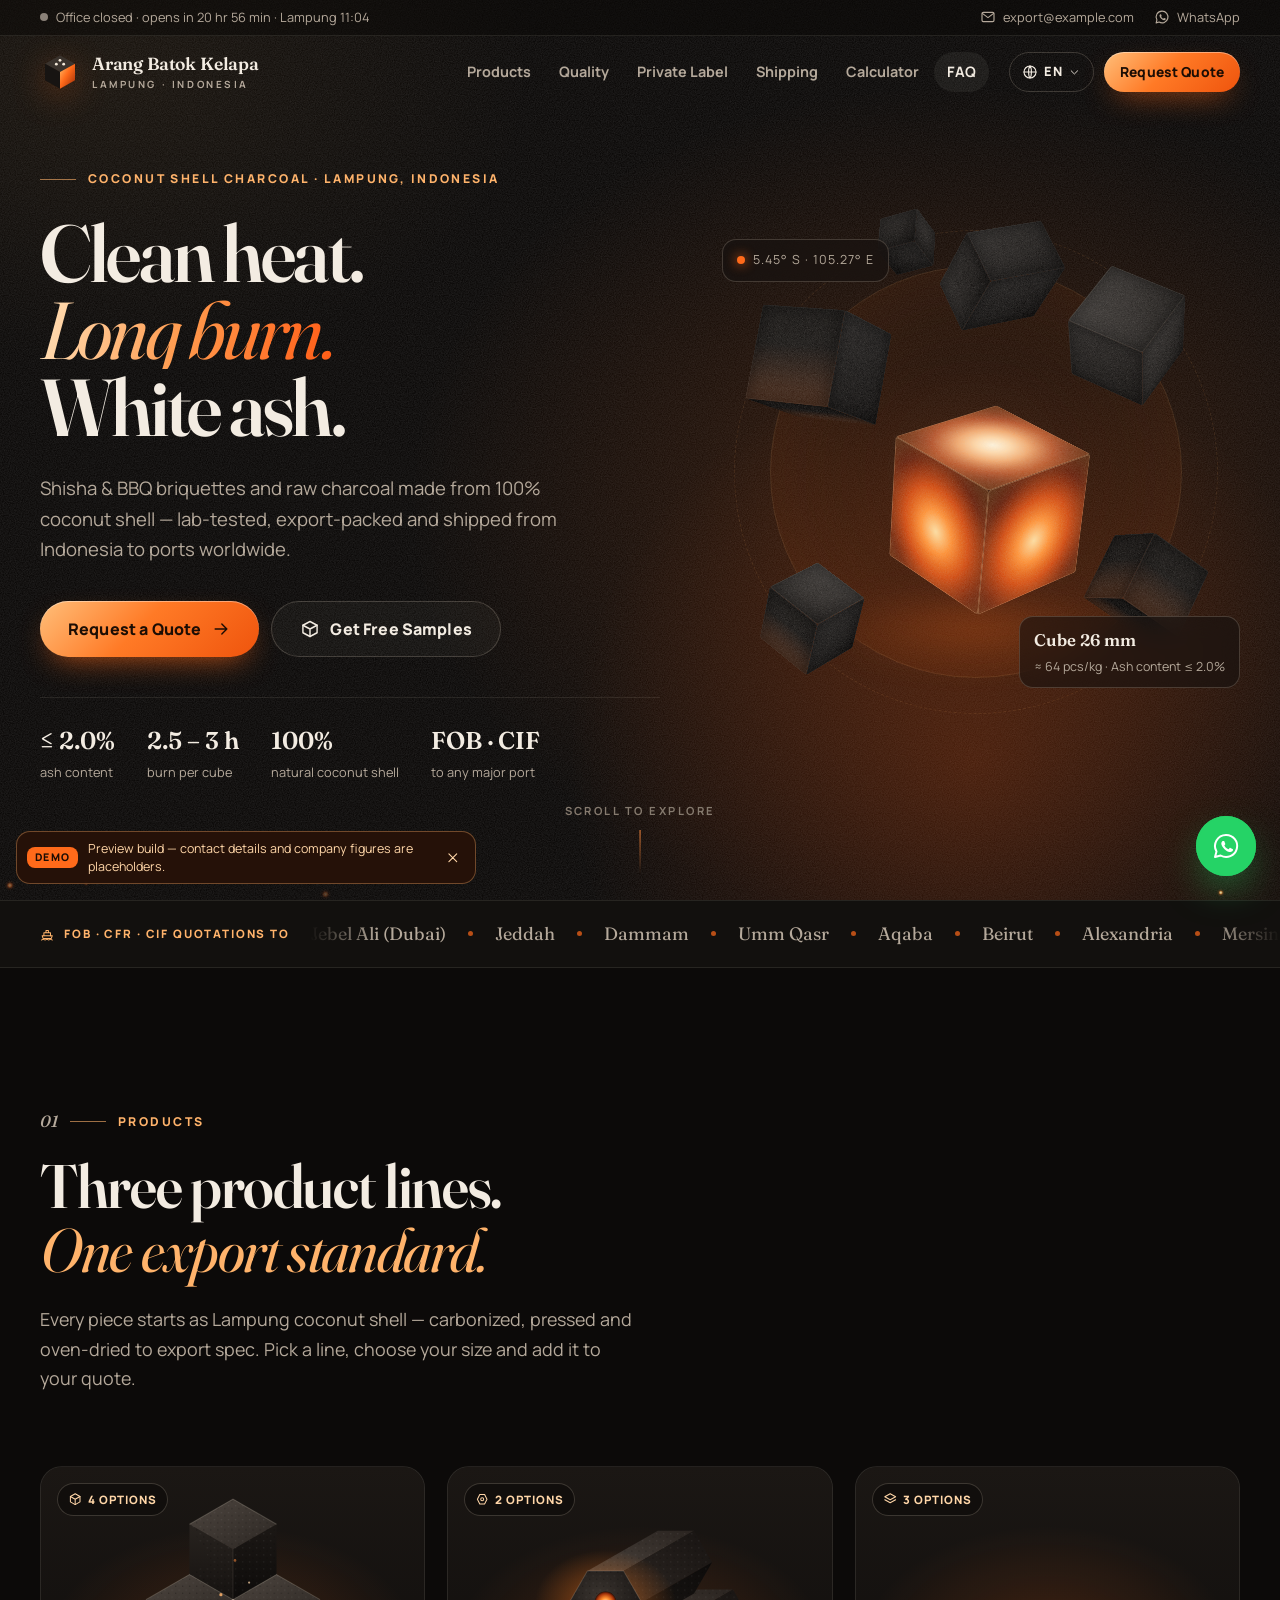
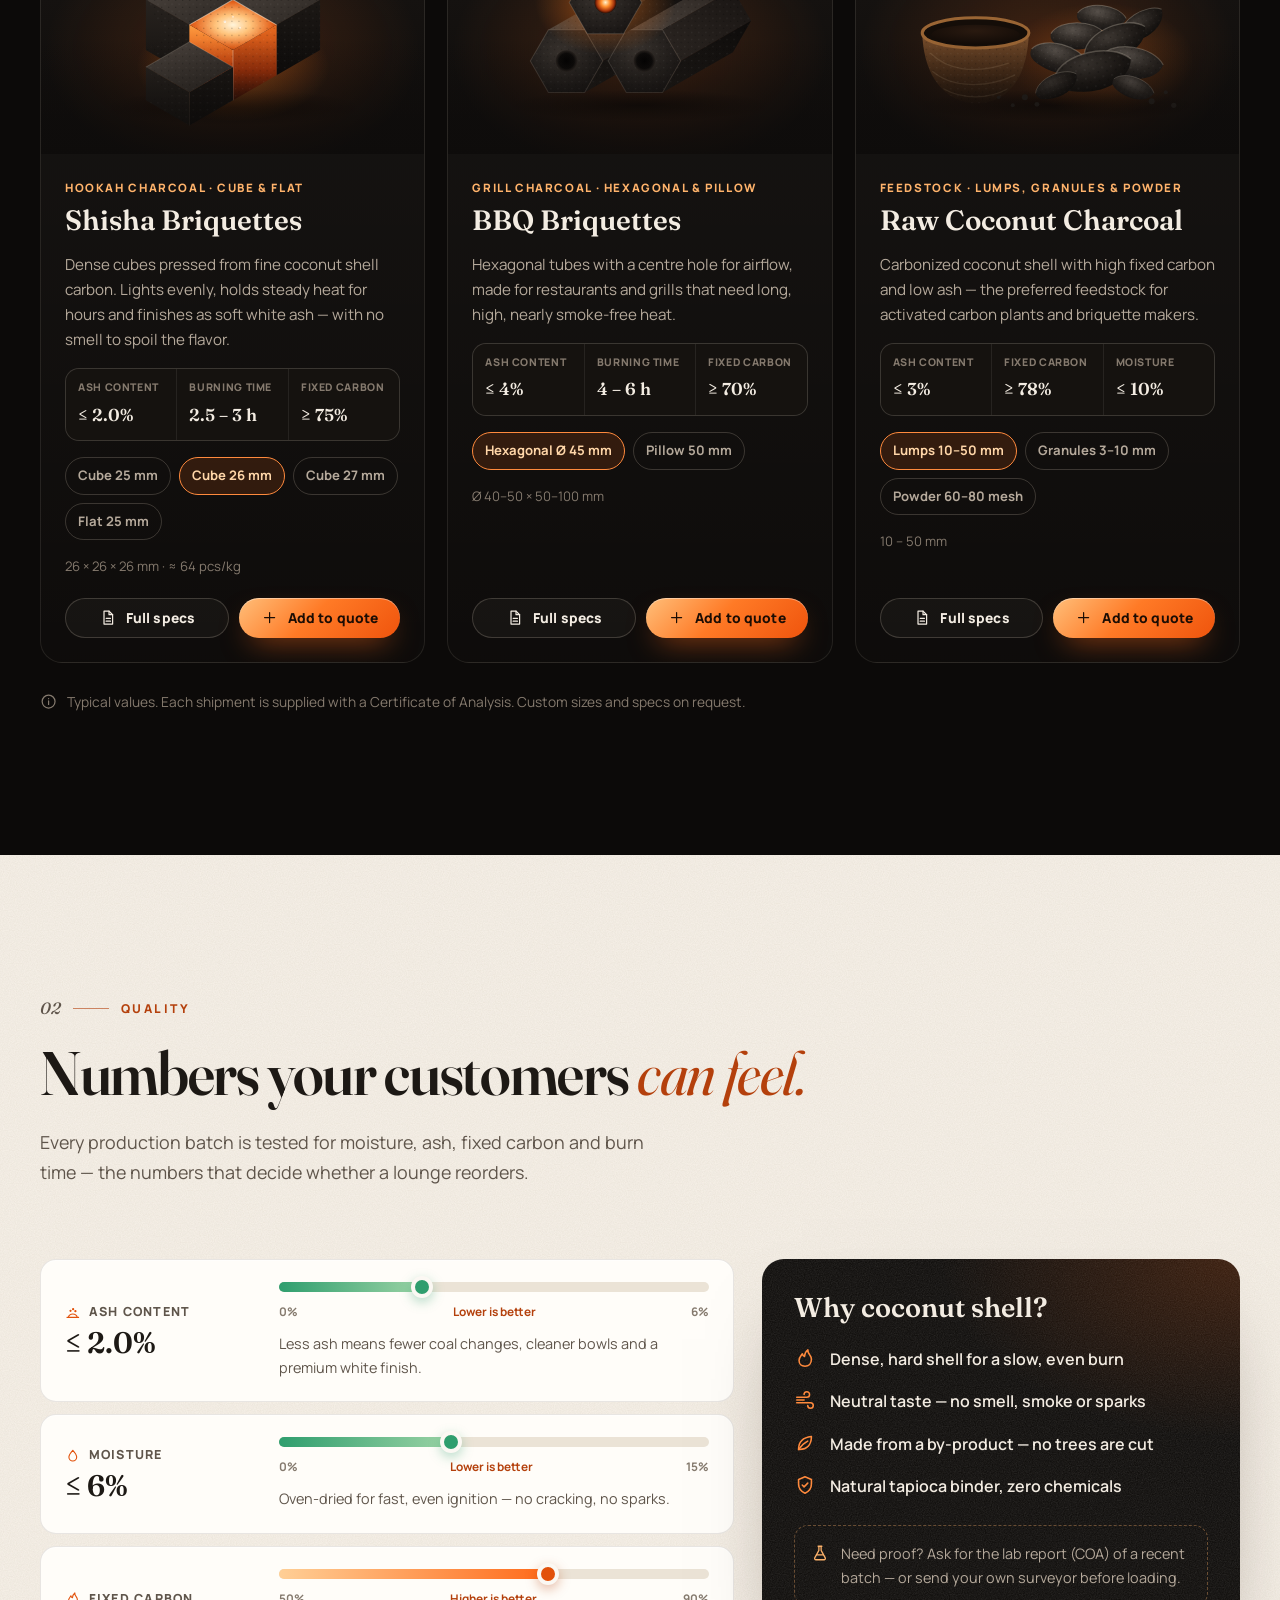
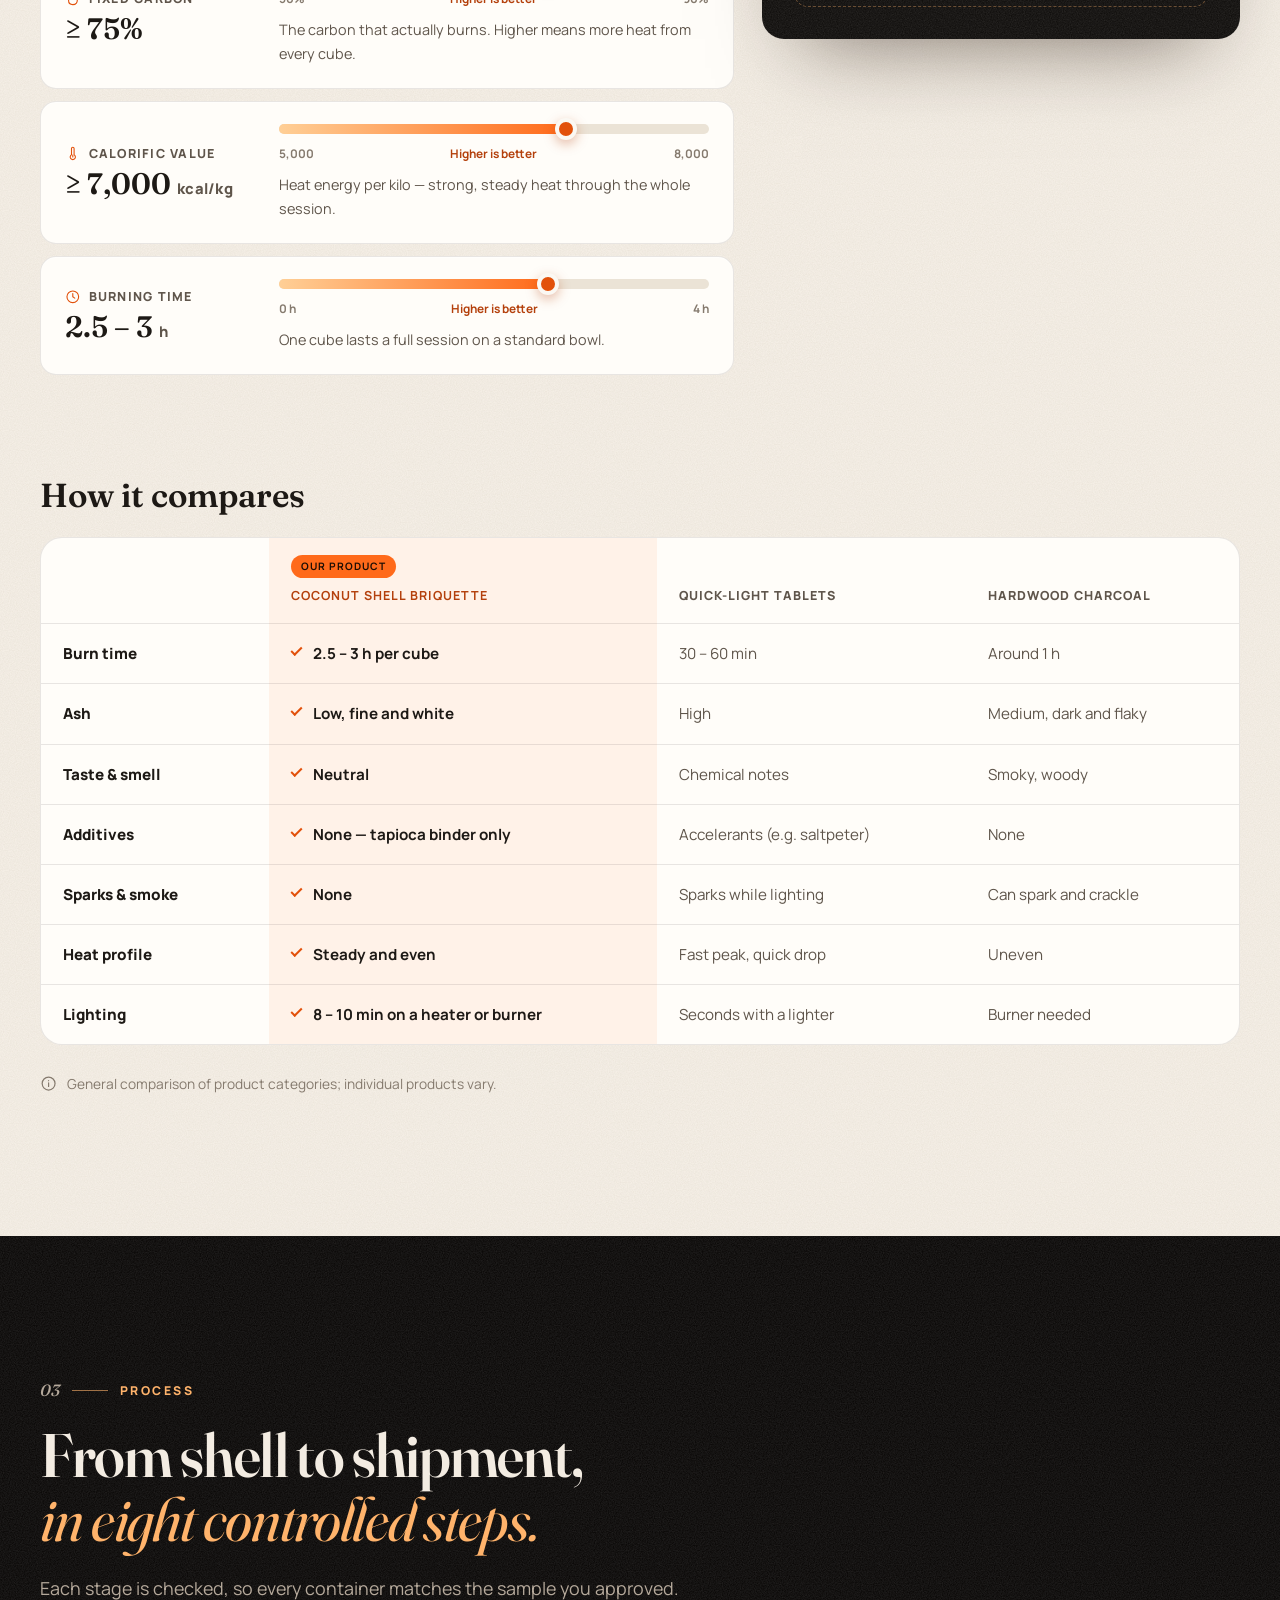
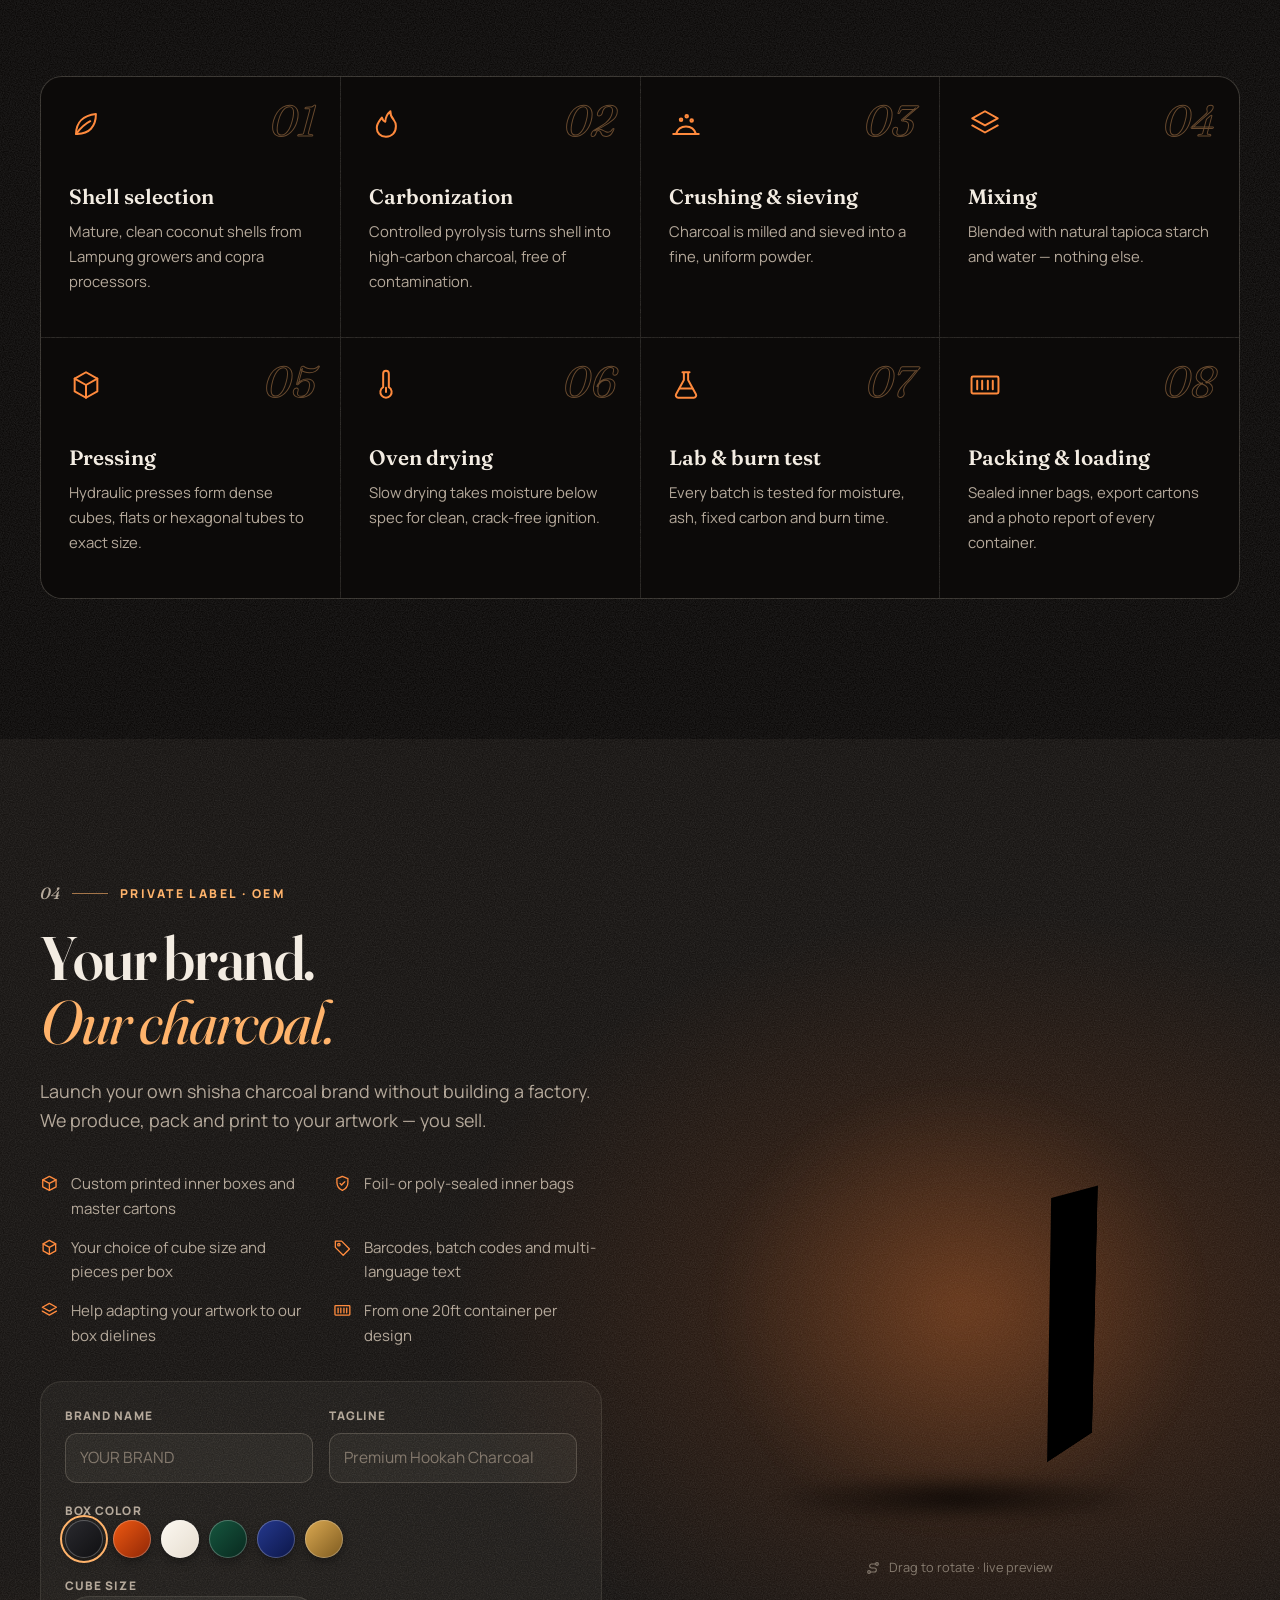
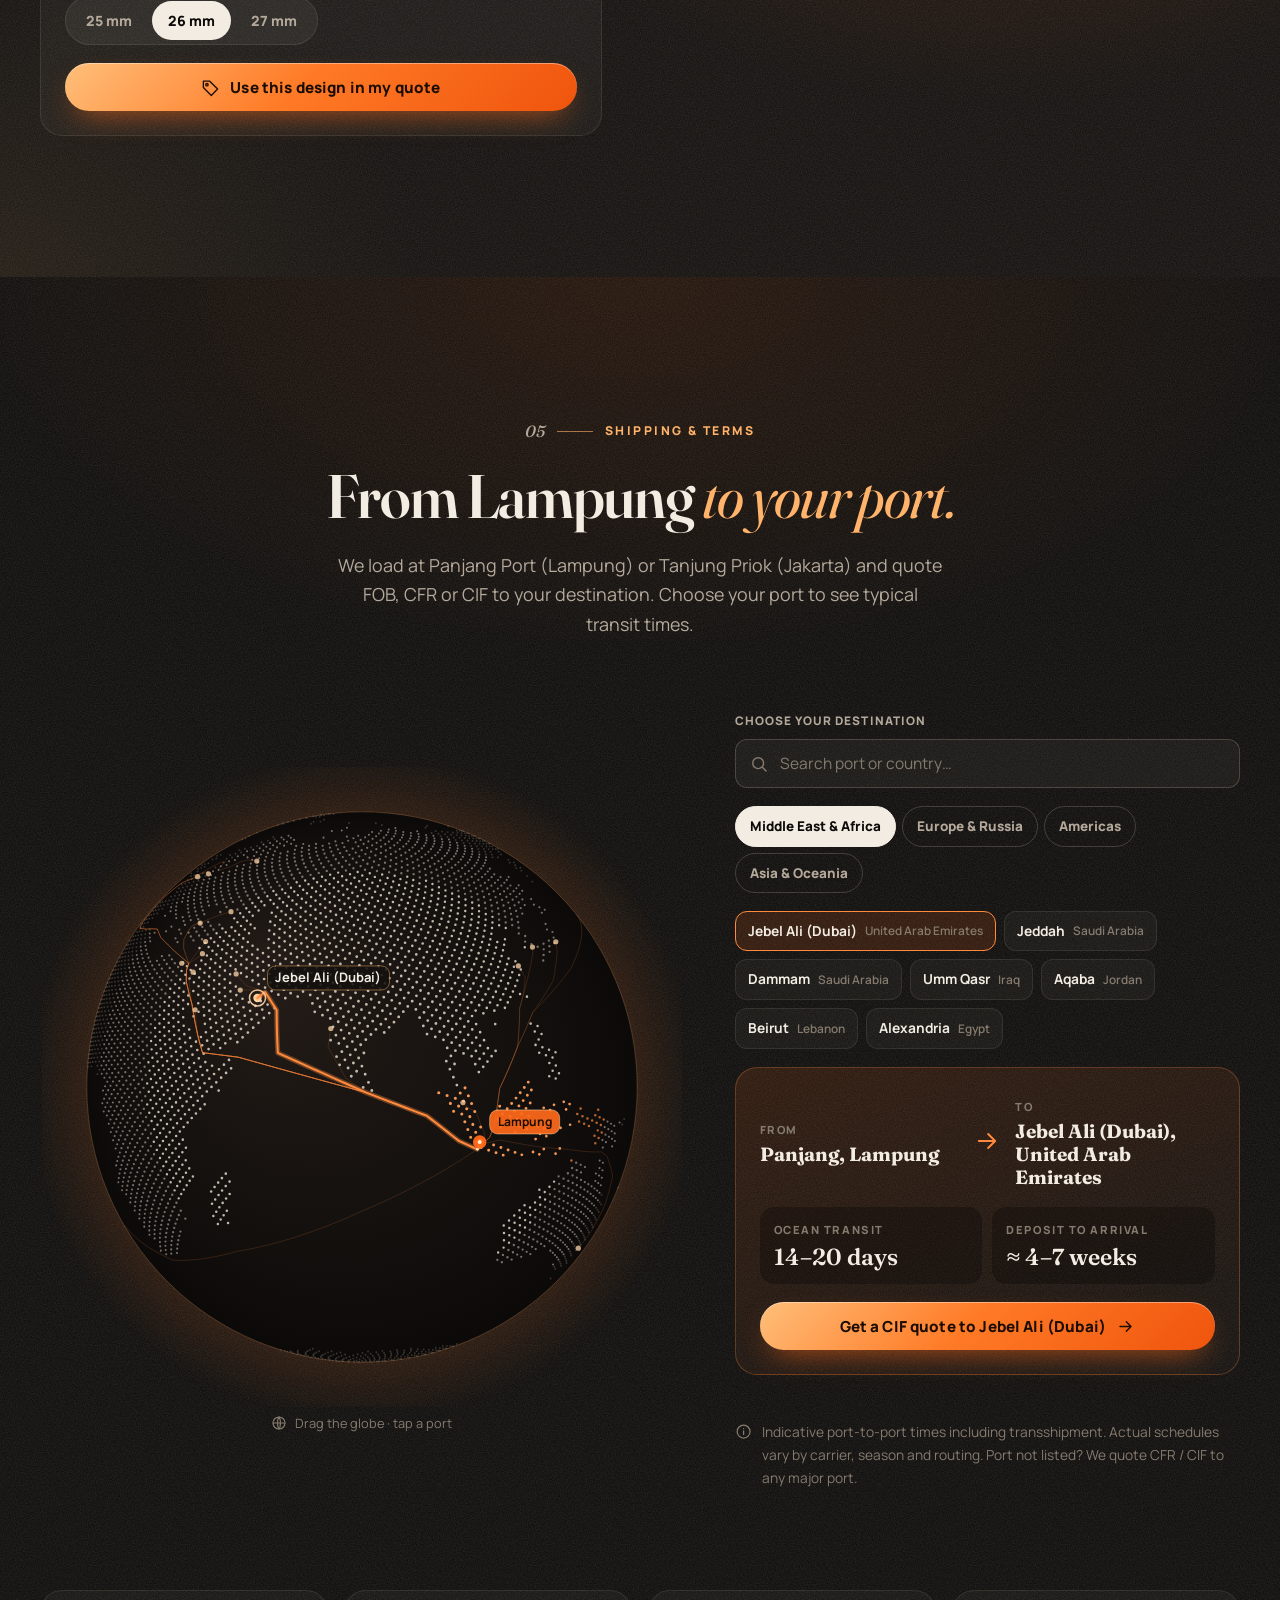
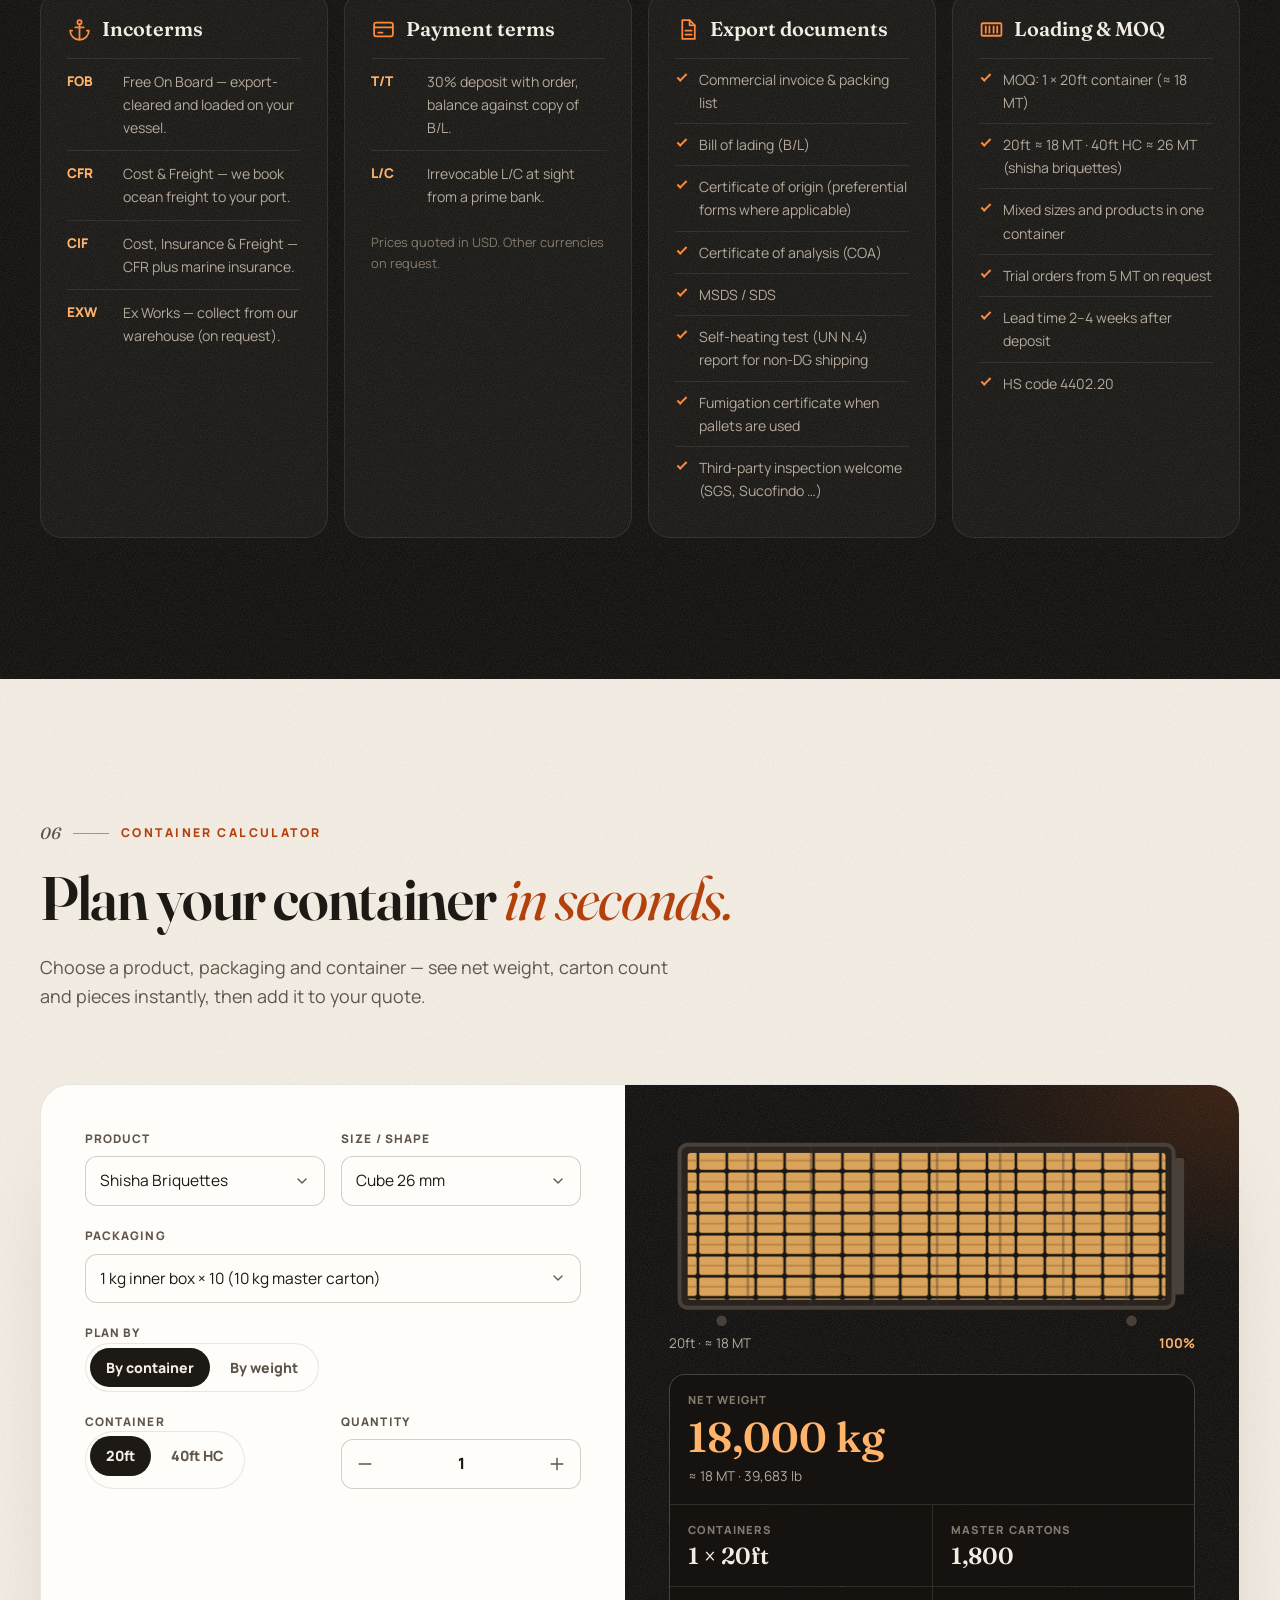
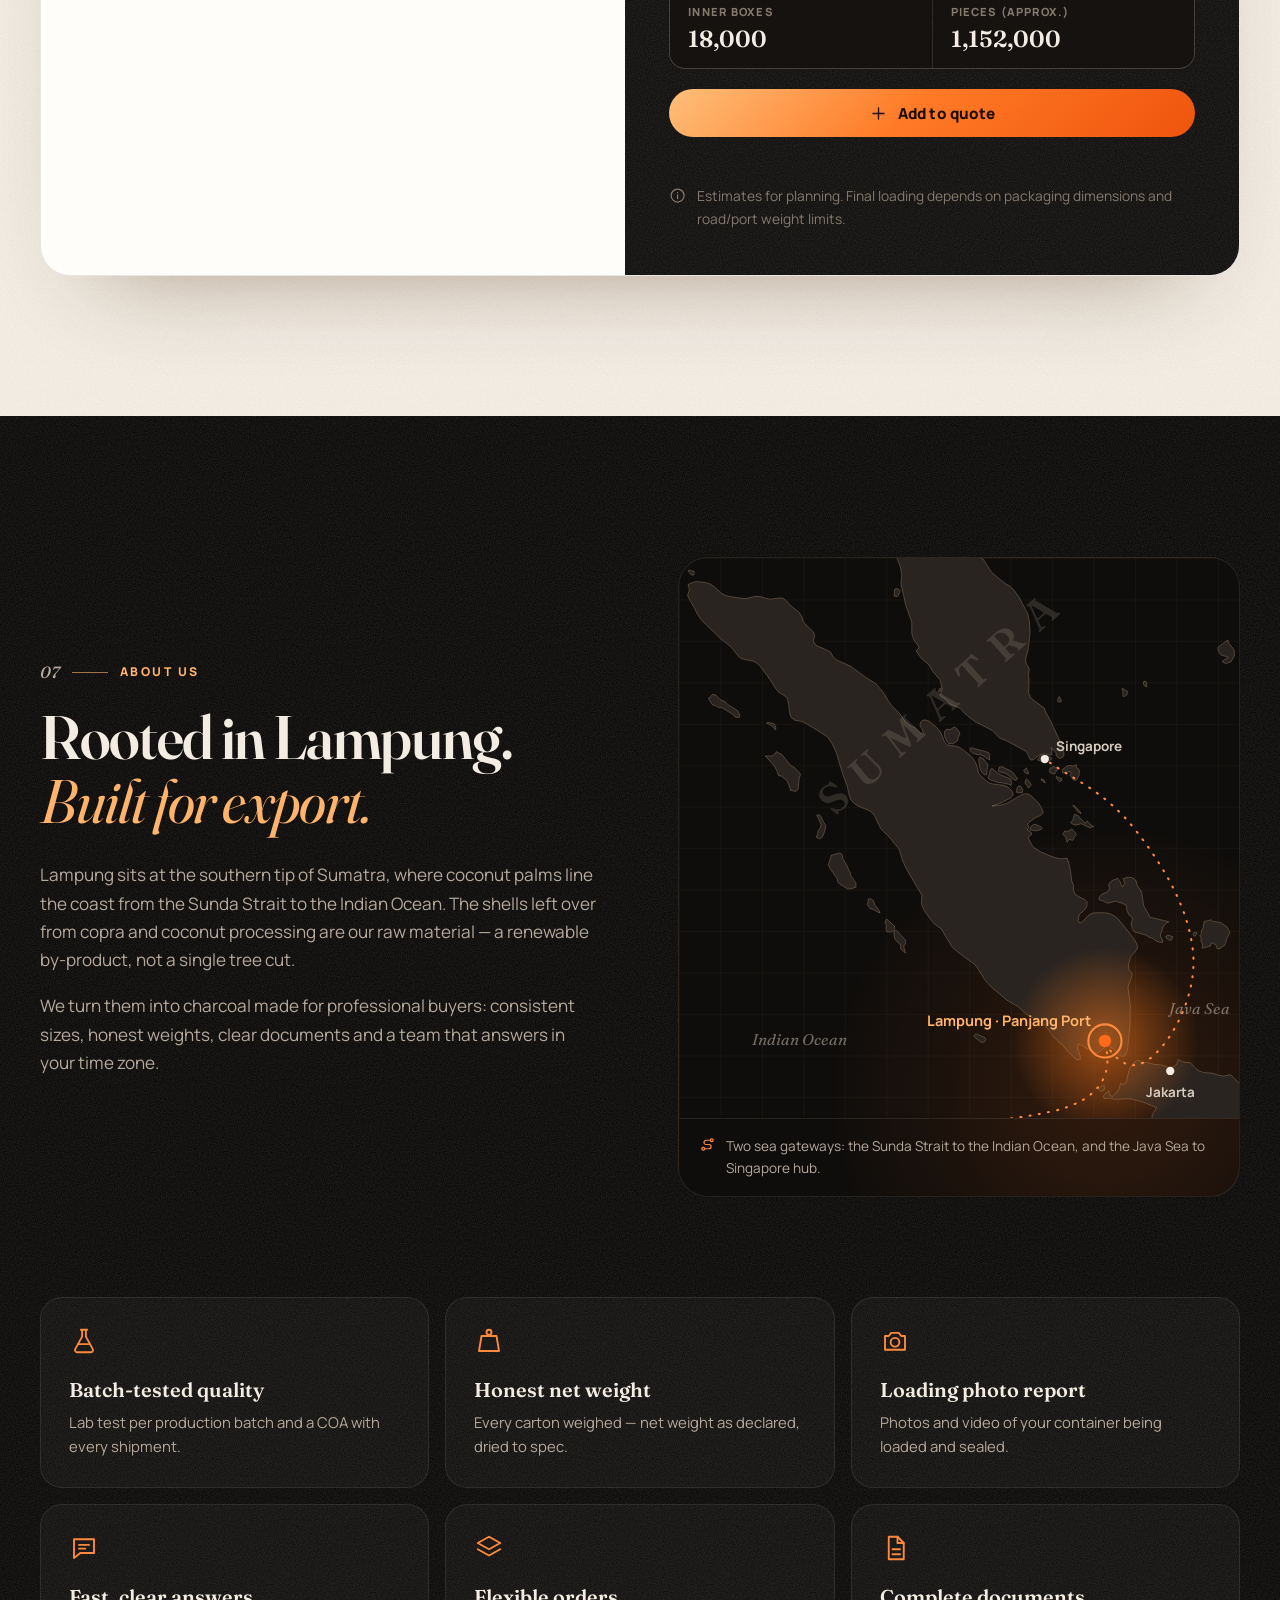
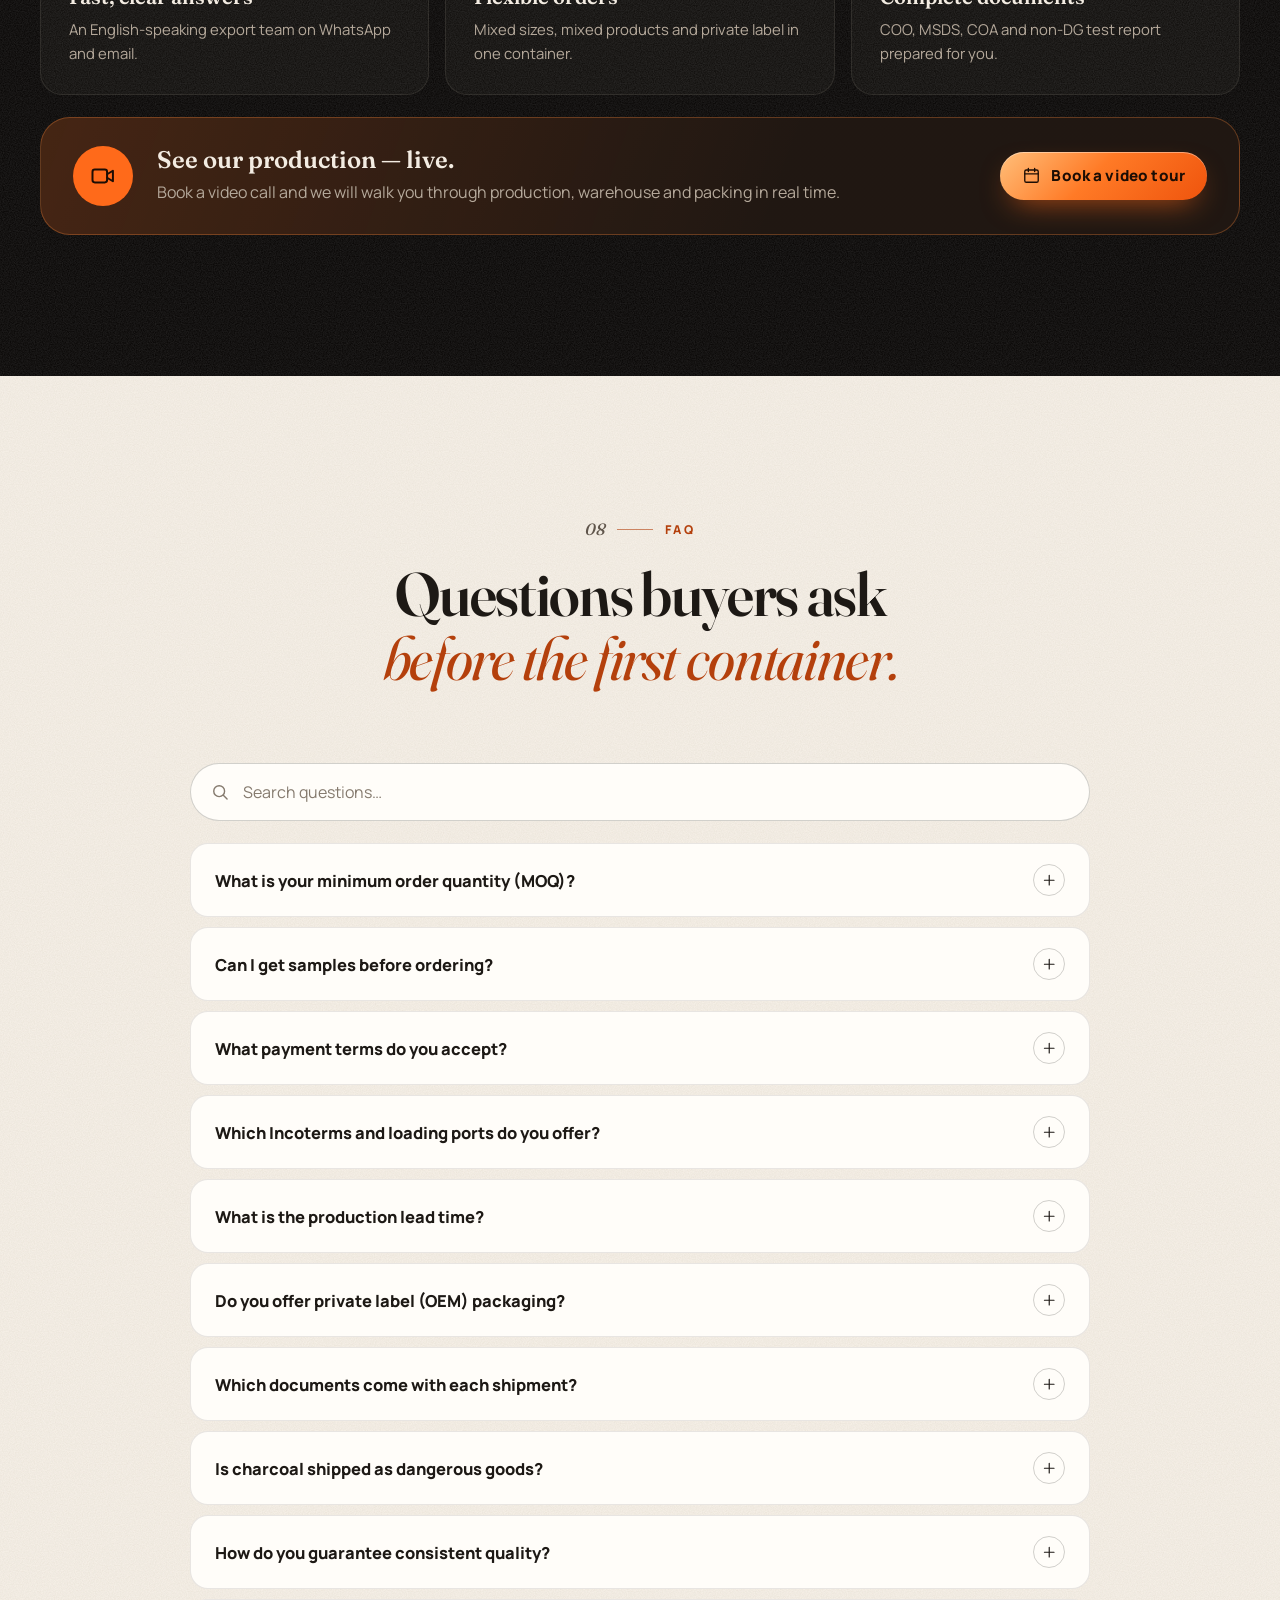
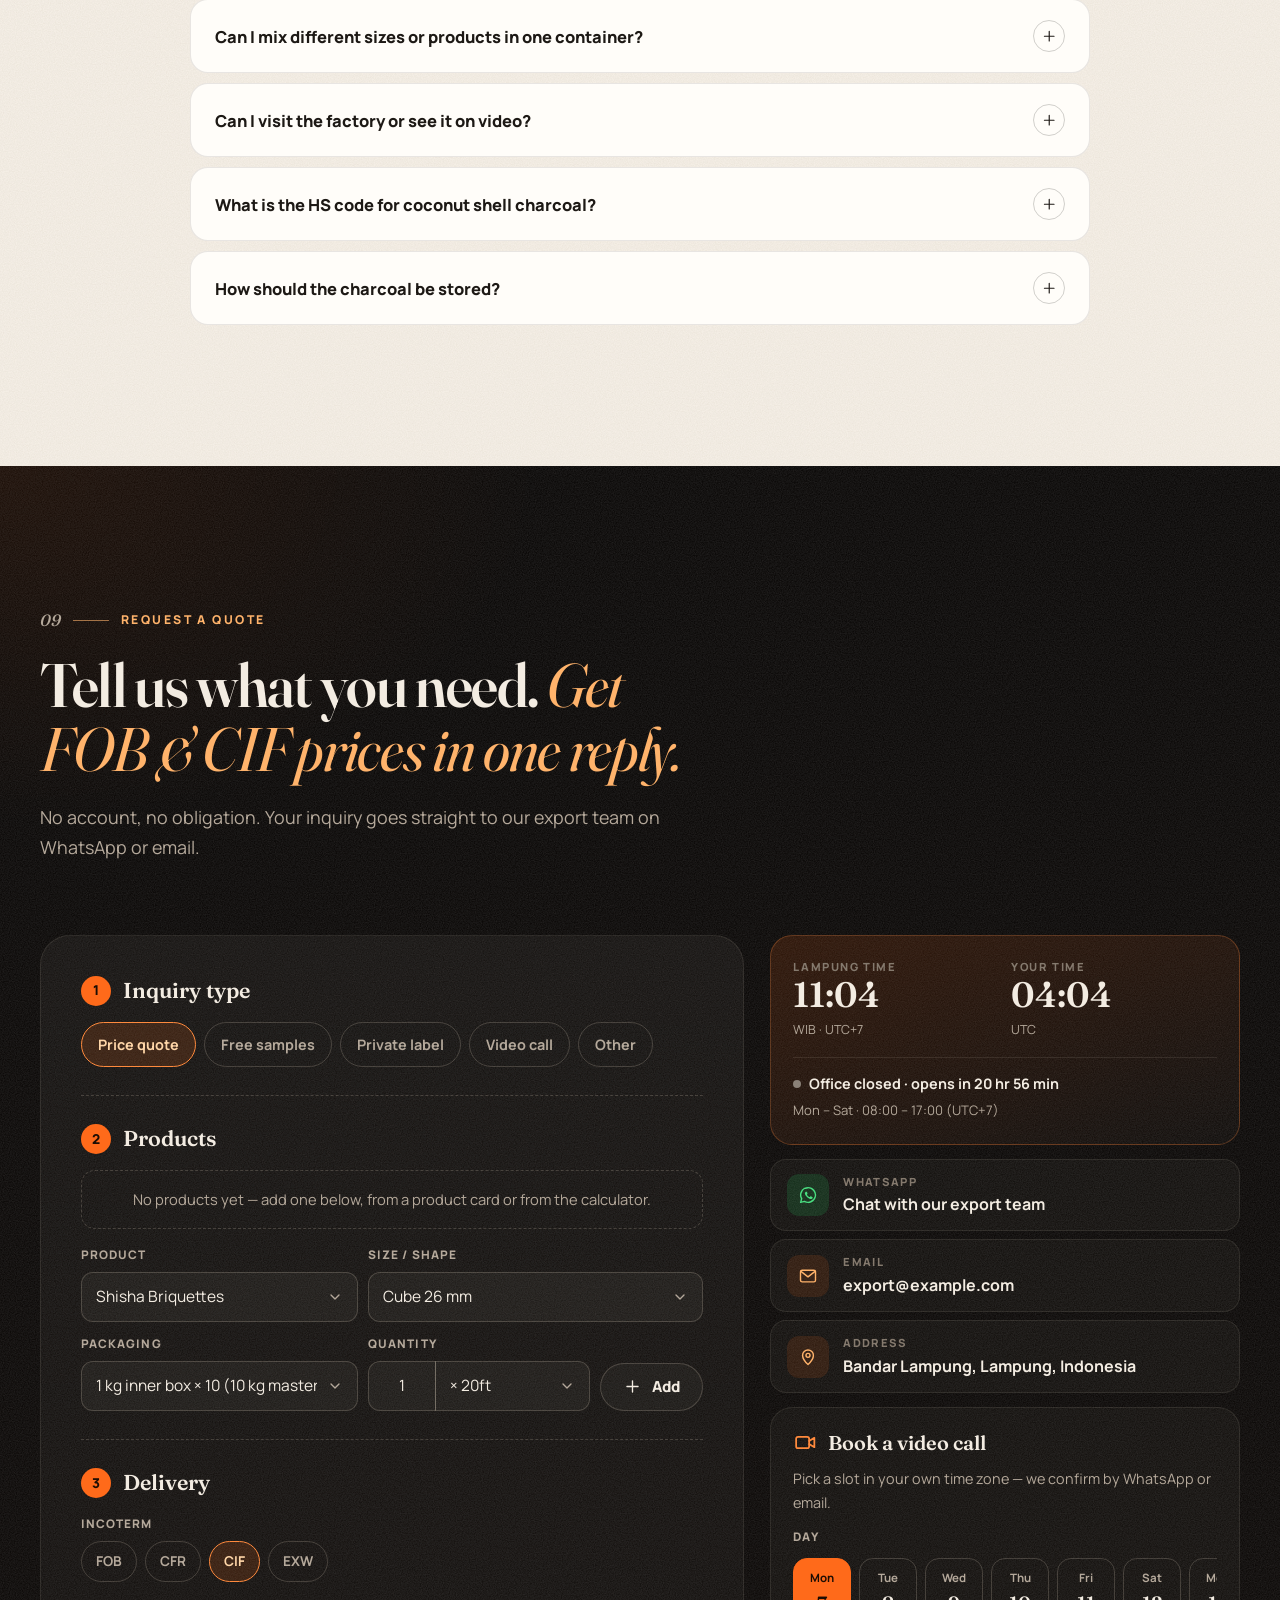
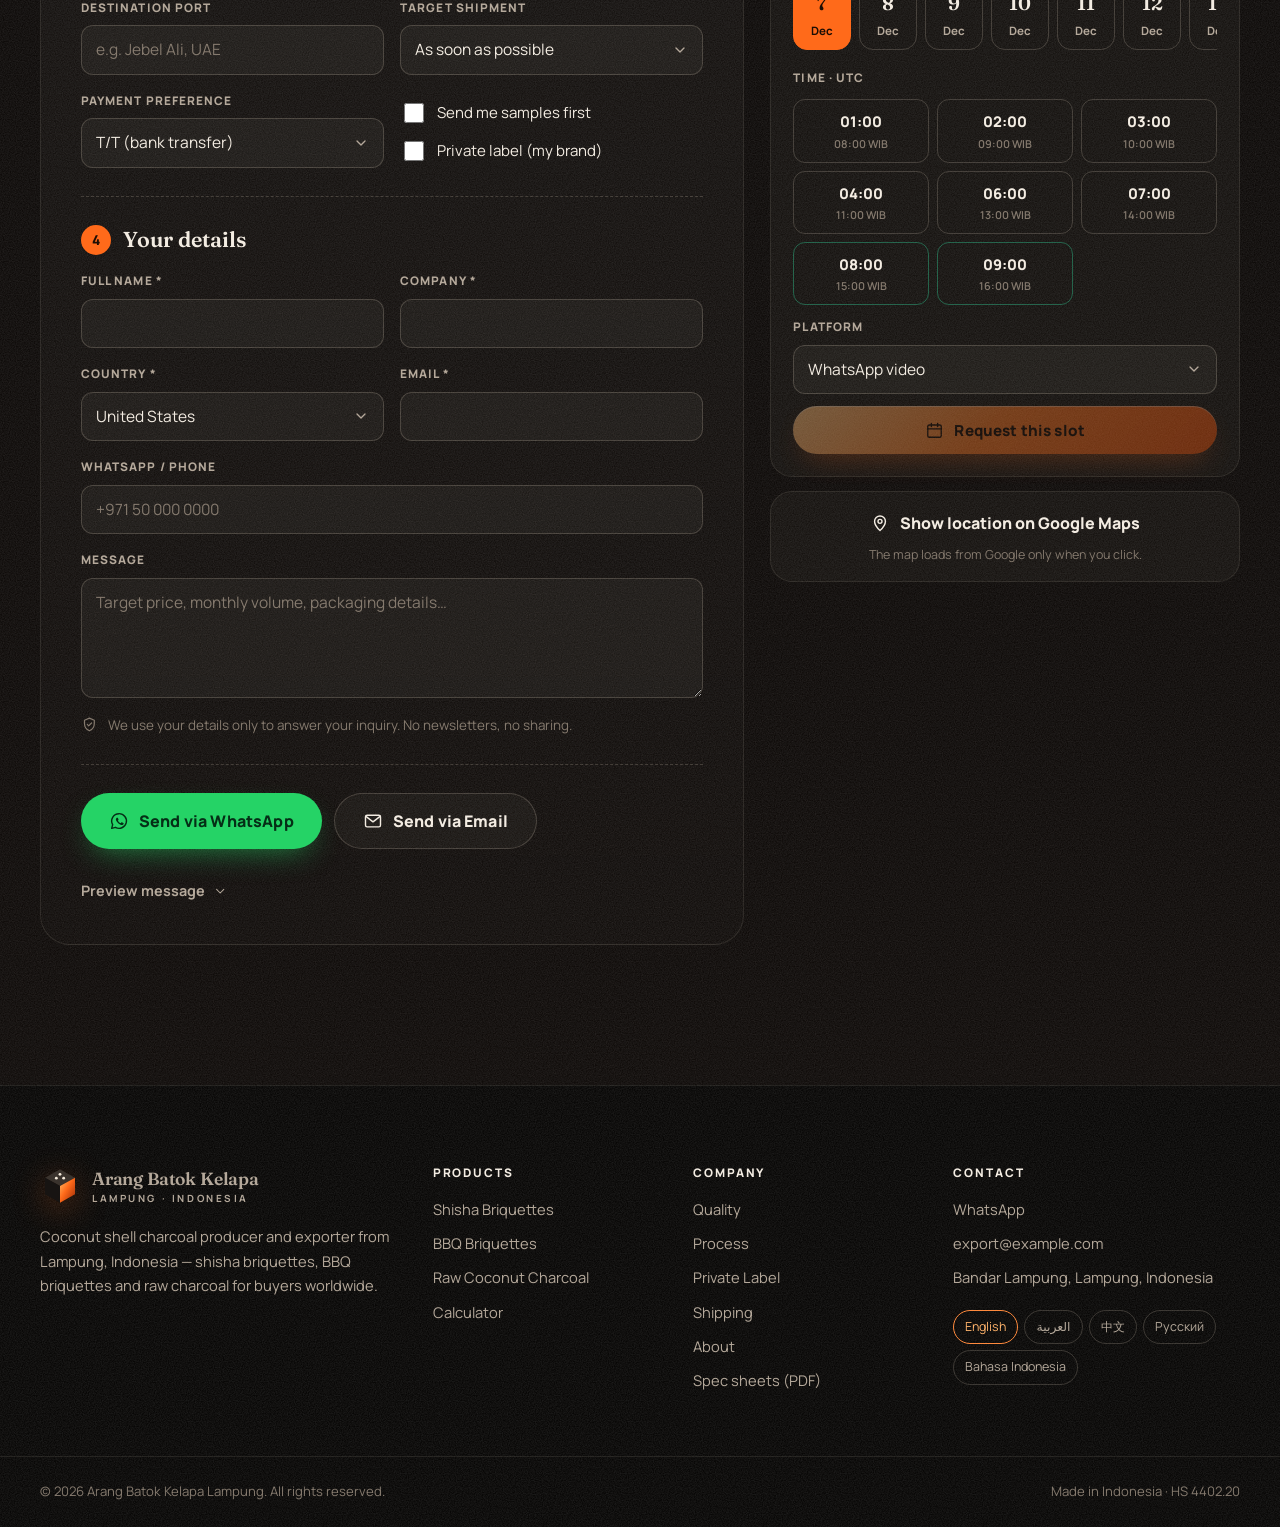
==== commit d1295c81: "Hosting sementara di GitHub Pages (folder akun) Alamat situs: https://muhammadfajribismillah12345-pr" ====
--- a/index.html
+++ b/index.html
@@ -5,15 +5,17 @@
 <meta name="viewport" content="width=device-width, initial-scale=1, viewport-fit=cover">
 <title data-i18n="meta.title">Arang Batok Kelapa Lampung — Coconut Shell Charcoal Exporter, Indonesia</title>
 <meta name="description" data-i18n-attr="content:meta.desc" content="Premium shisha &amp; BBQ briquettes and raw coconut shell charcoal from Lampung, Indonesia. Low ash, long burn, export-packed. FOB, CFR &amp; CIF to ports worldwide — request a quote or free samples.">
+<!-- PRATINJAU: hapus baris robots di bawah saat situs resmi live (demoMode: false) -->
+<meta name="robots" content="noindex, nofollow">
 <meta name="theme-color" content="#0c0a09">
 <meta name="color-scheme" content="dark light">
-<link rel="canonical" href="https://aranghitam.github.io/">
+<link rel="canonical" href="https://muhammadfajribismillah12345-prog.github.io/aranghitam/">
 <meta property="og:type" content="website">
 <meta property="og:site_name" content="Arang Batok Kelapa Lampung">
 <meta property="og:title" content="Premium Coconut Shell Charcoal from Lampung, Indonesia">
 <meta property="og:description" content="Shisha &amp; BBQ briquettes and raw coconut charcoal. Low ash, long burn, export-packed. FOB · CFR · CIF worldwide.">
-<meta property="og:url" content="https://aranghitam.github.io/">
-<meta property="og:image" content="https://aranghitam.github.io/assets/img/og-image.jpg">
+<meta property="og:url" content="https://muhammadfajribismillah12345-prog.github.io/aranghitam/">
+<meta property="og:image" content="https://muhammadfajribismillah12345-prog.github.io/aranghitam/assets/img/og-image.jpg">
 <meta property="og:image:width" content="1200">
 <meta property="og:image:height" content="630">
 <meta name="twitter:card" content="summary_large_image">
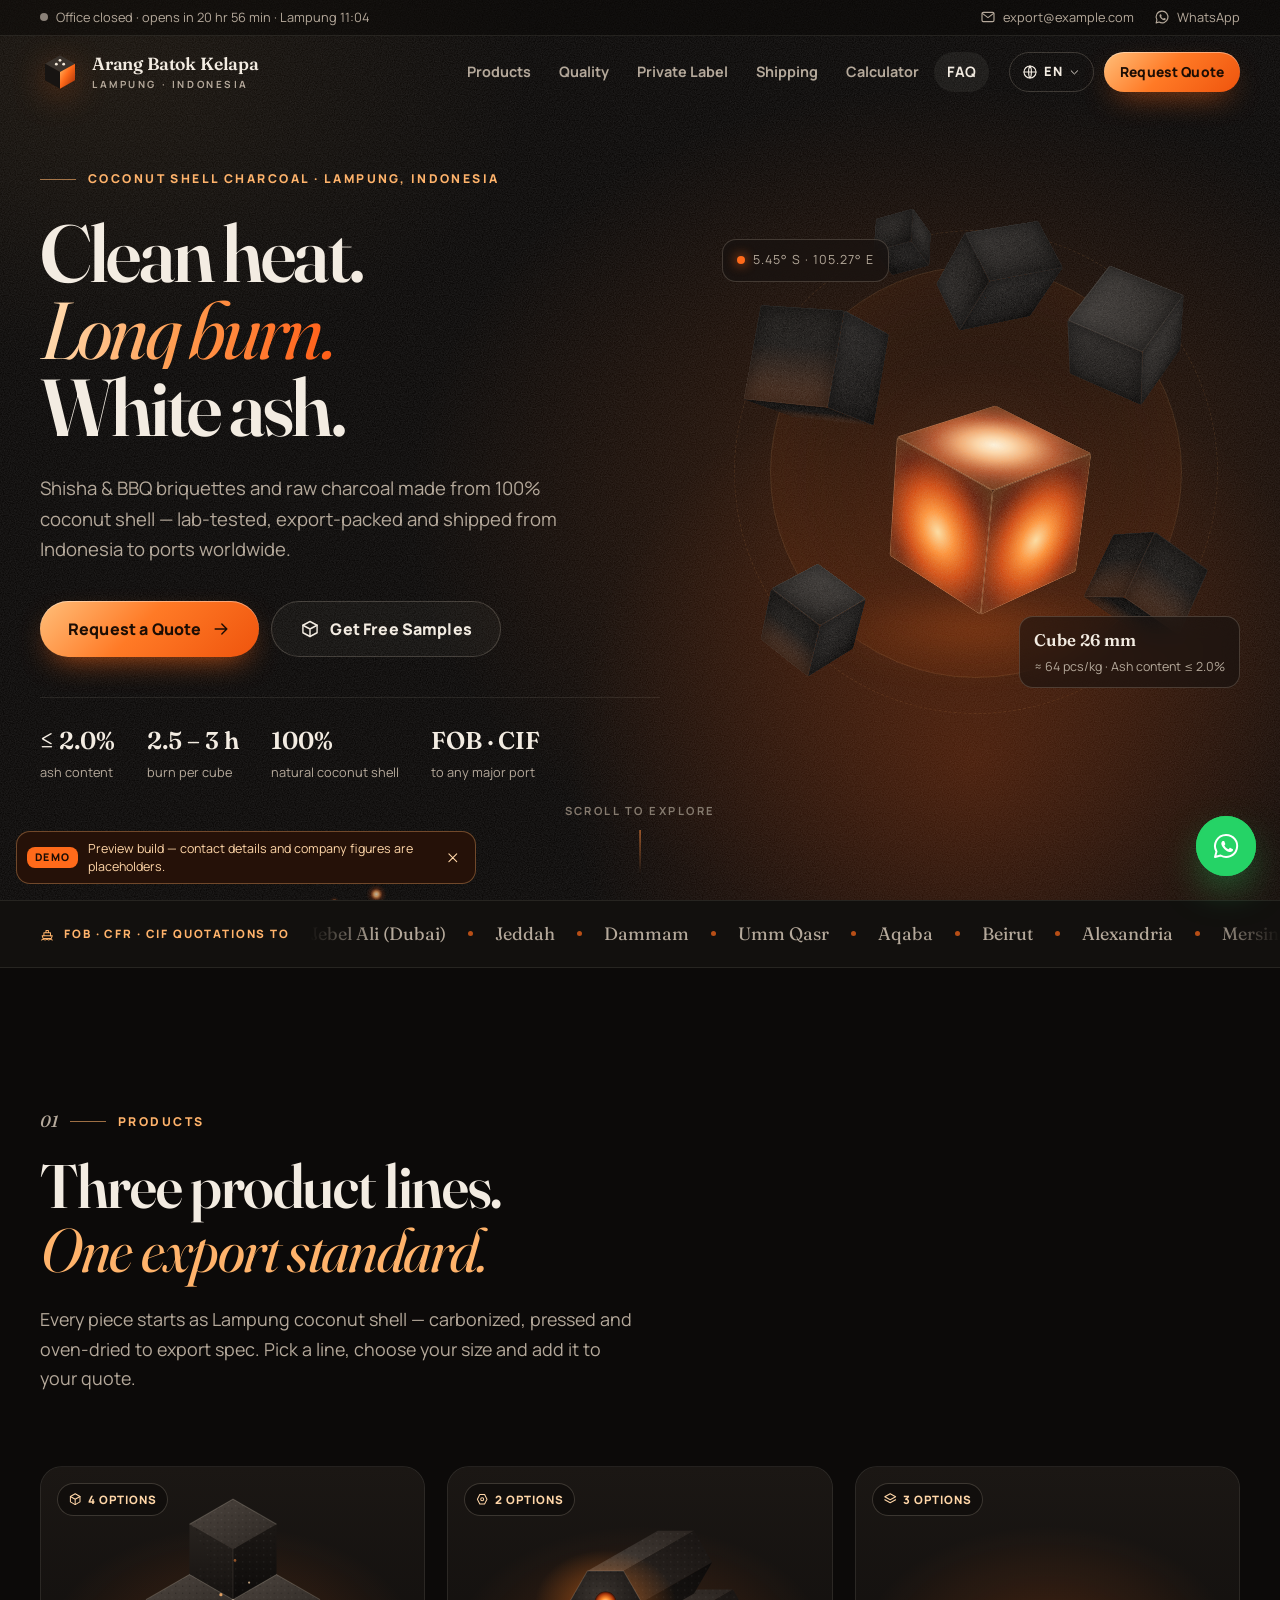
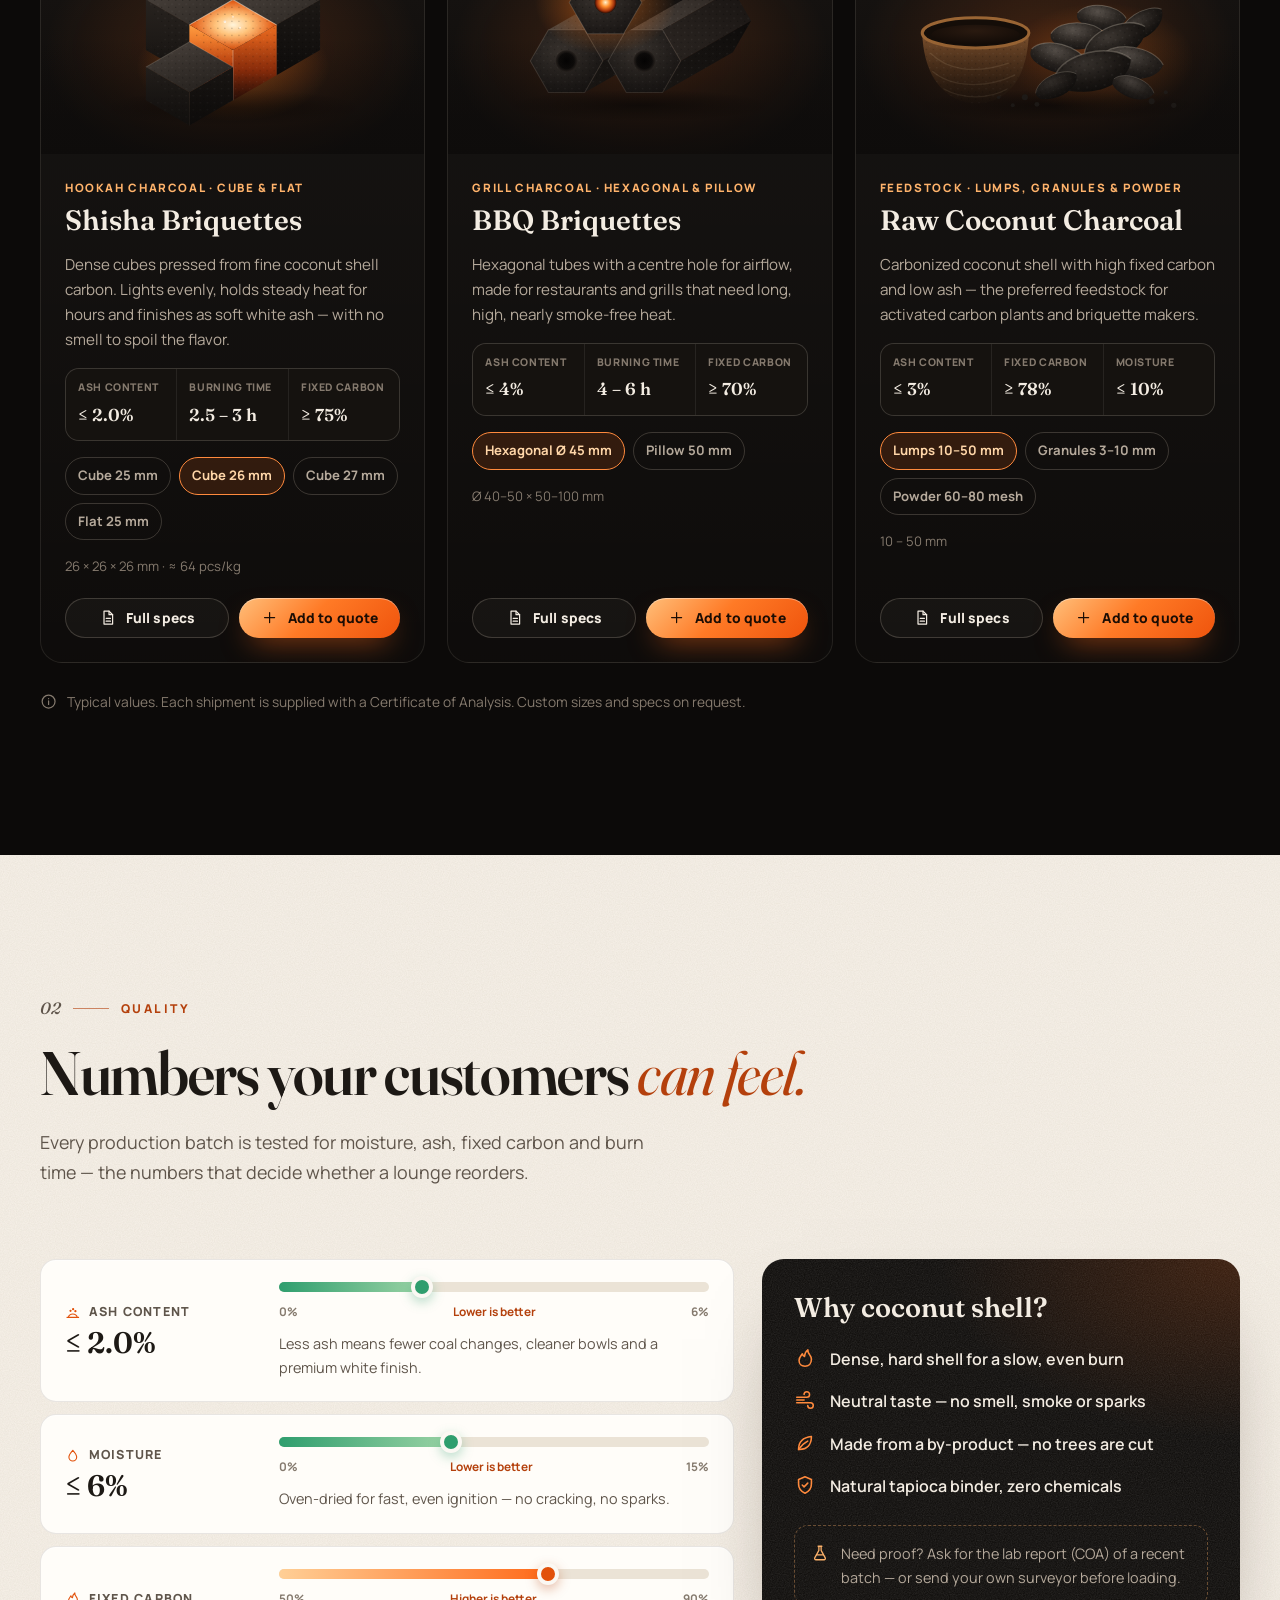
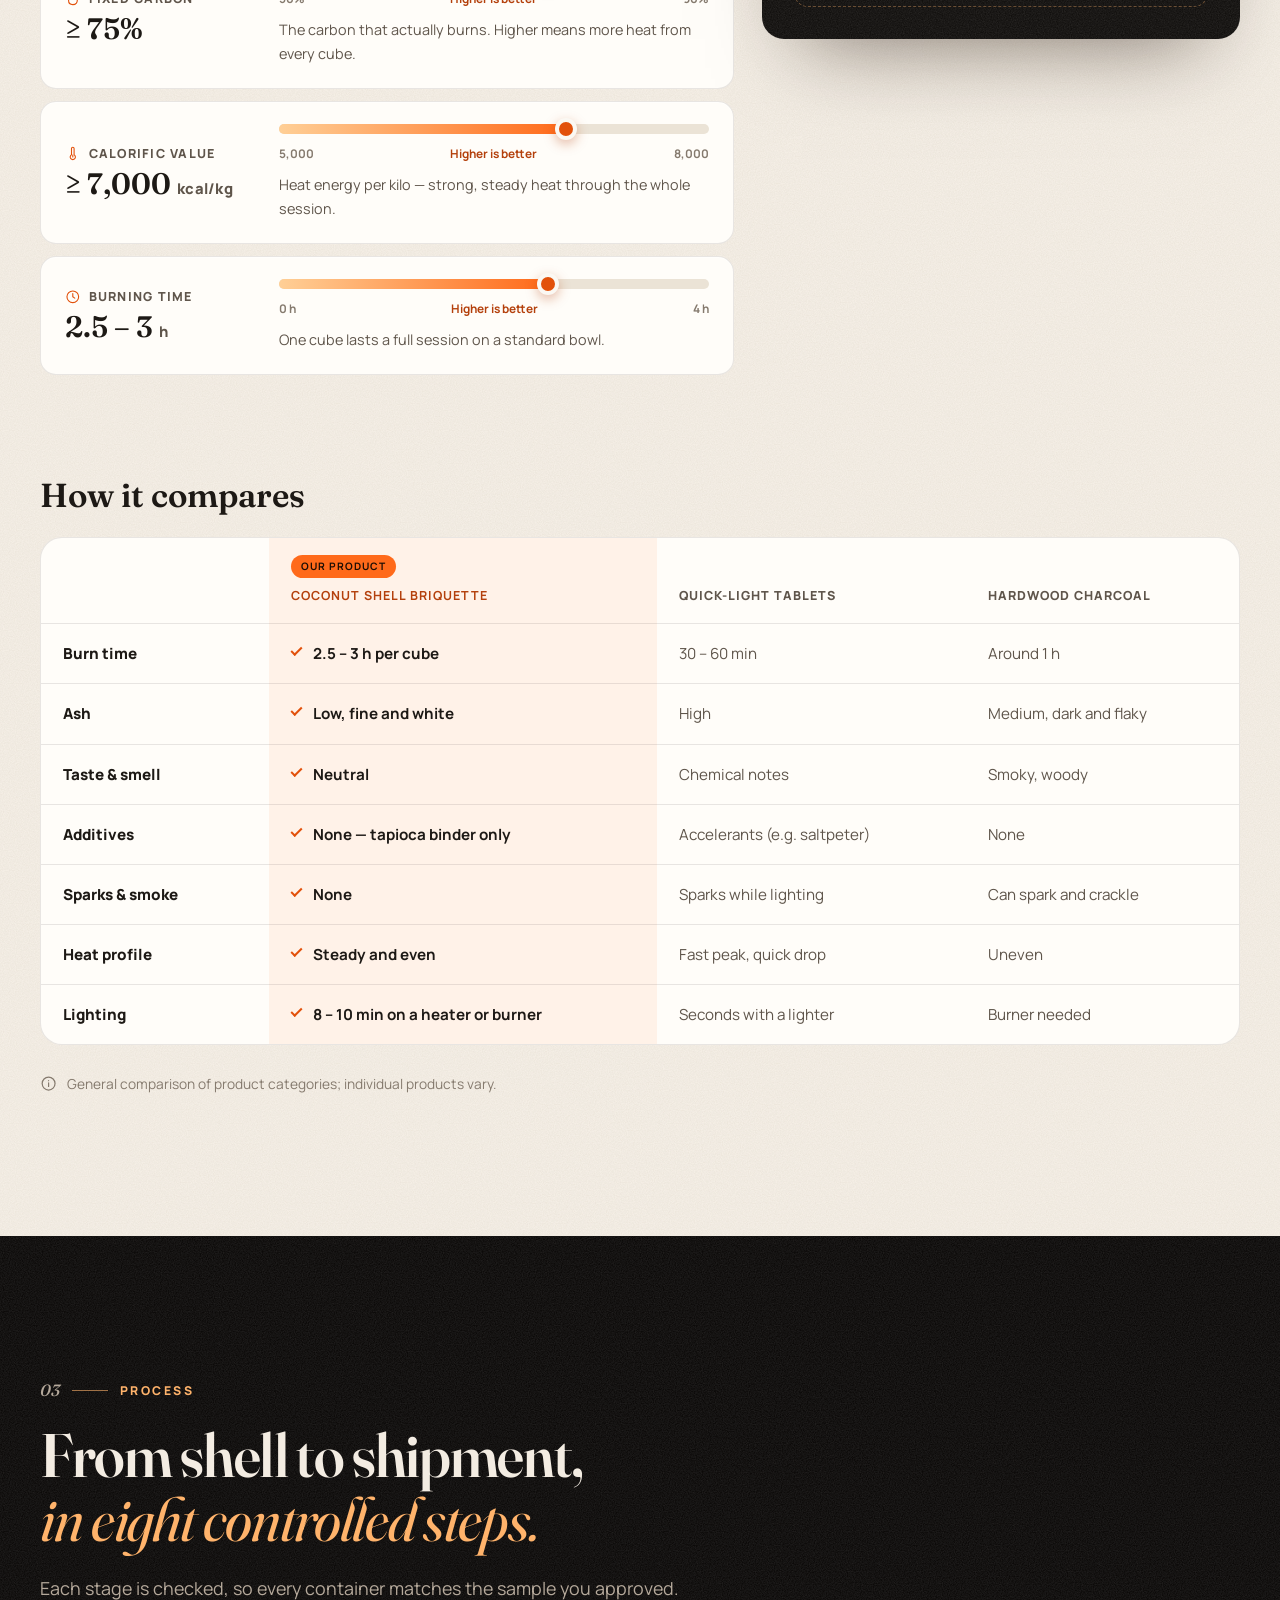
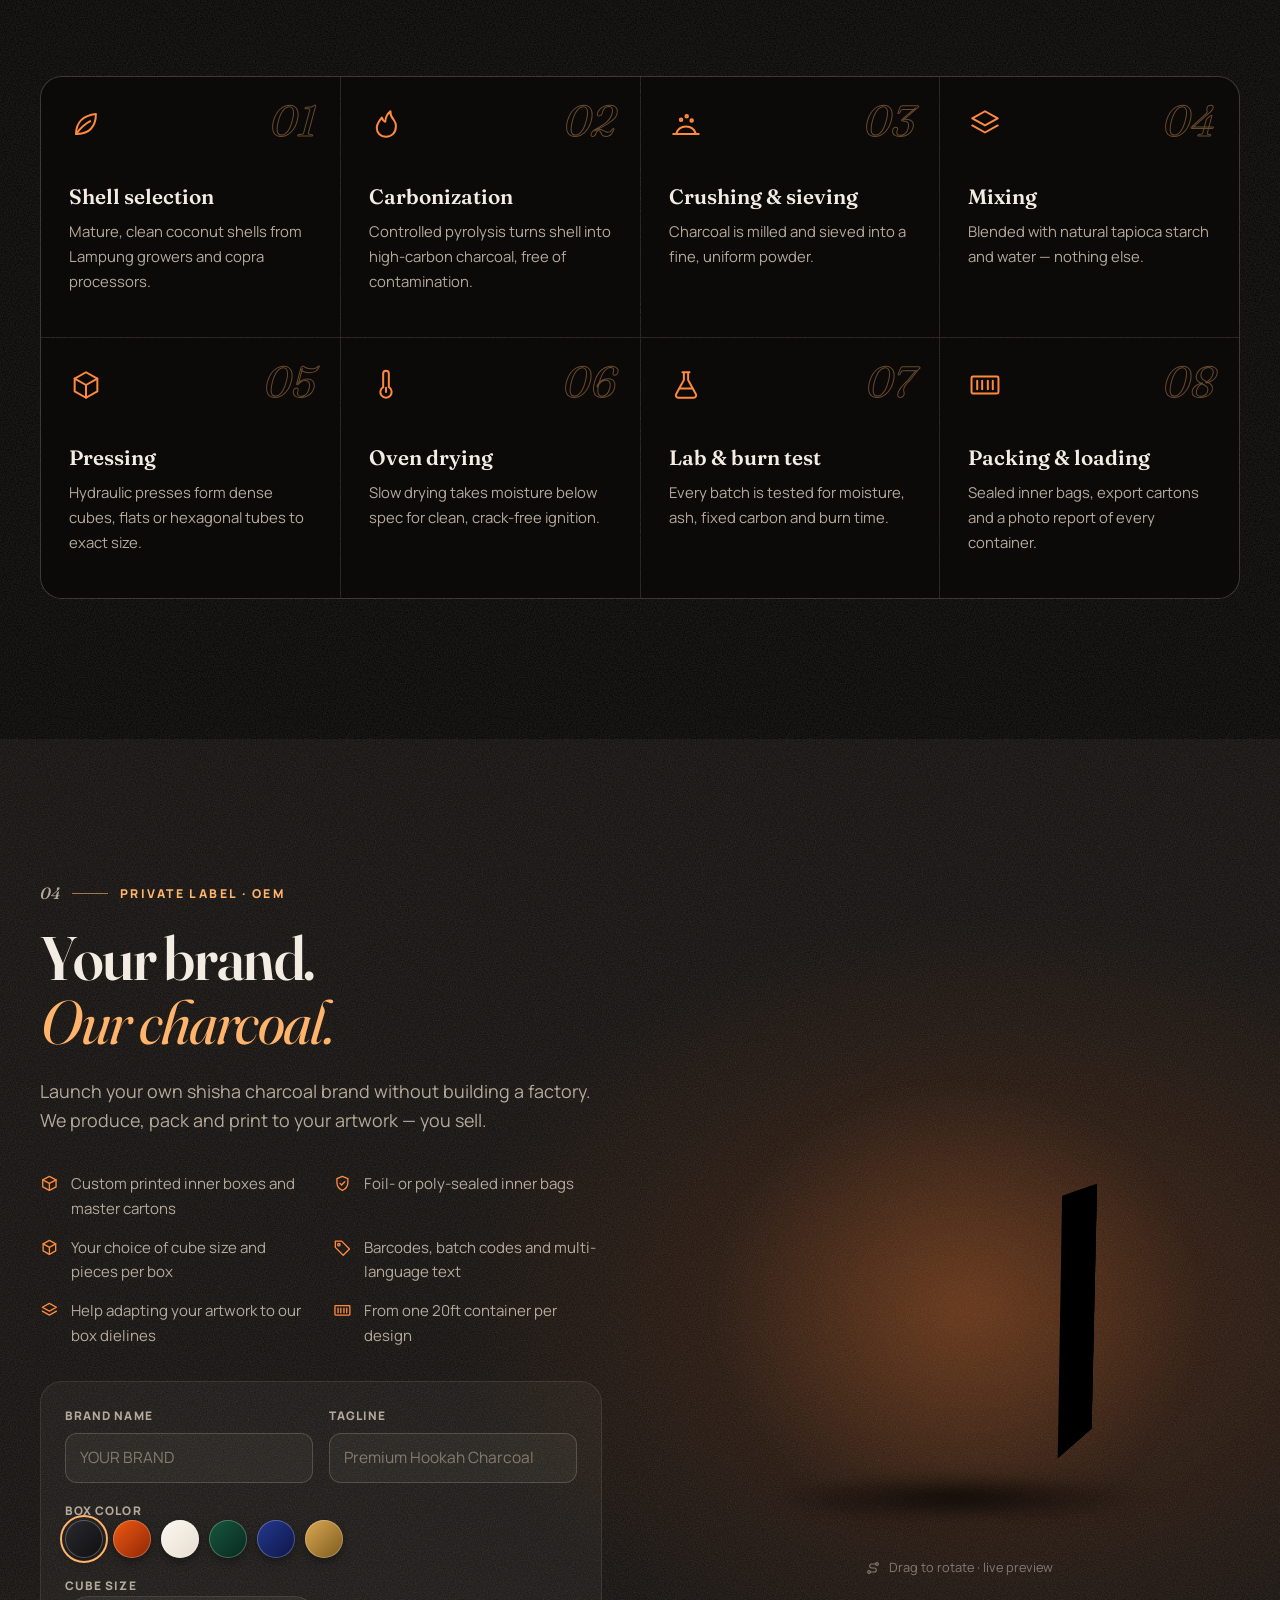
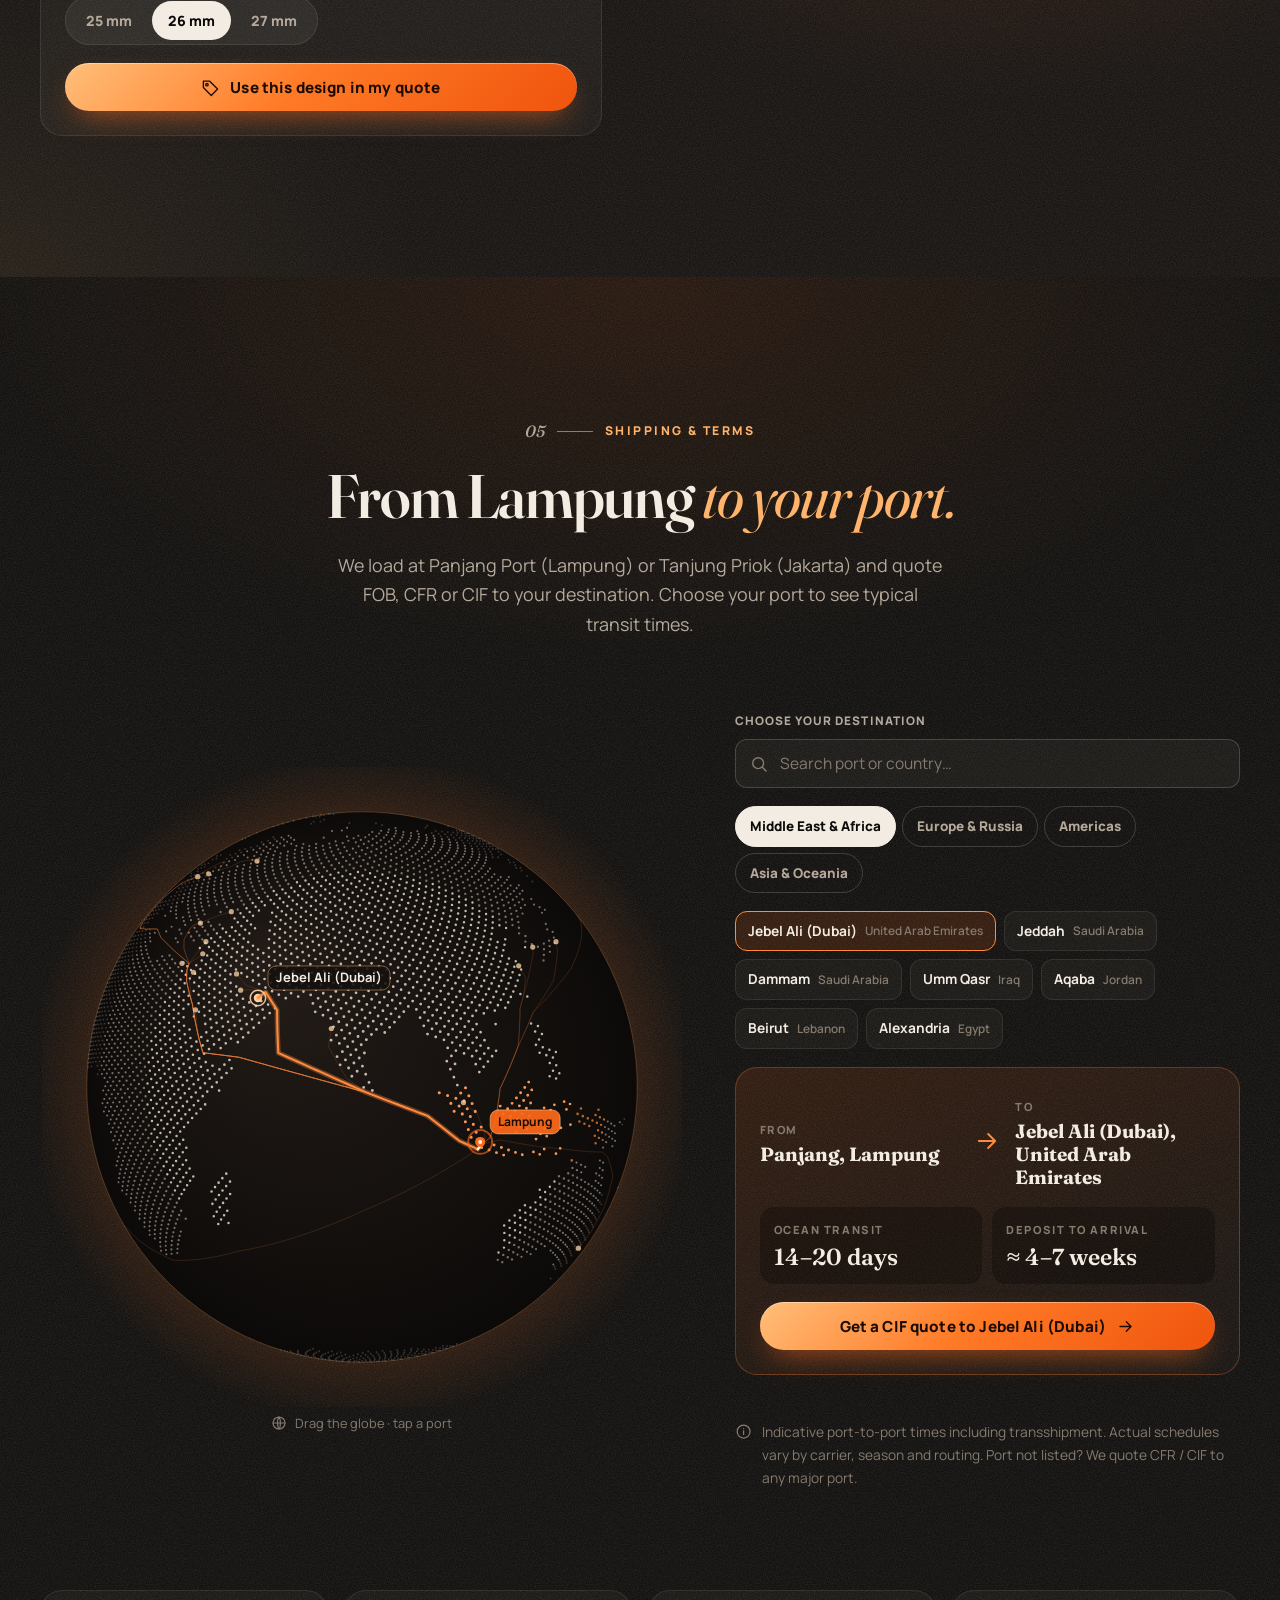
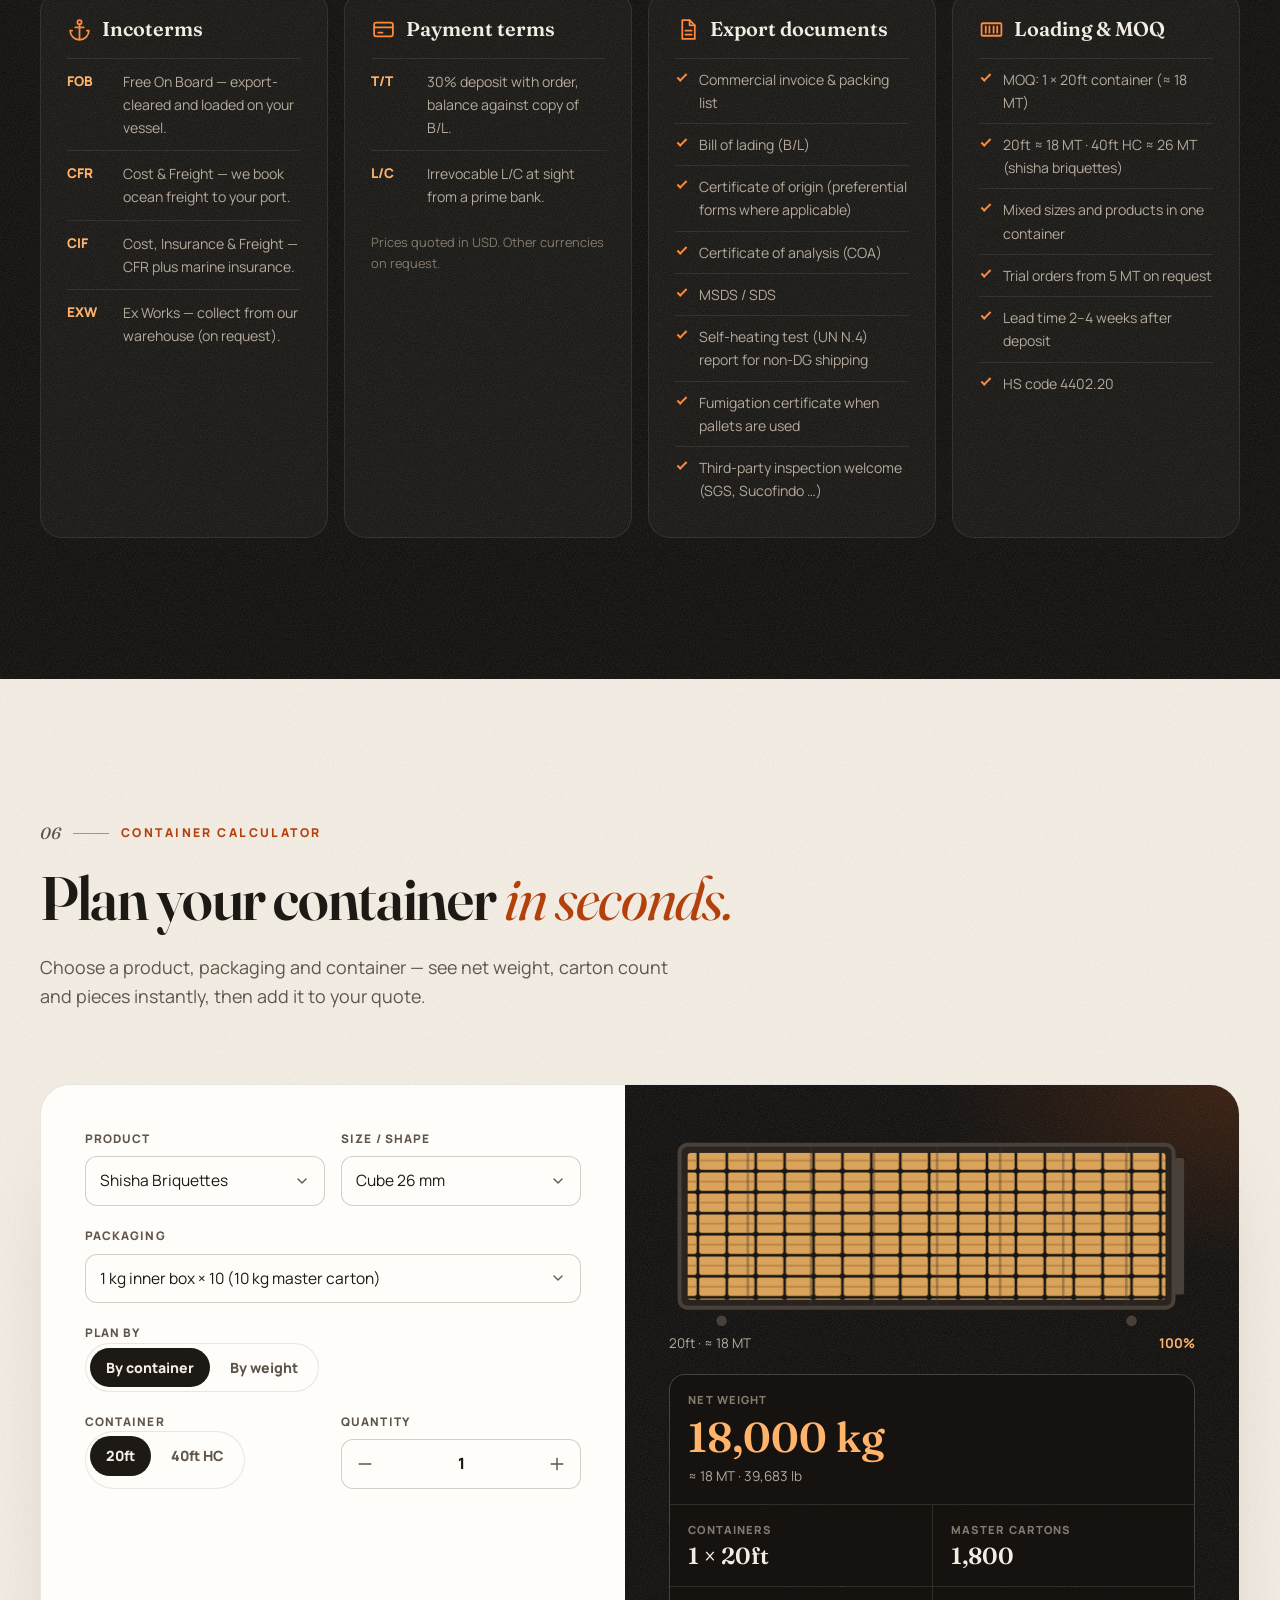
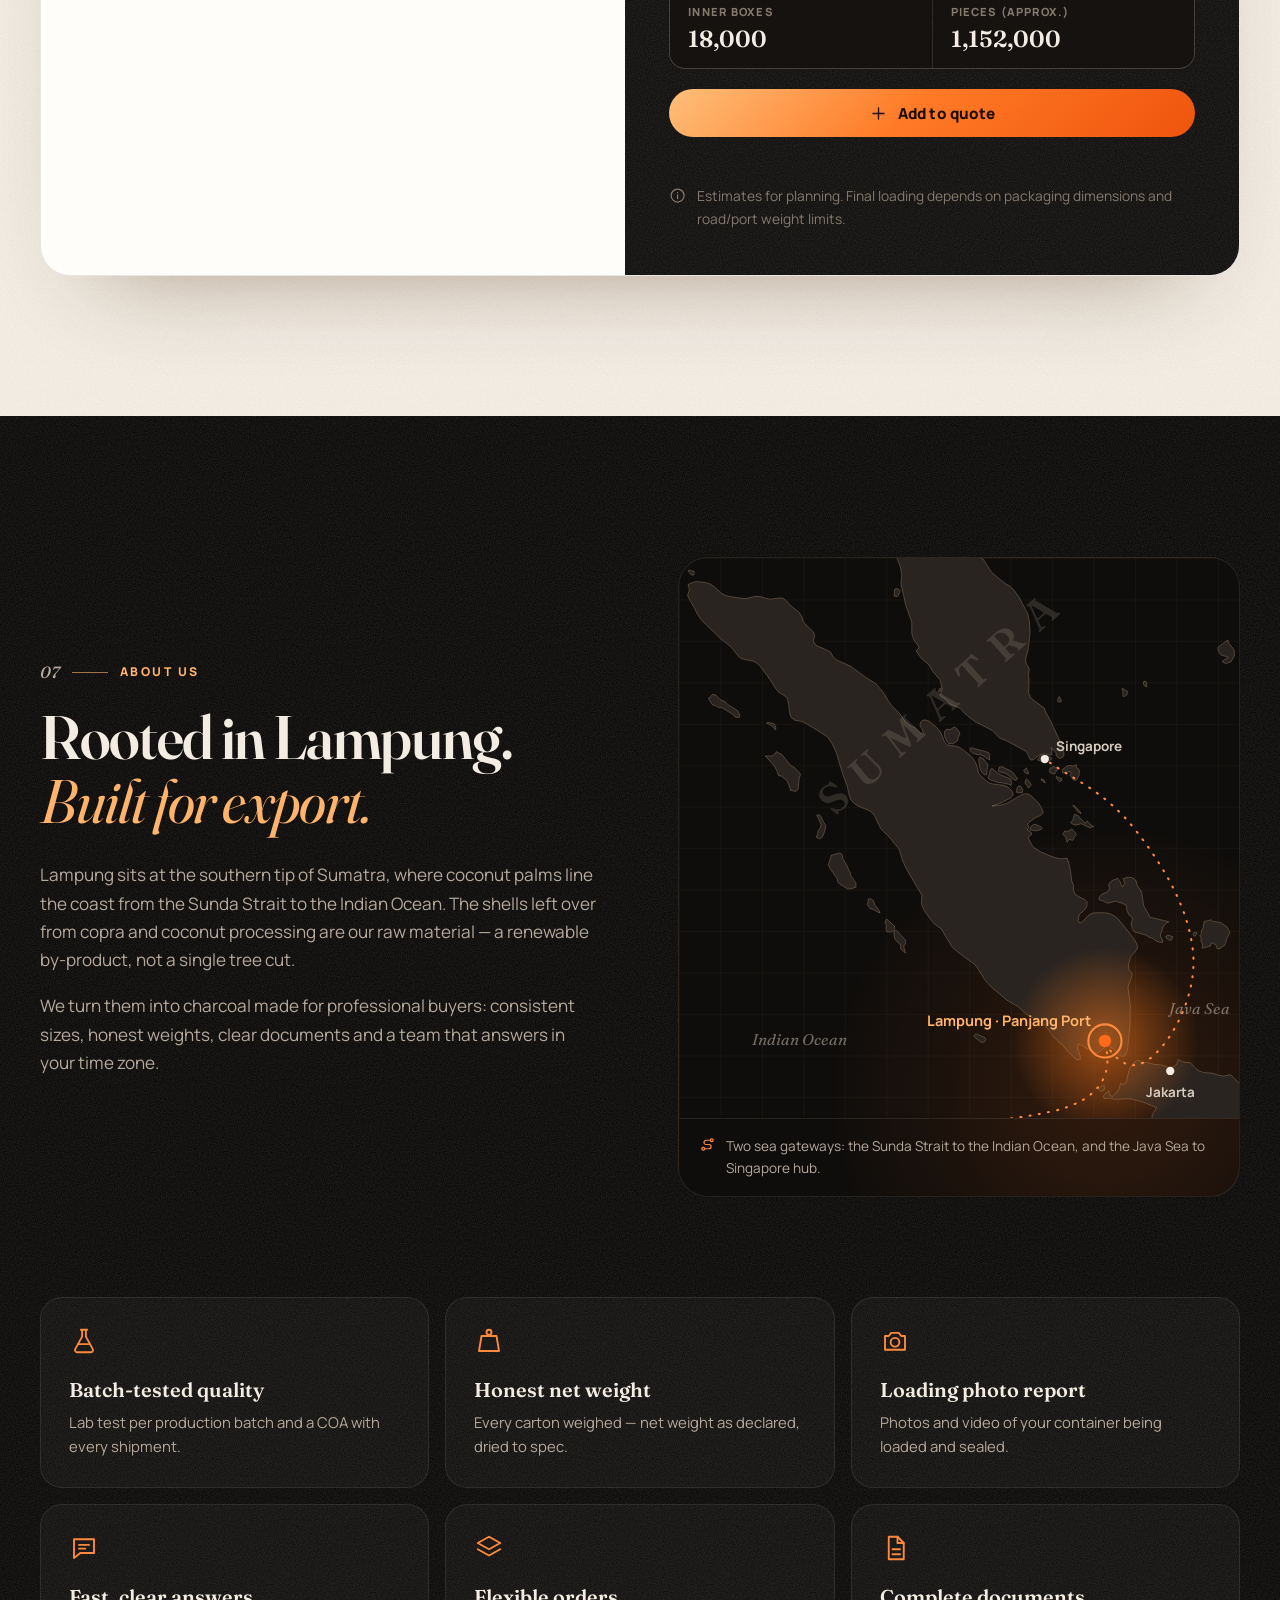
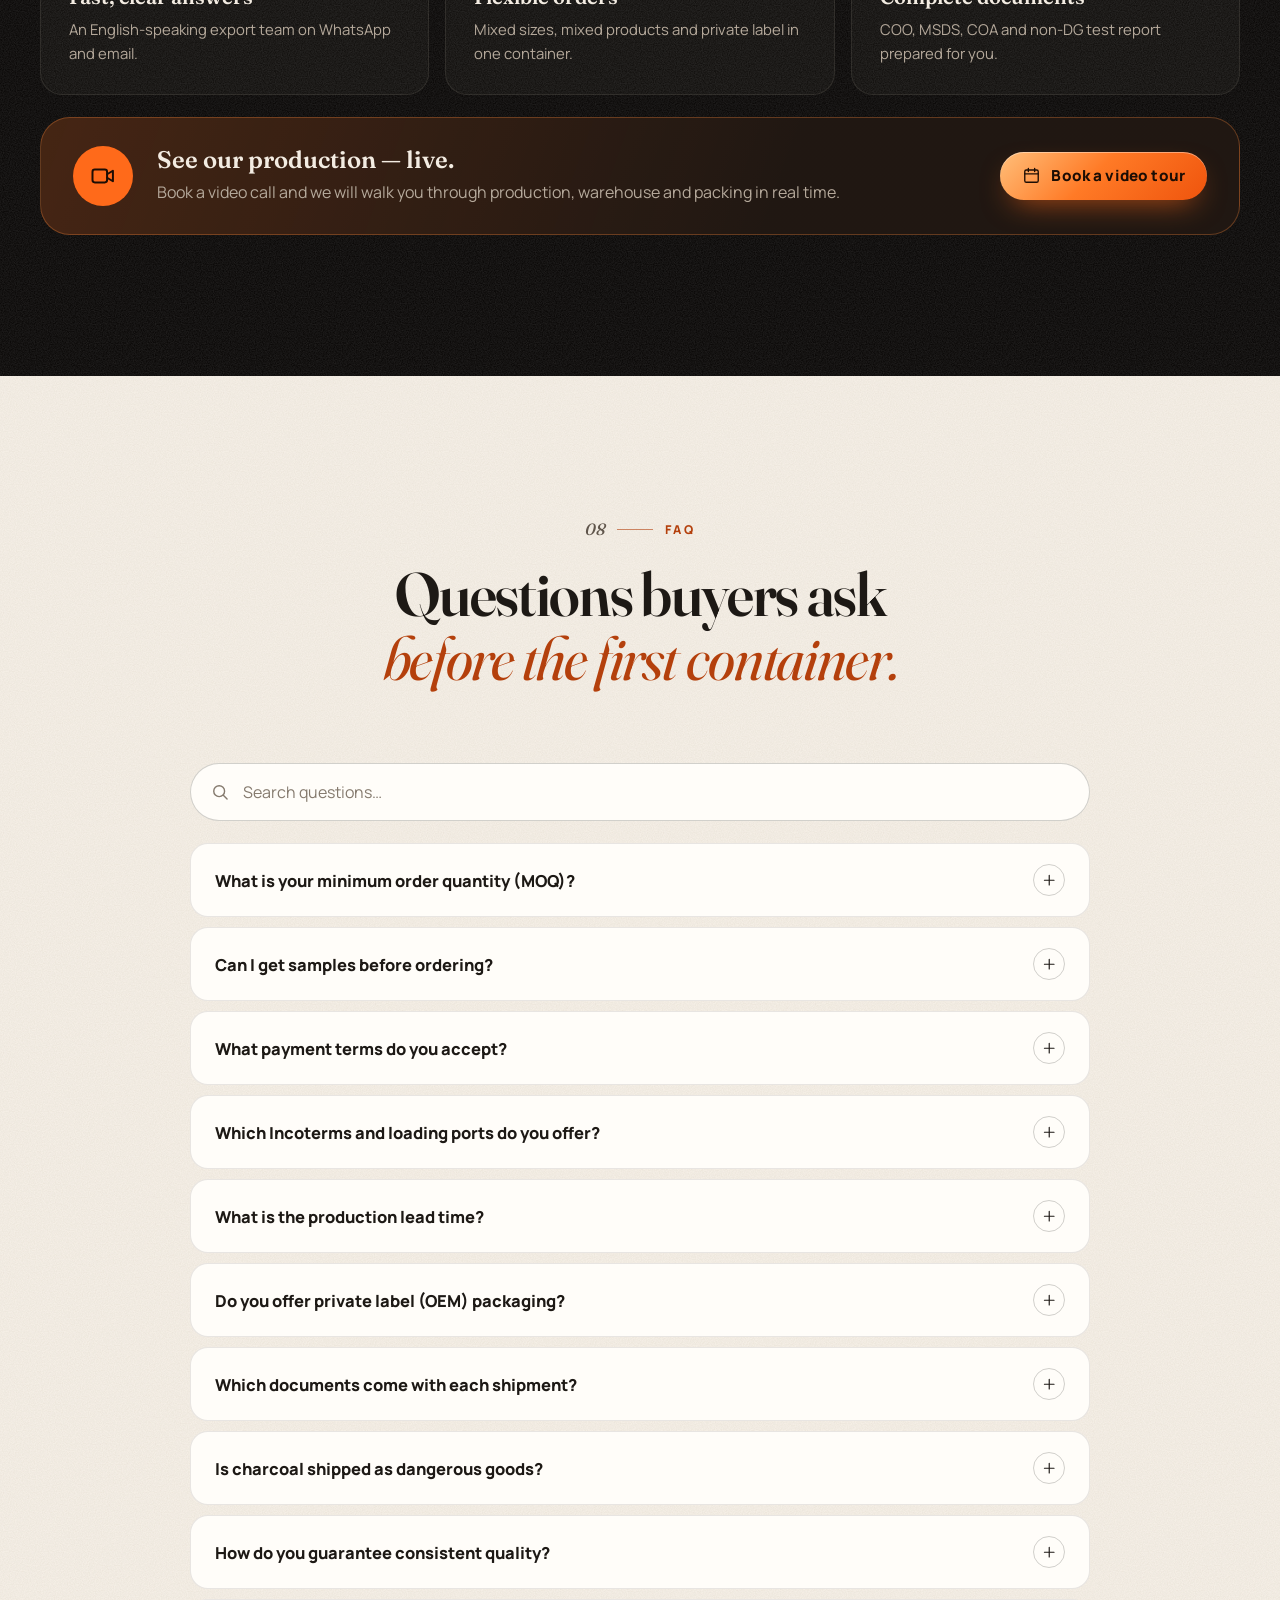
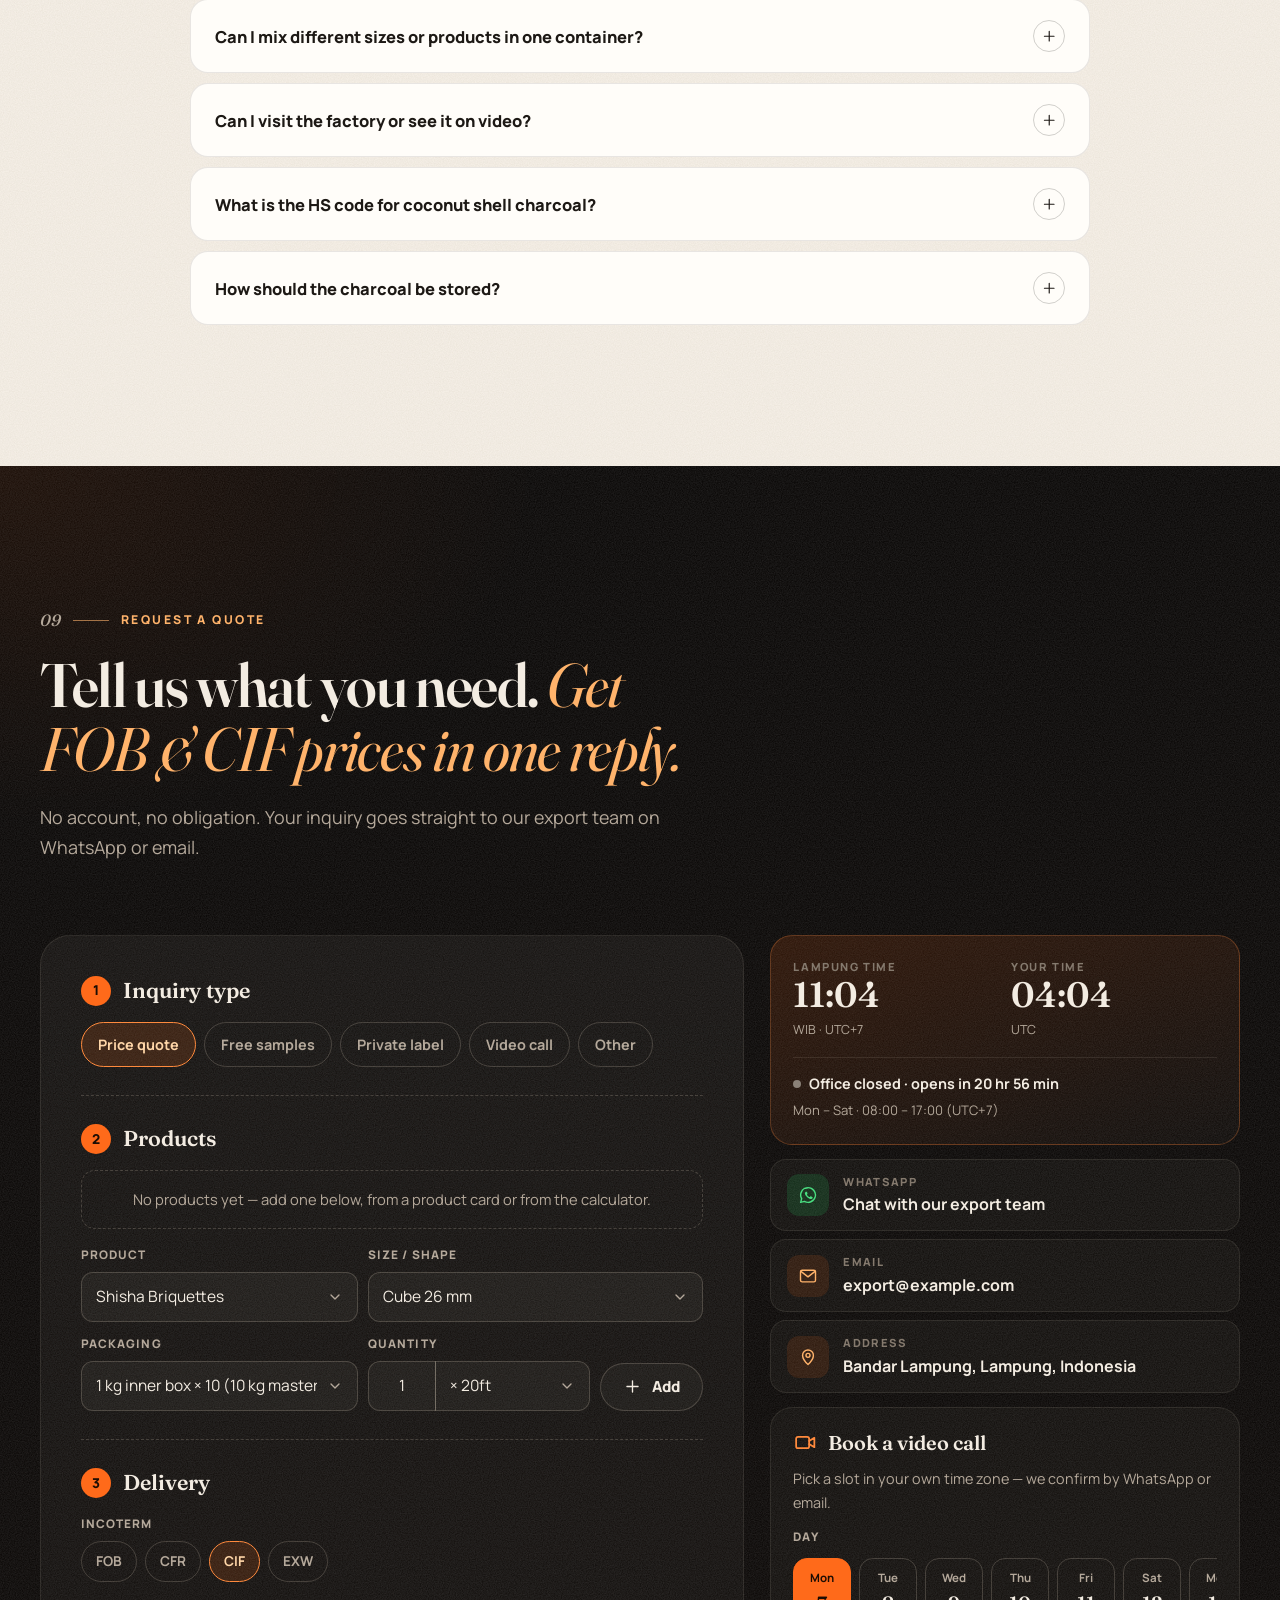
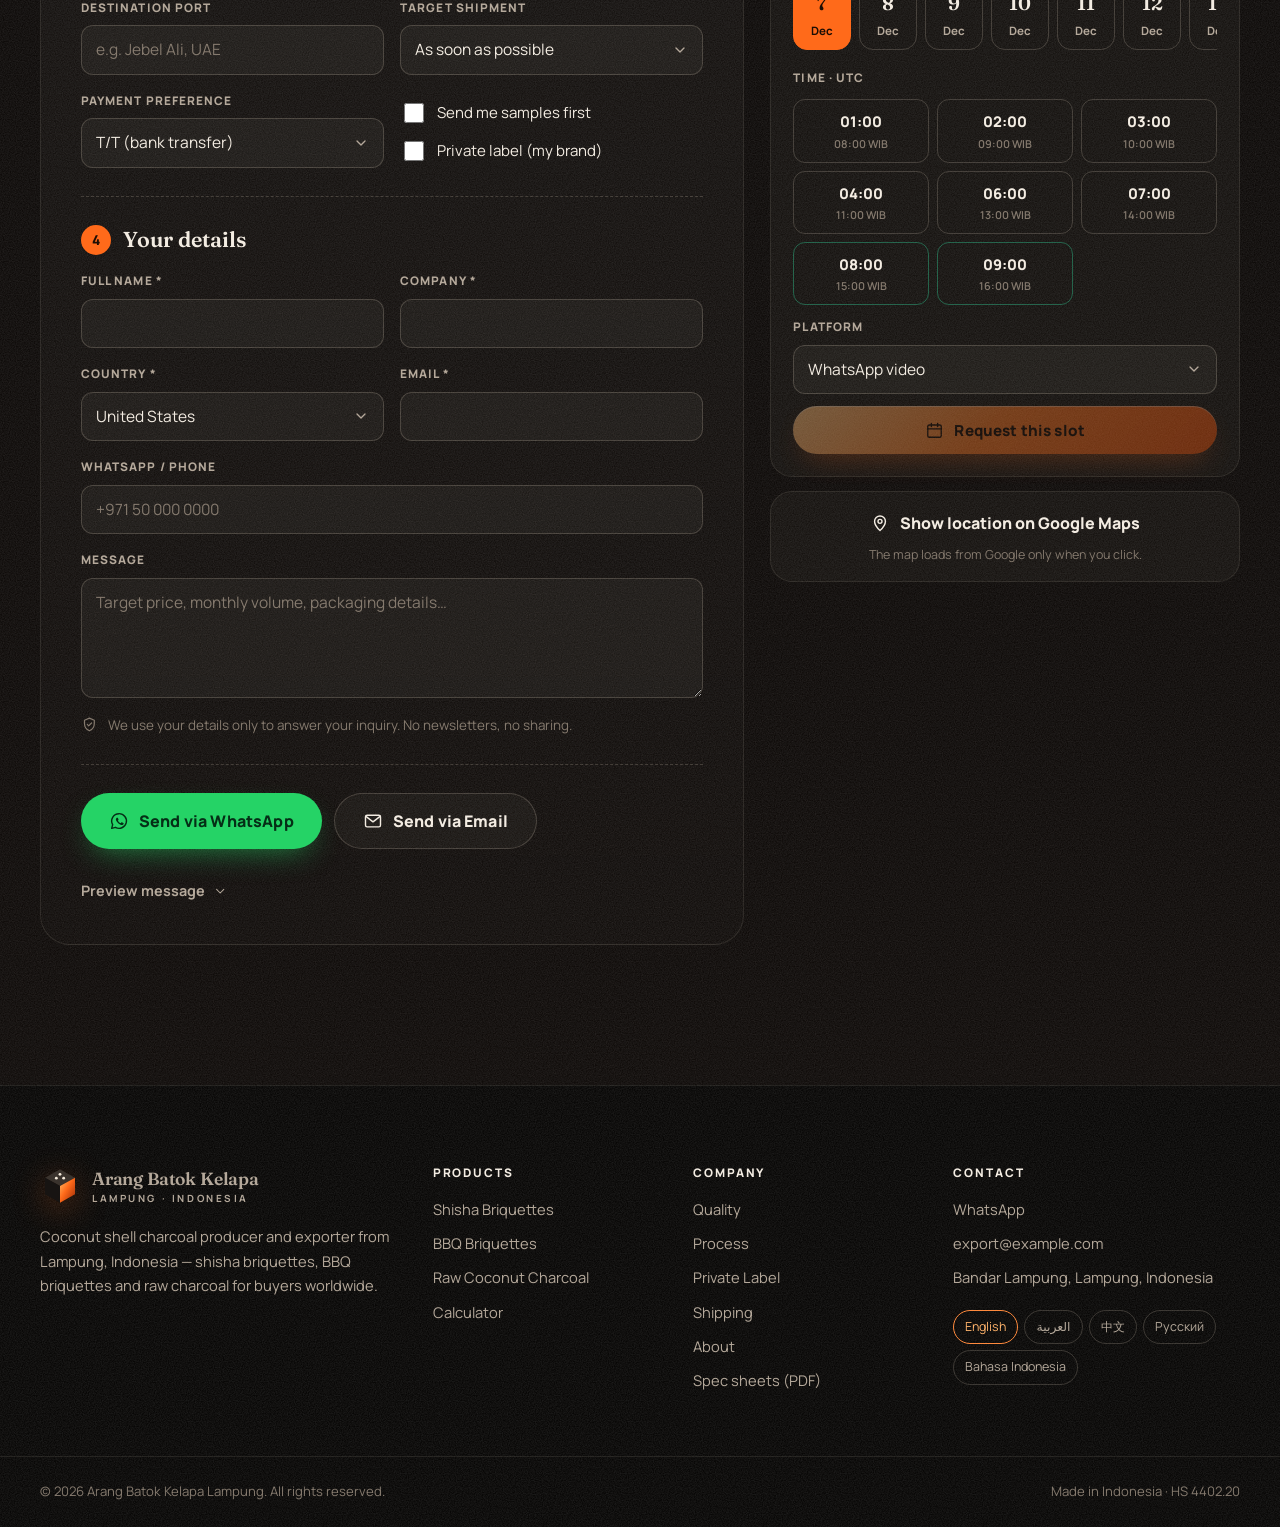
==== commit ecbacad2: "Pindah alamat resmi ke aranghitam.garudanexa.com (hosting cPanel) - canonical, og:url, og:image, sit" ====
--- a/index.html
+++ b/index.html
@@ -9,13 +9,13 @@
 <meta name="robots" content="noindex, nofollow">
 <meta name="theme-color" content="#0c0a09">
 <meta name="color-scheme" content="dark light">
-<link rel="canonical" href="https://muhammadfajribismillah12345-prog.github.io/aranghitam/">
+<link rel="canonical" href="https://aranghitam.garudanexa.com/">
 <meta property="og:type" content="website">
 <meta property="og:site_name" content="Arang Batok Kelapa Lampung">
 <meta property="og:title" content="Premium Coconut Shell Charcoal from Lampung, Indonesia">
 <meta property="og:description" content="Shisha &amp; BBQ briquettes and raw coconut charcoal. Low ash, long burn, export-packed. FOB · CFR · CIF worldwide.">
-<meta property="og:url" content="https://muhammadfajribismillah12345-prog.github.io/aranghitam/">
-<meta property="og:image" content="https://muhammadfajribismillah12345-prog.github.io/aranghitam/assets/img/og-image.jpg">
+<meta property="og:url" content="https://aranghitam.garudanexa.com/">
+<meta property="og:image" content="https://aranghitam.garudanexa.com/assets/img/og-image.jpg">
 <meta property="og:image:width" content="1200">
 <meta property="og:image:height" content="630">
 <meta name="twitter:card" content="summary_large_image">
